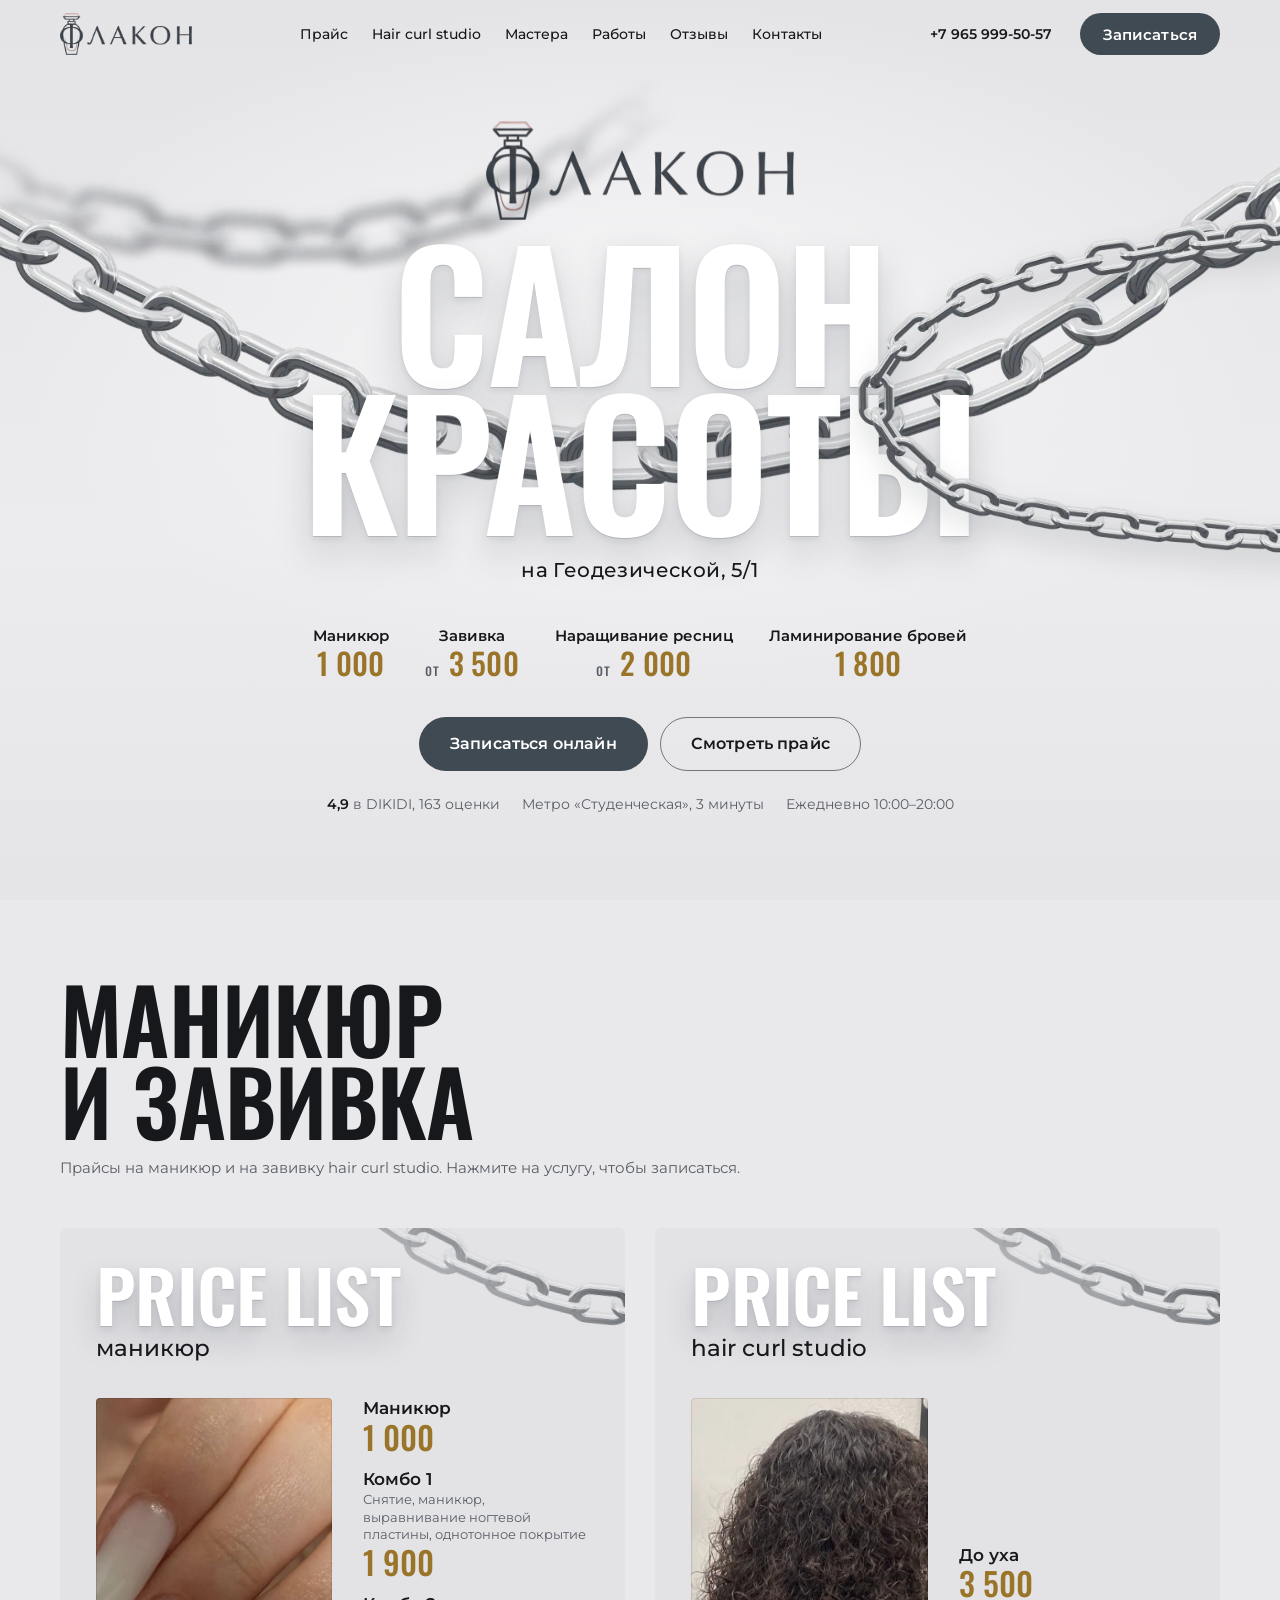
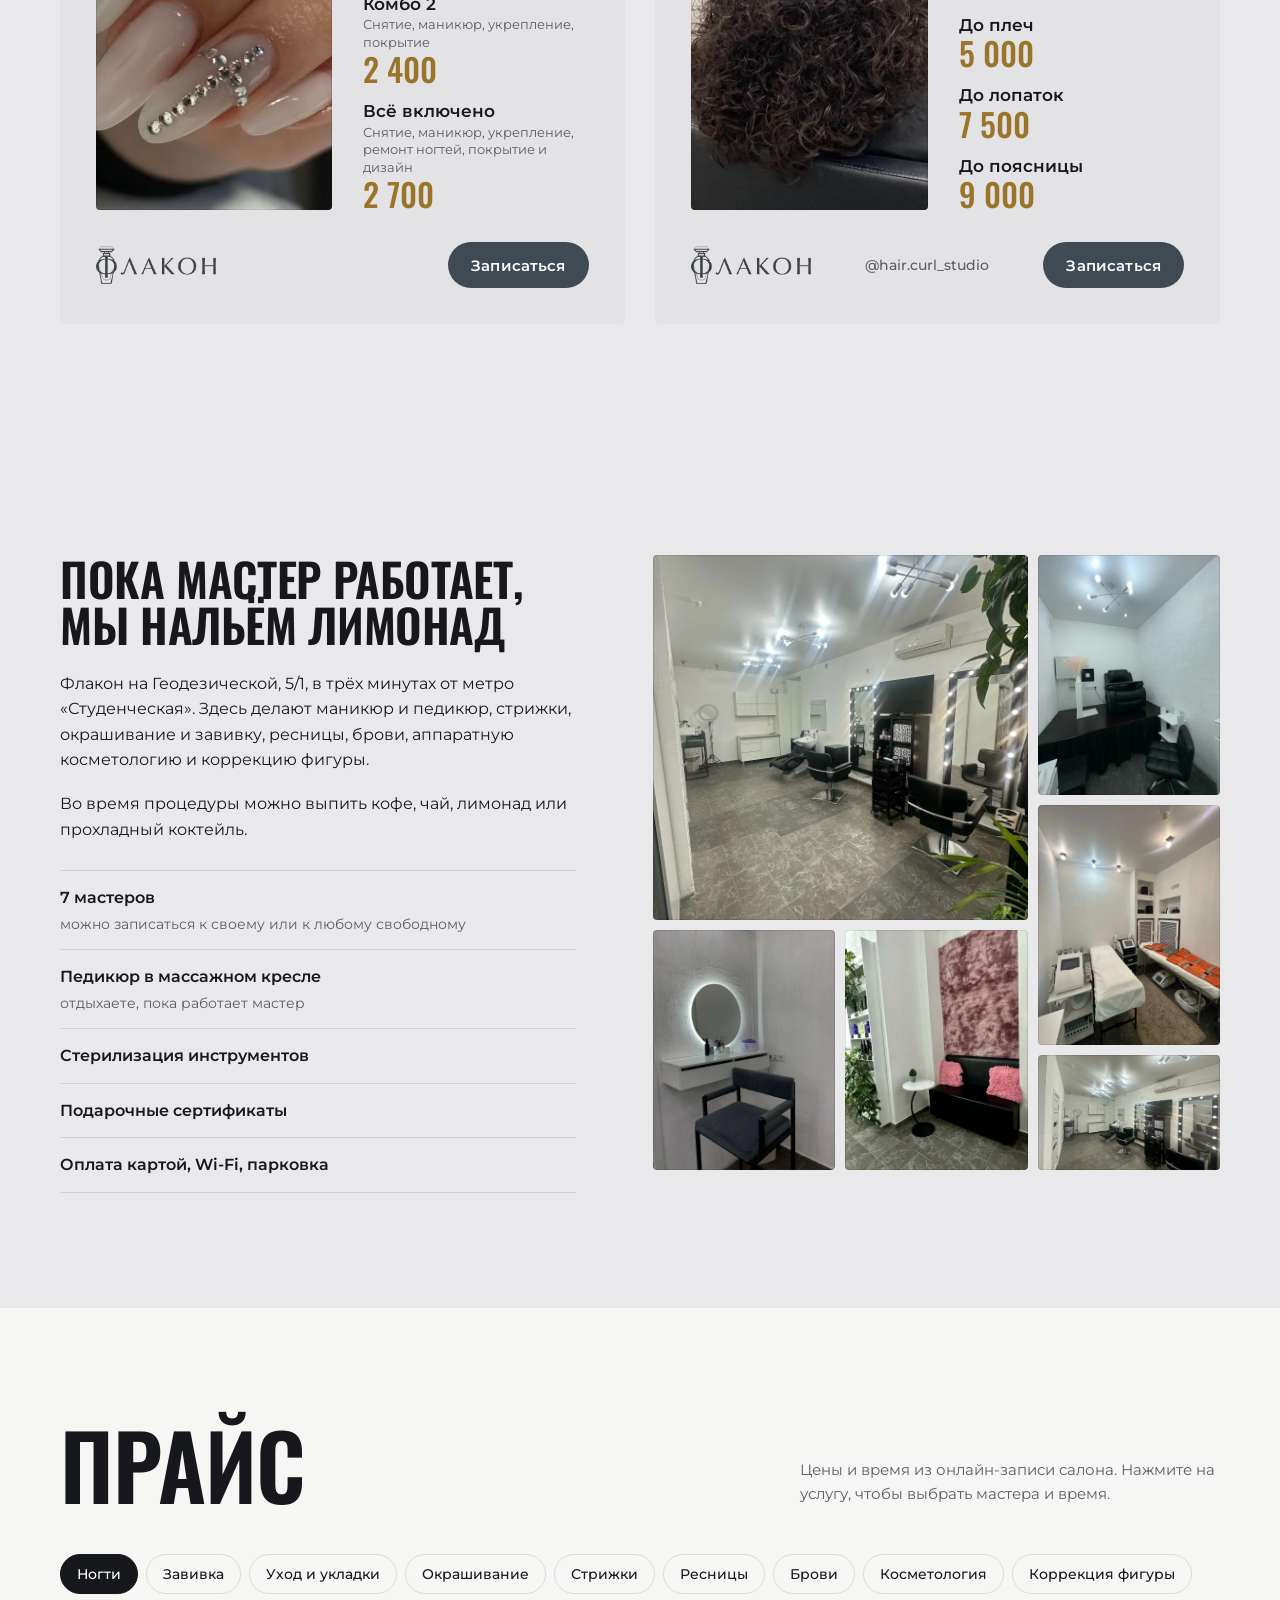
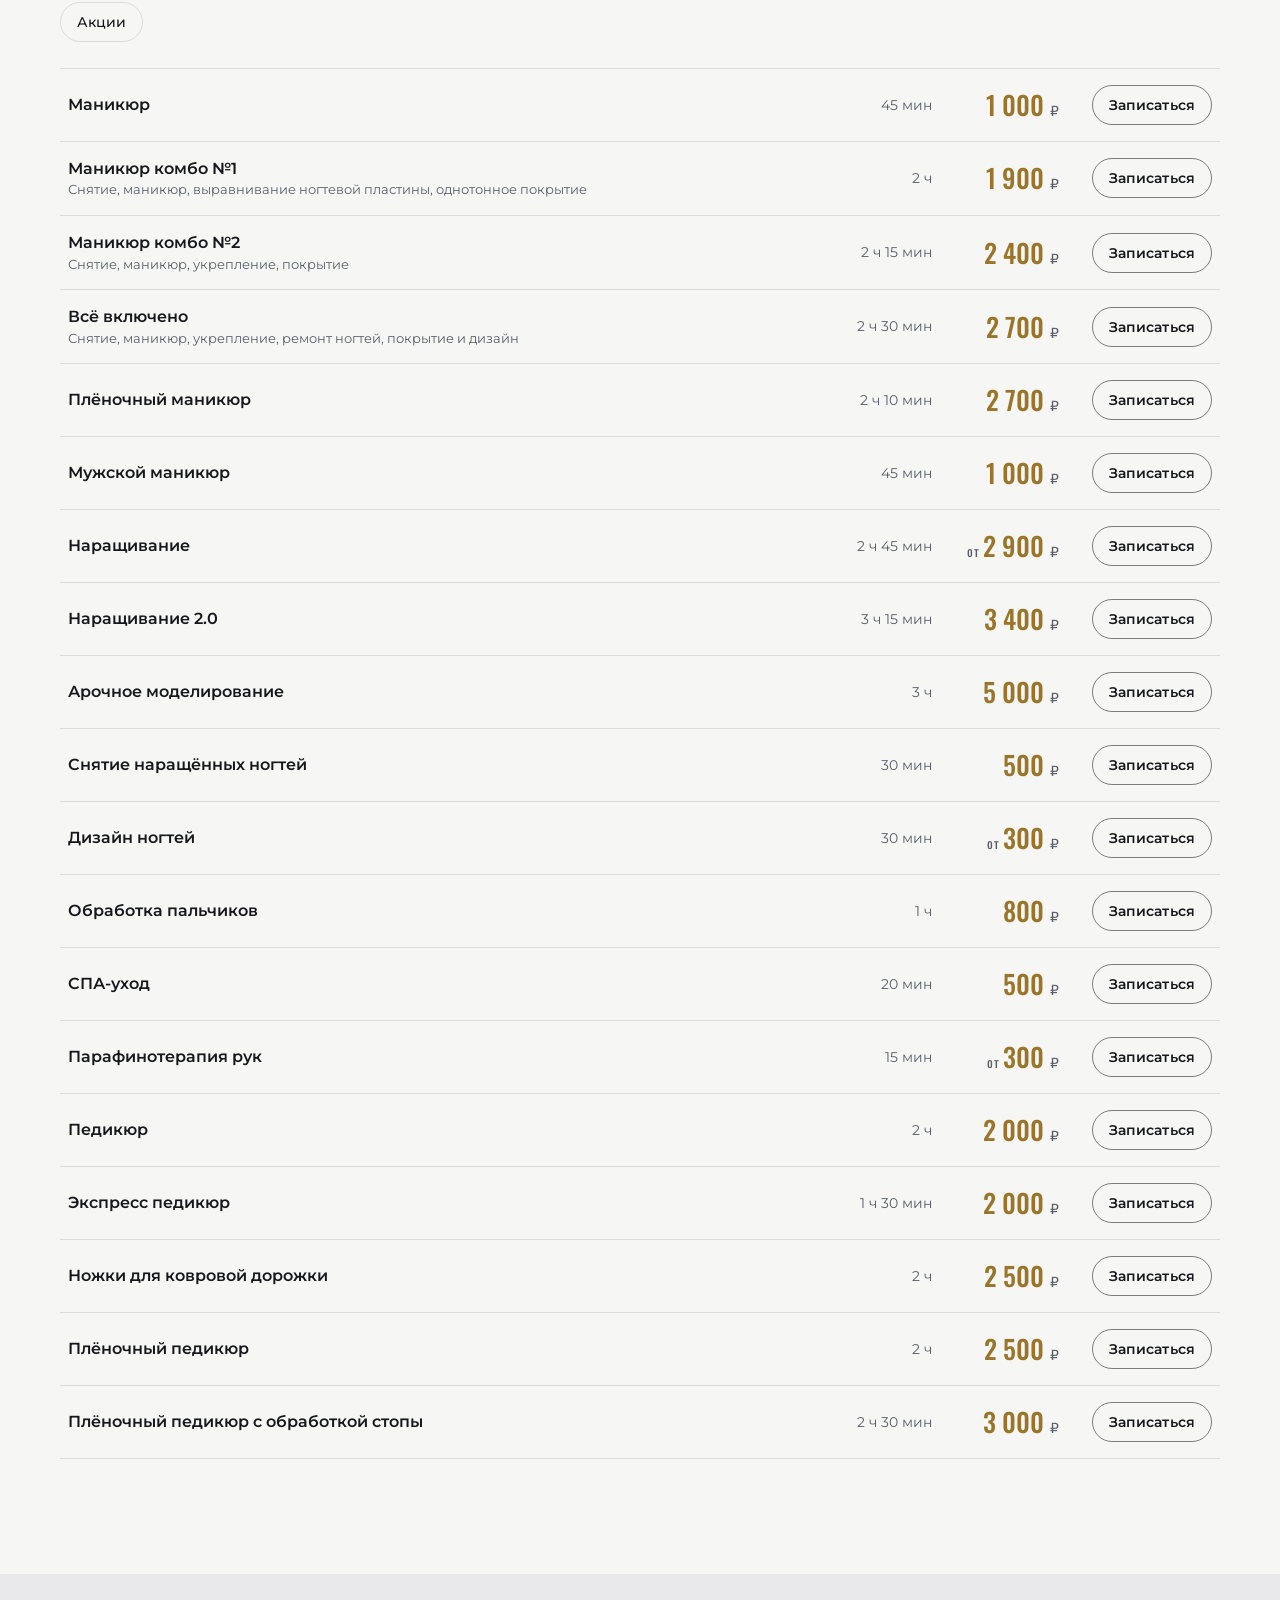
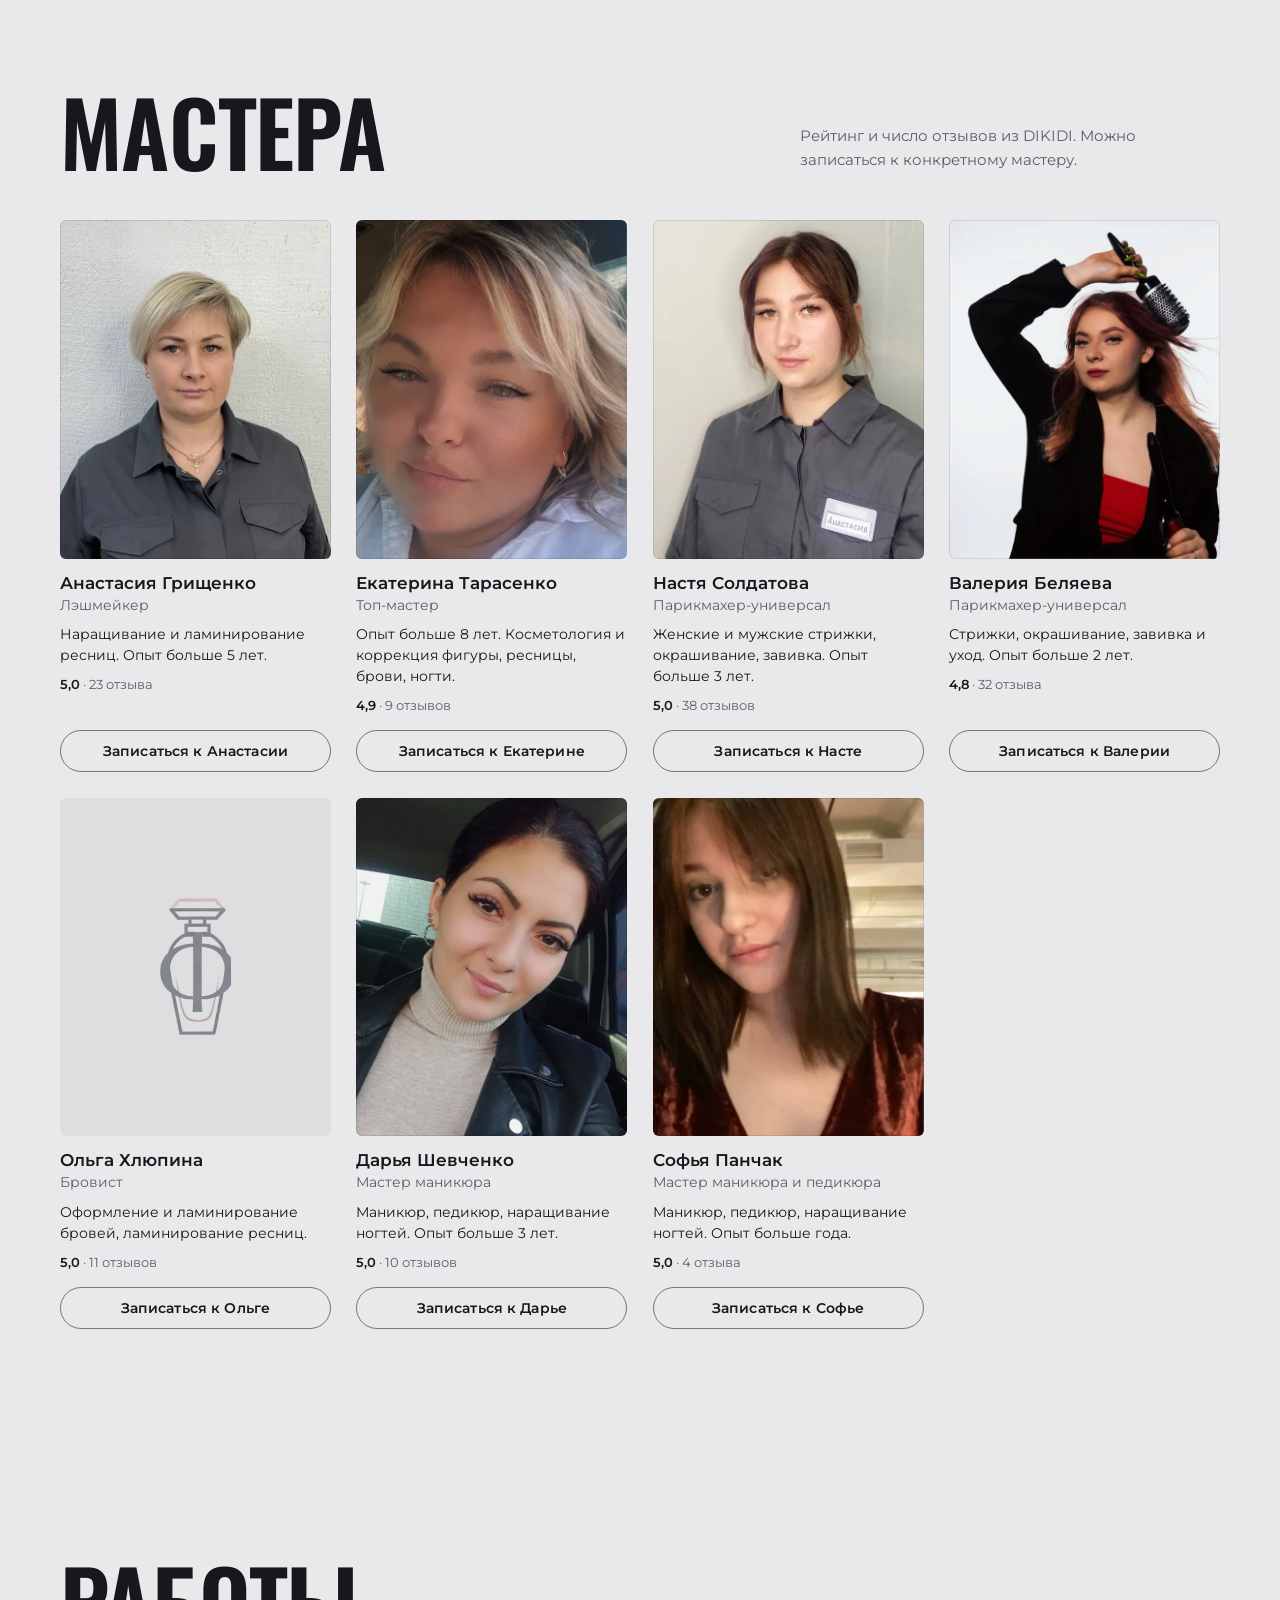
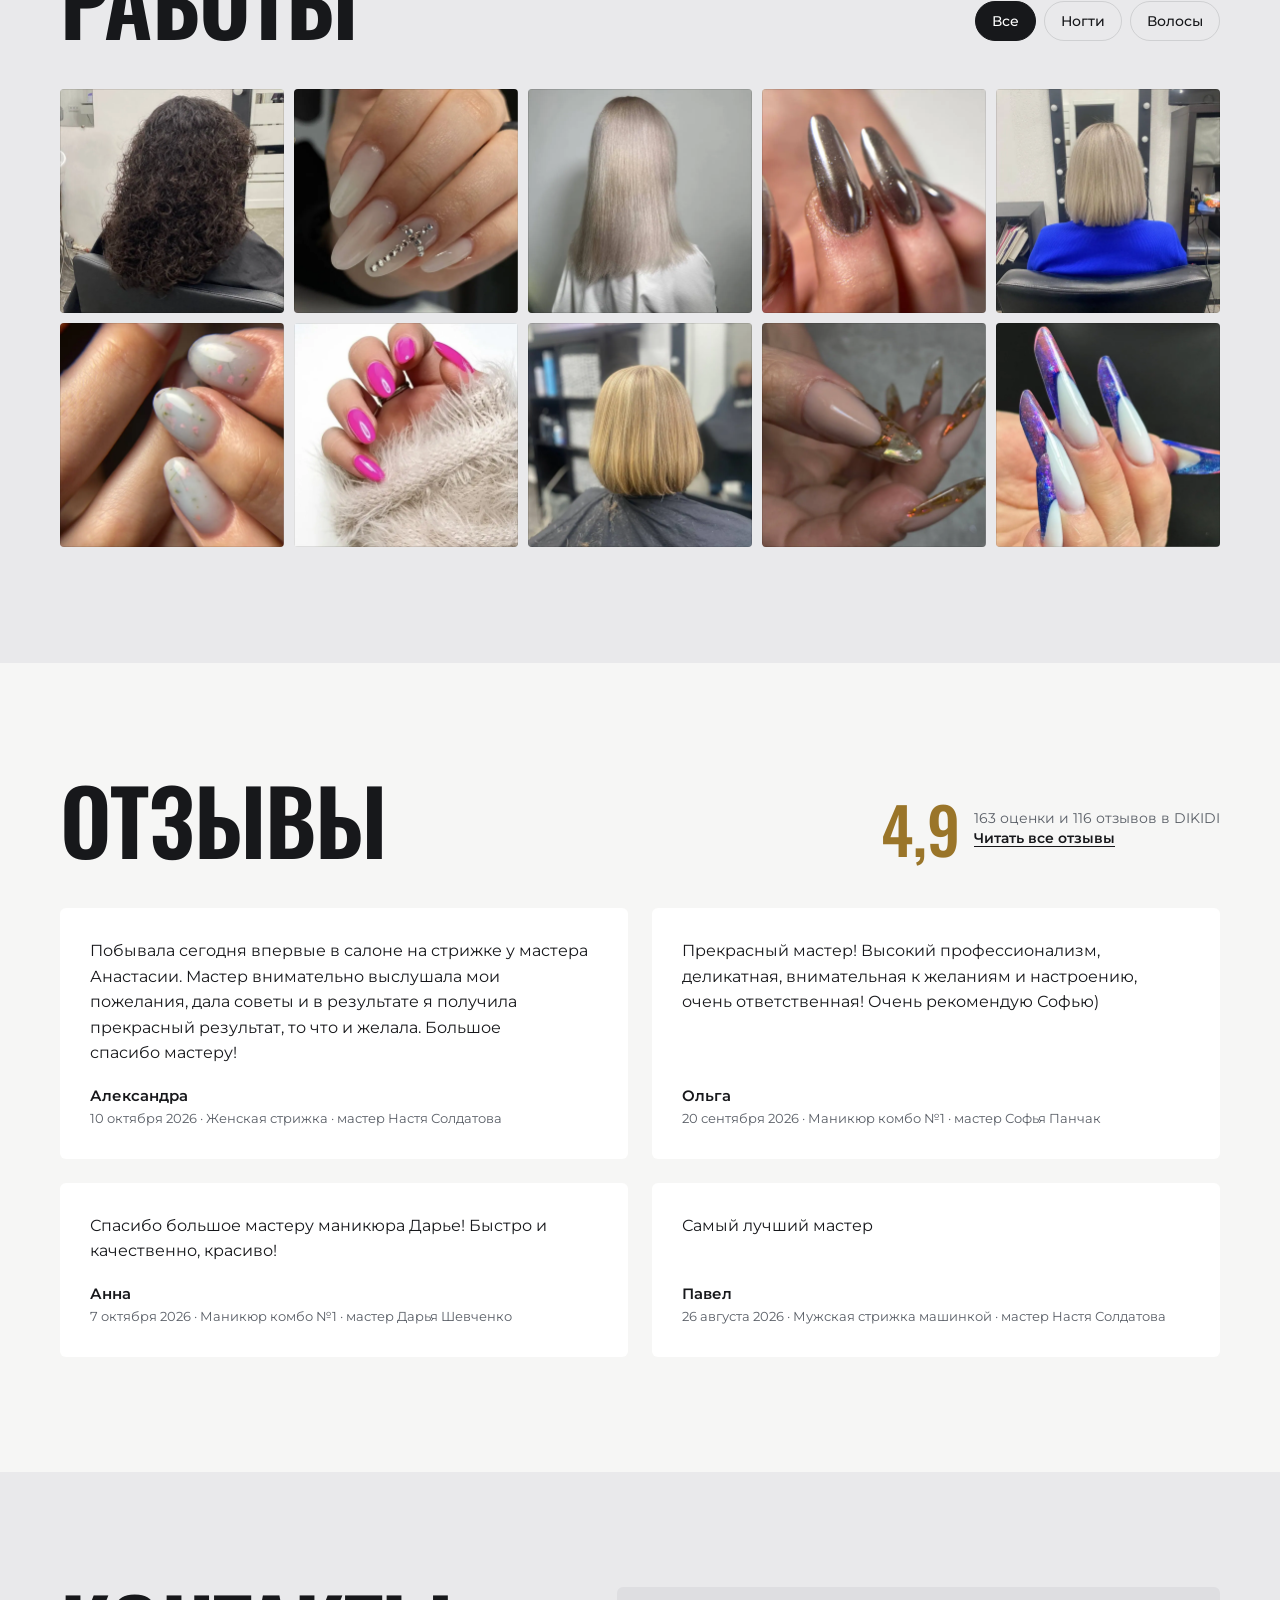
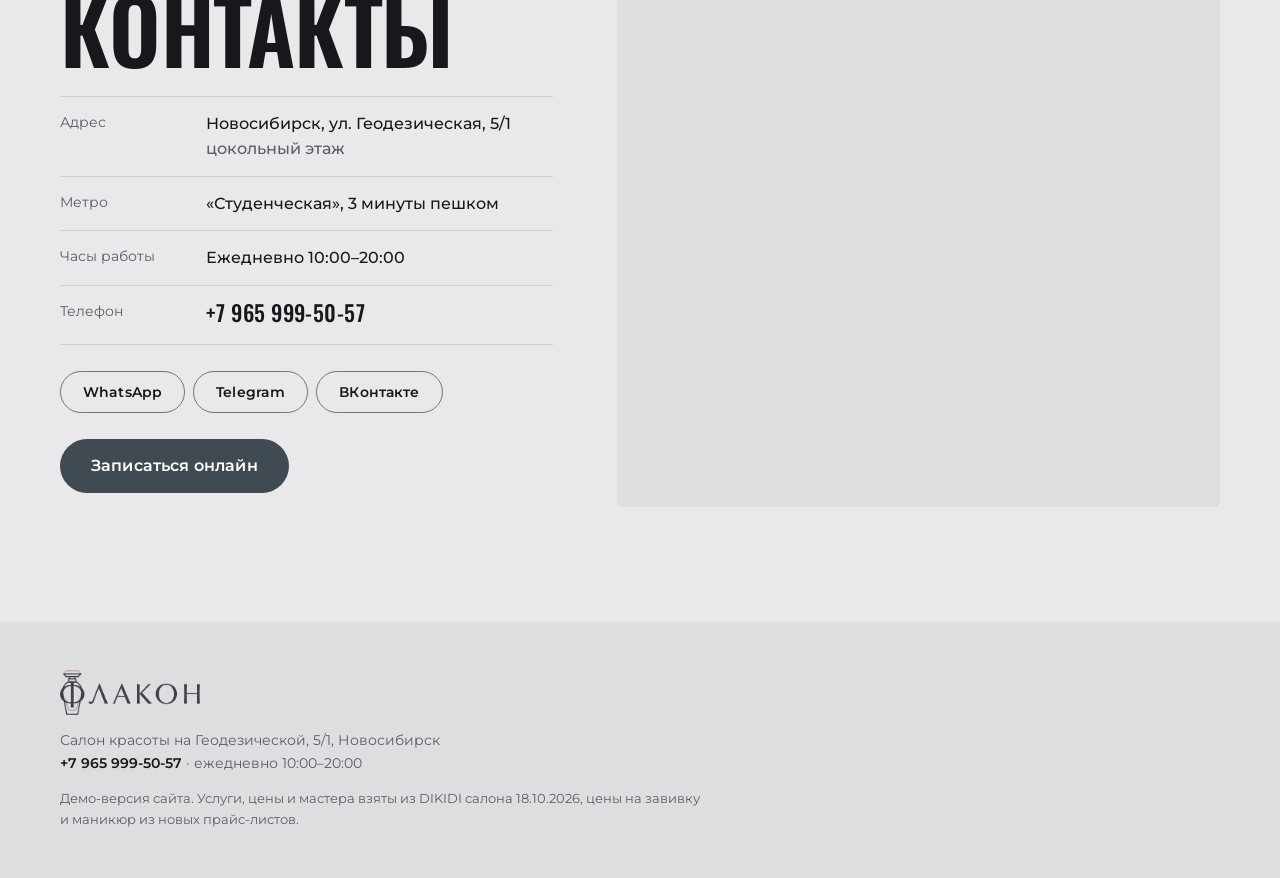
==== index.html @ 6db0a784 "Демо-сайт салона «Флакон» с онлайн-записью Прайс и мастера из DIKIDI, прайс-листы маникюра и hair cu" ====
<!doctype html>
<html lang="ru">
<head>
<meta charset="utf-8">
<meta name="viewport" content="width=device-width, initial-scale=1, viewport-fit=cover">
<title>Флакон · салон красоты на Геодезической, Новосибирск</title>
<meta name="description" content="Маникюр и педикюр, завивка, стрижки и окрашивание, ресницы, брови, косметология. Геодезическая, 5/1, метро «Студенческая». Онлайн-запись к мастеру.">
<!-- Демо-версия: убрать noindex перед запуском на домене -->
<meta name="robots" content="noindex, nofollow">
<meta name="theme-color" content="#E9E9EB">
<meta property="og:type" content="website">
<meta property="og:title" content="Флакон · салон красоты на Геодезической">
<meta property="og:description" content="Маникюр, завивка, стрижки и окрашивание, ресницы и брови. Онлайн-запись к мастеру.">
<meta property="og:image" content="assets/img/og.jpg">
<link rel="icon" href="assets/img/favicon.png" type="image/png">
<link rel="apple-touch-icon" href="assets/img/apple-touch-icon.png">
<link rel="preload" href="assets/fonts/oswald-cyrillic.woff2" as="font" type="font/woff2" crossorigin>
<link rel="preload" href="assets/fonts/montserrat-cyrillic.woff2" as="font" type="font/woff2" crossorigin>
<link rel="stylesheet" href="assets/css/style.css">
</head>
<body>
<a class="skip" href="#main">Перейти к содержанию</a>

<header class="top" data-top>
  <div class="top__in">
    <a class="top__logo" href="#main" aria-label="Флакон, наверх"><img src="assets/img/logo.webp" alt="" width="727" height="234"></a>
    <nav class="top__nav" aria-label="Разделы сайта">
      <a href="#price">Прайс</a>
      <a href="#curl">Hair curl studio</a>
      <a href="#masters">Мастера</a>
      <a href="#works">Работы</a>
      <a href="#reviews">Отзывы</a>
      <a href="#contacts">Контакты</a>
    </nav>
    <a class="top__phone" href="tel:+79659995057">+7 965 999-50-57</a>
    <button class="btn btn--dark top__book" type="button" data-book>Записаться</button>
    <button class="top__burger" type="button" aria-expanded="false" aria-controls="menu" data-burger>
      <span class="sr-only">Меню</span><i></i><i></i>
    </button>
  </div>
  <nav class="menu" id="menu" aria-label="Меню" data-menu hidden>
    <a href="#price">Прайс</a>
    <a href="#curl">Hair curl studio</a>
    <a href="#masters">Мастера</a>
    <a href="#works">Работы</a>
    <a href="#reviews">Отзывы</a>
    <a href="#contacts">Контакты</a>
    <a class="menu__phone" href="tel:+79659995057">+7 965 999-50-57</a>
  </nav>
</header>

<main id="main">

  <!-- Первый экран: слово в цепях, как на прайс-листах салона -->
  <section class="hero" aria-labelledby="hero-title">
    <img class="hero__haze" src="assets/img/chain-drape-blur.webp" alt="" width="900" height="900">
    <div class="hero__in">
      <h1 class="hero__title" id="hero-title">
        <img class="hero__logo" src="assets/img/logo.webp" alt="Флакон" width="727" height="234">
        <span class="hero__stage">
          <img class="hero__chain hero__chain--back" src="assets/img/chain-back.webp" alt="" width="2400" height="900">
          <span class="hero__big">Салон <span class="hero__br"></span>красоты</span>
          <img class="hero__chain hero__chain--front" src="assets/img/chain-front.webp" alt="" width="1800" height="1100">
        </span>
        <span class="hero__where">на Геодезической, 5/1</span>
      </h1>

      <ul class="hero__prices" aria-label="Цены">
        <li><span>Маникюр</span><b>1 000</b></li>
        <li><span>Завивка</span><b><small>от</small> 3 500</b></li>
        <li><span>Наращивание ресниц</span><b><small>от</small> 2 000</b></li>
        <li><span>Ламинирование бровей</span><b>1 800</b></li>
      </ul>

      <div class="hero__cta">
        <button class="btn btn--dark btn--lg" type="button" data-book>Записаться онлайн</button>
        <a class="btn btn--line btn--lg" href="#price">Смотреть прайс</a>
      </div>

      <p class="hero__meta">
        <span><b>4,9</b> в DIKIDI, 163 оценки</span>
        <span>Метро «Студенческая», 3 минуты</span>
        <span>Ежедневно 10:00–20:00</span>
      </p>
    </div>
  </section>

  <!-- Фирменные прайс-листы: те же, что салон публикует в соцсетях -->
  <section class="sec sec--posters" id="curl" aria-labelledby="posters-title">
    <div class="wrap">
      <div class="sec__head">
        <h2 class="h2" id="posters-title">Маникюр и завивка</h2>
        <p class="sec__lead">Прайсы на маникюр и на завивку hair curl studio. Нажмите на услугу, чтобы записаться.</p>
      </div>
      <div class="posters" data-posters></div>
    </div>
  </section>

  <section class="sec sec--about" id="about" aria-labelledby="about-title">
    <div class="wrap about">
      <div class="about__text">
        <h2 class="h2" id="about-title">Пока мастер работает, мы&nbsp;нальём лимонад</h2>
        <p>Флакон на Геодезической, 5/1, в трёх минутах от метро «Студенческая». Здесь делают маникюр и педикюр, стрижки, окрашивание и завивку, ресницы, брови, аппаратную косметологию и коррекцию фигуры.</p>
        <p>Во время процедуры можно выпить кофе, чай, лимонад или прохладный коктейль.</p>
        <ul class="facts">
          <li><b>7 мастеров</b><span>можно записаться к своему или к любому свободному</span></li>
          <li><b>Педикюр в массажном кресле</b><span>отдыхаете, пока работает мастер</span></li>
          <li><b>Стерилизация инструментов</b></li>
          <li><b>Подарочные сертификаты</b></li>
          <li><b>Оплата картой, Wi-Fi, парковка</b></li>
        </ul>
      </div>
      <div class="about__gallery" data-interior aria-label="Фото салона"></div>
    </div>
  </section>

  <section class="sec sec--price" id="price" aria-labelledby="price-title">
    <div class="wrap">
      <div class="sec__head sec__head--row">
        <h2 class="h2" id="price-title">Прайс</h2>
        <p class="sec__lead">Цены и время из онлайн-записи салона. Нажмите на услугу, чтобы выбрать мастера и время.</p>
      </div>
      <div class="chips" role="group" aria-label="Разделы прайса" data-price-tabs></div>
      <ul class="price" data-price-list></ul>
    </div>
  </section>

  <section class="sec sec--masters" id="masters" aria-labelledby="masters-title">
    <div class="wrap">
      <div class="sec__head sec__head--row">
        <h2 class="h2" id="masters-title">Мастера</h2>
        <p class="sec__lead">Рейтинг и число отзывов из DIKIDI. Можно записаться к конкретному мастеру.</p>
      </div>
      <div class="masters" data-masters></div>
    </div>
  </section>

  <section class="sec sec--works" id="works" aria-labelledby="works-title">
    <div class="wrap">
      <div class="sec__head sec__head--row">
        <h2 class="h2" id="works-title">Работы</h2>
        <div class="chips" role="group" aria-label="Фильтр работ" data-works-tabs>
          <button class="chip" type="button" aria-pressed="true" data-filter="all">Все</button>
          <button class="chip" type="button" aria-pressed="false" data-filter="nails">Ногти</button>
          <button class="chip" type="button" aria-pressed="false" data-filter="hair">Волосы</button>
        </div>
      </div>
      <ul class="works" data-works></ul>
    </div>
  </section>

  <section class="sec sec--reviews" id="reviews" aria-labelledby="reviews-title">
    <div class="wrap">
      <div class="sec__head sec__head--row">
        <h2 class="h2" id="reviews-title">Отзывы</h2>
        <div class="score">
          <b class="score__num">4,9</b>
          <span class="score__txt">163 оценки и 116 отзывов в DIKIDI<br><a href="https://dikidi.net/ru/profile/flakon_na_geodezicheskoj_361731/reviews" target="_blank" rel="noopener">Читать все отзывы</a></span>
        </div>
      </div>
      <ul class="reviews" data-reviews></ul>
    </div>
  </section>

  <section class="sec sec--contacts" id="contacts" aria-labelledby="contacts-title">
    <div class="wrap contacts">
      <div class="contacts__info">
        <h2 class="h2" id="contacts-title">Контакты</h2>
        <dl class="contacts__list">
          <div><dt>Адрес</dt><dd>Новосибирск, ул. Геодезическая, 5/1<br><span class="muted">цокольный этаж</span></dd></div>
          <div><dt>Метро</dt><dd>«Студенческая», 3 минуты пешком</dd></div>
          <div><dt>Часы работы</dt><dd>Ежедневно 10:00–20:00</dd></div>
          <div><dt>Телефон</dt><dd><a class="contacts__phone" href="tel:+79659995057">+7 965 999-50-57</a></dd></div>
        </dl>
        <div class="contacts__msg">
          <a class="btn btn--line" href="https://wa.me/79659995057" target="_blank" rel="noopener">WhatsApp</a>
          <a class="btn btn--line" href="https://t.me/+79659995057" target="_blank" rel="noopener">Telegram</a>
          <a class="btn btn--line" href="https://vk.com/flacon51" target="_blank" rel="noopener">ВКонтакте</a>
        </div>
        <button class="btn btn--dark btn--lg" type="button" data-book>Записаться онлайн</button>
      </div>
      <div class="contacts__map">
        <iframe title="Флакон на карте" loading="lazy" src="https://yandex.ru/map-widget/v1/?ll=82.905207%2C54.990501&amp;z=16&amp;pt=82.905207%2C54.990501%2Cpm2dgm" allowfullscreen></iframe>
      </div>
    </div>
  </section>
</main>

<footer class="foot">
  <div class="wrap foot__in">
    <img class="foot__logo" src="assets/img/logo.webp" alt="Флакон" width="727" height="234" loading="lazy">
    <p>Салон красоты на Геодезической, 5/1, Новосибирск<br><a href="tel:+79659995057">+7 965 999-50-57</a> · ежедневно 10:00–20:00</p>
    <p class="foot__demo">Демо-версия сайта. Услуги, цены и мастера взяты из DIKIDI салона 18.10.2026, цены на завивку и маникюр из новых прайс-листов.</p>
  </div>
</footer>

<!-- Кнопка записи внизу экрана на телефоне -->
<div class="dock" data-dock>
  <a class="btn btn--line" href="tel:+79659995057">Позвонить</a>
  <button class="btn btn--dark" type="button" data-book>Записаться</button>
</div>

<!-- Онлайн-запись -->
<dialog class="book" data-book-dialog aria-labelledby="book-title">
  <div class="book__panel" tabindex="-1" autofocus>
    <div class="book__bar">
      <button class="icon-btn" type="button" data-book-back aria-label="Назад">
        <svg viewBox="0 0 24 24" width="22" height="22" aria-hidden="true"><path d="M15 5l-7 7 7 7" fill="none" stroke="currentColor" stroke-width="1.8" stroke-linecap="round" stroke-linejoin="round"/></svg>
      </button>
      <div class="book__titles">
        <p class="book__step" data-book-step></p>
        <h2 class="book__title" id="book-title" data-book-title tabindex="-1">Запись</h2>
      </div>
      <button class="icon-btn" type="button" data-book-close aria-label="Закрыть">
        <svg viewBox="0 0 24 24" width="22" height="22" aria-hidden="true"><path d="M6 6l12 12M18 6L6 18" fill="none" stroke="currentColor" stroke-width="1.8" stroke-linecap="round"/></svg>
      </button>
    </div>
    <div class="book__summary" data-book-summary></div>
    <div class="book__body" data-book-body></div>
  </div>
</dialog>

<!-- Просмотр работы -->
<dialog class="lightbox" data-lightbox aria-label="Работа мастера">
  <figure class="lightbox__fig" tabindex="-1" autofocus>
    <img data-lightbox-img alt="">
    <figcaption>
      <span data-lightbox-cap></span>
      <button class="btn btn--dark" type="button" data-lightbox-book>Хочу так же</button>
    </figcaption>
  </figure>
  <button class="icon-btn lightbox__close" type="button" data-lightbox-close aria-label="Закрыть">
    <svg viewBox="0 0 24 24" width="22" height="22" aria-hidden="true"><path d="M6 6l12 12M18 6L6 18" fill="none" stroke="currentColor" stroke-width="1.8" stroke-linecap="round"/></svg>
  </button>
</dialog>

<script src="assets/js/data.js"></script>
<script src="assets/js/app.js"></script>
</body>
</html>
---- assets/css/style.css ----
/* Флакон: сайт салона. Цвета и шрифты из бренд-бука (прайс-листы с хромовыми цепями). */

@font-face{font-family:'Oswald';font-style:normal;font-weight:300 700;font-display:swap;src:url("../fonts/oswald-cyrillic.woff2") format("woff2");unicode-range:U+0301,U+0400-045F,U+0490-0491,U+04B0-04B1,U+2116}
@font-face{font-family:'Oswald';font-style:normal;font-weight:300 700;font-display:swap;src:url("../fonts/oswald-latin.woff2") format("woff2");unicode-range:U+0000-00FF,U+2009,U+2011,U+2013-2014,U+2018-2019,U+201C-201D,U+2026,U+202F,U+20BD,U+2190,U+2192,U+2605,U+2713}
@font-face{font-family:'Montserrat';font-style:normal;font-weight:400 600;font-display:swap;src:url("../fonts/montserrat-cyrillic.woff2") format("woff2");unicode-range:U+0301,U+0400-045F,U+0490-0491,U+04B0-04B1,U+2116}
@font-face{font-family:'Montserrat';font-style:normal;font-weight:400 600;font-display:swap;src:url("../fonts/montserrat-latin.woff2") format("woff2");unicode-range:U+0000-00FF,U+2009,U+2011,U+2013-2014,U+2018-2019,U+201C-201D,U+2026,U+202F,U+20BD,U+2190,U+2192,U+2605,U+2713}

:root {
  color-scheme: light;
  /* серебристый фон прайс-листов */
  --mist: #E9E9EB;
  --mist-2: #DEDEE1;
  --paper: #F6F6F5;
  --white: #FFFFFF;
  --ink: #17181B;
  /* цвет логотипа */
  --slate: #404A52;
  --slate-2: #2E363D;
  --muted: #595E66;
  --line: rgba(23, 24, 27, .12);
  /* золото цен; светлое только для крупных цифр на фото */
  --gold: #9A7529;
  --gold-hi: #B8913A;

  --display: 'Oswald', 'Arial Narrow', 'Roboto Condensed', sans-serif;
  --text: 'Montserrat', system-ui, -apple-system, 'Segoe UI', sans-serif;

  --wrap: 1240px;
  --pad: clamp(16px, 4vw, 40px);
  --r: 6px;
  --ease-out: cubic-bezier(.23, 1, .32, 1);
  --ease-sheet: cubic-bezier(.32, .72, 0, 1);
  --top-h: 68px;
}

*, *::before, *::after { box-sizing: border-box; }
html { -webkit-text-size-adjust: 100%; scroll-padding-top: calc(var(--top-h) + 12px); }
@media (prefers-reduced-motion: no-preference) { html { scroll-behavior: smooth; } }
body {
  margin: 0;
  background: var(--mist);
  color: var(--ink);
  font: 400 16px/1.6 var(--text);
  -webkit-font-smoothing: antialiased;
  -moz-osx-font-smoothing: grayscale;
  text-rendering: optimizeLegibility;
}
img { display: block; max-width: 100%; height: auto; }
a { color: inherit; }
button { font: inherit; color: inherit; }
ul, ol { margin: 0; padding: 0; list-style: none; }
h1, h2, h3, p, dl, dd, figure { margin: 0; }
:focus-visible { outline: 2px solid var(--slate); outline-offset: 3px; border-radius: 2px; }
.sr-only { position: absolute; width: 1px; height: 1px; margin: -1px; overflow: hidden; clip: rect(0 0 0 0); white-space: nowrap; }
.muted { color: var(--muted); }
.wrap { width: 100%; max-width: var(--wrap); margin-inline: auto; padding-inline: var(--pad); }

.skip { position: absolute; left: 12px; top: -60px; z-index: 100; padding: 10px 16px; background: var(--ink); color: #fff; border-radius: var(--r); }
.skip:focus { top: 12px; }

/* ---------- кнопки ---------- */
.btn {
  display: inline-flex; align-items: center; justify-content: center; gap: 8px;
  min-height: 46px; padding: 0 22px;
  border: 1.5px solid transparent; border-radius: 999px;
  font: 600 15px/1 var(--text); letter-spacing: .01em; text-decoration: none; white-space: nowrap;
  cursor: pointer;
  transition: background-color .2s var(--ease-out), border-color .2s var(--ease-out), color .2s var(--ease-out), transform .16s var(--ease-out);
}
.btn:active { transform: scale(.96); }
.btn--dark { background: var(--slate); color: #fff; }
.btn--line { border-color: rgba(23, 24, 27, .55); background: transparent; color: var(--ink); }
.btn--lg { min-height: 54px; padding: 0 30px; font-size: 16px; }
.btn[disabled] { opacity: .45; cursor: not-allowed; transform: none; }
@media (hover: hover) and (pointer: fine) {
  .btn--dark:hover { background: var(--slate-2); }
  .btn--line:hover { border-color: var(--ink); background: rgba(255, 255, 255, .55); }
}

.icon-btn {
  display: inline-grid; place-items: center; width: 44px; height: 44px; flex: none;
  border: 0; border-radius: 999px; background: transparent; cursor: pointer;
  transition: background-color .2s var(--ease-out), transform .16s var(--ease-out);
}
.icon-btn:active { transform: scale(.96); }
@media (hover: hover) and (pointer: fine) { .icon-btn:hover { background: rgba(23, 24, 27, .07); } }

.chips { display: flex; flex-wrap: wrap; gap: 8px; }
.chip {
  min-height: 40px; padding: 0 16px; border: 1.5px solid var(--line); border-radius: 999px;
  background: transparent; font: 500 14px/1 var(--text); cursor: pointer;
  transition: background-color .2s var(--ease-out), border-color .2s var(--ease-out), color .2s var(--ease-out);
}
.chip[aria-pressed="true"] { background: var(--ink); border-color: var(--ink); color: #fff; }
@media (hover: hover) and (pointer: fine) { .chip[aria-pressed="false"]:hover { border-color: rgba(23, 24, 27, .45); } }

/* ---------- шапка ---------- */
.top {
  position: fixed; inset: 0 0 auto; z-index: 40;
  transition: background-color .3s var(--ease-out), box-shadow .3s var(--ease-out);
}
.top.is-solid { background: rgba(233, 233, 235, .96); box-shadow: 0 1px 0 var(--line); }
.top__in {
  display: flex; align-items: center; gap: 28px;
  max-width: var(--wrap); height: var(--top-h); margin-inline: auto; padding-inline: var(--pad);
}
.top__logo { flex: none; display: block; width: 132px; opacity: 0; pointer-events: none; transition: opacity .3s var(--ease-out); }
.top.is-solid .top__logo { opacity: 1; pointer-events: auto; }
.top__nav { display: flex; gap: 24px; margin-inline: auto; }
.top__nav a, .top__phone { font: 500 14px/1 var(--text); text-decoration: none; }
.top__nav a { position: relative; padding: 8px 0; }
.top__nav a::after {
  content: ''; position: absolute; left: 0; right: 0; bottom: 2px; height: 1.5px; background: currentColor;
  transform: scaleX(0); transform-origin: left; transition: transform .25s var(--ease-out);
}
@media (hover: hover) and (pointer: fine) { .top__nav a:hover::after { transform: scaleX(1); } }
.top__phone { font-weight: 600; white-space: nowrap; }
.top__book { min-height: 42px; }
.top__burger { display: none; }

.menu {
  display: grid; gap: 4px; padding: 8px var(--pad) 20px;
  background: var(--mist); box-shadow: 0 1px 0 var(--line);
}
.menu[hidden] { display: none; }
.menu a { padding: 12px 0; font: 500 20px/1.2 var(--text); text-decoration: none; border-bottom: 1px solid var(--line); }
.menu .menu__phone { border: 0; font-weight: 600; }

@media (max-width: 1100px) {
  .top__nav { gap: 18px; }
  .top__phone { display: none; }
}
@media (max-width: 900px) {
  :root { --top-h: 60px; }
  .top__nav, .top__book { display: none; }
  .top__in { justify-content: space-between; }
  .top__logo { width: 116px; }
  .top__burger {
    display: grid; align-content: center; justify-items: center; gap: 6px;
    width: 44px; height: 44px; margin-left: auto; border: 0; background: transparent; cursor: pointer;
  }
  .top__burger i { display: block; width: 22px; height: 1.8px; background: var(--ink); border-radius: 2px; transition: transform .25s var(--ease-out); }
  .top__burger[aria-expanded="true"] i:first-of-type { transform: translateY(3.9px) rotate(45deg); }
  .top__burger[aria-expanded="true"] i:last-of-type { transform: translateY(-3.9px) rotate(-45deg); }
  .top.is-open { background: var(--mist); }
  .top.is-open .top__logo { opacity: 1; }
}

/* ---------- первый экран ---------- */
.hero {
  position: relative; overflow: hidden; isolation: isolate;
  min-height: min(100svh, 920px);
  display: grid; align-items: center;
  padding: calc(var(--top-h) + 24px) 0 56px;
  /* студийный фон как на фотосессии бренда: светлее в центре */
  background:
    radial-gradient(70% 55% at 50% 38%, #F6F6F7 0%, rgba(246, 246, 247, 0) 70%), /* deslop-ignore 06: студийный фон с прайс-листов бренда */
    linear-gradient(180deg, #E4E4E7 0%, #ECECEE 60%, #E5E5E8 100%); /* deslop-ignore 06 */
}
.hero__haze {
  position: absolute; z-index: -1; top: -14%; left: -8%; width: min(64vw, 820px);
  opacity: .55; pointer-events: none; transform: rotate(-8deg);
  /* края картинки растворяются, чтобы не было видно обреза */
  -webkit-mask-image: radial-gradient(closest-side, #000 45%, transparent 100%); mask-image: radial-gradient(closest-side, #000 45%, transparent 100%); /* deslop-ignore 06: маска краёв, не фон */
}
.hero__in { width: 100%; max-width: var(--wrap); margin-inline: auto; padding-inline: var(--pad); text-align: center; }
.hero__title { display: grid; justify-items: center; font-weight: 400; }
.hero__logo { width: clamp(180px, 24vw, 330px); margin-bottom: clamp(4px, 1.2vw, 14px); }
/* Все размеры цепей завязаны на кегль слова (--F), чтобы цепь ложилась на буквы одинаково на любой ширине.
   Слой со словом растянут на всю ширину окна: концы цепей всегда уходят за край экрана. */
.hero { --F: clamp(80px, 13.6vw, 210px); }
.hero__stage { position: relative; display: block; width: 100vw; margin-inline: calc(50% - 50vw); }
.hero__big {
  position: relative; z-index: 2; display: block;
  font: 600 var(--F)/.86 var(--display);
  letter-spacing: -.012em; text-transform: uppercase;
  color: #FFFFFF;
  /* белые буквы с мягкой тенью, как PRICE LIST на прайсах */
  text-shadow:
    0 1px 0 rgba(160, 162, 168, .55),
    0 3px 6px rgba(52, 56, 64, .10),
    0 18px 38px rgba(52, 56, 64, .20);
}
.hero__br { display: block; }
.hero__chain { position: absolute; pointer-events: none; max-width: none; height: auto; }
/* задняя цепь провисает за словом, нижняя точка провиса на уровне низа букв */
.hero__chain--back { z-index: 1; width: calc(var(--F) * 9.2); left: 50%; translate: -50% 0; top: calc(var(--F) * -1.4); }
/* петля перед словом обхватывает правый край, концы уходят вправо */
.hero__chain--front {
  z-index: 3; width: auto; height: calc(var(--F) * 2.1);
  left: calc(50% + var(--F) * 1.25); top: calc(var(--F) * -.2);
  filter: drop-shadow(0 14px 14px rgba(40, 44, 52, .16));
}
.hero__where { display: block; margin-top: clamp(14px, 2vw, 24px); font: 500 clamp(16px, 1.6vw, 20px)/1.3 var(--text); letter-spacing: .02em; }

.hero__prices {
  display: flex; flex-wrap: wrap; justify-content: center; gap: 10px 36px;
  margin: clamp(26px, 3.6vw, 44px) auto 0; max-width: 900px;
}
.hero__prices li { display: grid; justify-items: center; gap: 2px; }
.hero__prices span { font: 600 15px/1.2 var(--text); }
.hero__prices b { font: 500 30px/1.05 var(--display); color: var(--gold); letter-spacing: .01em; font-variant-numeric: tabular-nums; }
.hero__prices small { font-size: .55em; font-weight: 400; letter-spacing: .04em; margin-right: 2px; color: var(--muted); }
.hero__cta { display: flex; flex-wrap: wrap; justify-content: center; gap: 12px; margin-top: clamp(26px, 3.2vw, 38px); }
.hero__meta { display: flex; flex-wrap: wrap; justify-content: center; gap: 6px 22px; margin-top: 22px; font-size: 14px; color: var(--muted); }
.hero__meta b { color: var(--ink); font-weight: 600; }

/* появление при загрузке: цепи «опускаются», слово проявляется */
@media (prefers-reduced-motion: no-preference) {
  .hero__big, .hero__logo, .hero__where { animation: rise .7s var(--ease-out) both; }
  .hero__logo { animation-delay: .05s; }
  .hero__big { animation-delay: .12s; }
  .hero__where { animation-delay: .2s; }
  .hero__chain--back { animation: drop 1.1s var(--ease-out) .05s both; }
  .hero__chain--front { animation: drop-front 1.1s var(--ease-out) .25s both; }
  .hero__prices, .hero__cta, .hero__meta { animation: fade .6s var(--ease-out) .35s both; }
}
@keyframes rise { from { opacity: 0; transform: translateY(14px); } }
@keyframes fade { from { opacity: 0; } }
@keyframes drop { from { opacity: 0; transform: translateY(-34px); } }
@keyframes drop-front { from { opacity: 0; transform: translateX(40px); } }

@media (max-width: 720px) {
  .hero { min-height: auto; padding: calc(var(--top-h) + 18px) 0 40px; align-items: start; }
  .hero { --F: 23vw; }
  .hero__haze { width: 120vw; top: -6%; left: -30%; }
  .hero__prices { display: grid; grid-template-columns: 1fr 1fr; gap: 16px 12px; }
  .hero__prices span { font-size: 14px; }
  .hero__prices b { font-size: 26px; }
  .hero__cta .btn { flex: 1 1 100%; }
  .hero__meta { display: grid; gap: 4px; }
}

/* тонкая рамка у фото: края светлых снимков не сливаются с фоном */
.work img, .master__photo, .poster__photo, .about__gallery img, .bk-ava { outline: 1px solid rgba(0, 0, 0, .1); outline-offset: -1px; }

/* ---------- секции ---------- */
.sec { padding-block: clamp(64px, 9vw, 120px); }
.sec--posters { padding-top: clamp(40px, 6vw, 80px); }
.sec--price, .sec--reviews { background: var(--paper); }
.sec__head { display: grid; gap: 14px; margin-bottom: clamp(28px, 4vw, 48px); max-width: 760px; }
.sec__head--row { max-width: none; grid-template-columns: auto 1fr; align-items: end; column-gap: clamp(24px, 5vw, 72px); }
.sec__head--row .sec__lead { justify-self: end; max-width: 420px; }
.sec__head--row .chips, .sec__head--row .score { justify-self: end; }
.h2 {
  font: 600 clamp(44px, 7vw, 92px)/.92 var(--display);
  text-transform: uppercase; letter-spacing: -.008em;
  text-wrap: balance;
}
.sec__lead { color: var(--muted); font-size: 15px; text-wrap: pretty; }
@media (max-width: 720px) {
  .sec__head--row { grid-template-columns: 1fr; }
  .sec__head--row .sec__lead, .sec__head--row .chips, .sec__head--row .score { justify-self: start; }
}

/* ---------- фирменные прайсы ---------- */
.posters { display: grid; grid-template-columns: 1fr 1fr; gap: clamp(16px, 2.4vw, 32px); }
.poster {
  position: relative; overflow: hidden; isolation: isolate;
  display: grid; grid-template-rows: auto 1fr auto;
  padding: clamp(22px, 3vw, 36px);
  border-radius: var(--r);
  background: #E3E3E6;
}
/* цепь только в верхнем углу, к тексту прайса растворяется */
.poster__chain {
  position: absolute; z-index: -1; width: 96%; top: -25%; right: -34%; pointer-events: none; transform: rotate(8deg);
  -webkit-mask-image: linear-gradient(205deg, #000 38%, transparent 60%); mask-image: linear-gradient(205deg, #000 38%, transparent 60%);
}
.poster__head { position: relative; }
.poster__title {
  font: 600 clamp(42px, 5.6vw, 80px)/.85 var(--display); text-transform: uppercase; color: #fff; letter-spacing: -.01em;
  text-shadow: 0 1px 0 rgba(160, 162, 168, .55), 0 3px 6px rgba(52, 56, 64, .10), 0 16px 30px rgba(52, 56, 64, .22);
}
.poster__sub { display: block; margin-top: 10px; font: 500 clamp(18px, 1.8vw, 24px)/1.2 var(--text); color: var(--ink); text-transform: none; text-shadow: none; letter-spacing: normal; }
.poster__body { display: grid; grid-template-columns: 48% 1fr; gap: clamp(18px, 2.4vw, 32px); align-items: stretch; margin-top: clamp(22px, 3vw, 36px); }
.poster__photo { width: 100%; height: 100%; min-height: 320px; object-fit: cover; border-radius: 4px; }
.poster__list { display: grid; align-content: end; gap: 16px; }
.poster__item {
  display: grid; gap: 2px; width: 100%; padding: 0; border: 0; background: none; text-align: left; cursor: pointer;
}
.poster__name { font: 600 17px/1.2 var(--text); }
.poster__note { font: 400 13px/1.35 var(--text); color: var(--muted); }
.poster__price { font: 500 32px/1 var(--display); color: var(--gold); font-variant-numeric: tabular-nums; transition: transform .2s var(--ease-out); transform-origin: left; }
.poster__price small { font-size: .5em; margin-left: 4px; color: var(--muted); font-weight: 400; }
@media (hover: hover) and (pointer: fine) {
  .poster__item:hover .poster__name { /* deslop-ignore 09: подчёркивание показывает, что пункт кликабелен */ text-decoration: underline; text-underline-offset: 3px; text-decoration-thickness: 1.5px; }
}
.poster__foot { display: flex; align-items: center; justify-content: space-between; gap: 16px; margin-top: clamp(22px, 3vw, 32px); flex-wrap: wrap; }
.poster__logo { width: 120px; }
.poster__handle { font: 500 14px/1 var(--text); color: var(--muted); text-decoration: none; }
@media (hover: hover) and (pointer: fine) { .poster__handle:hover { color: var(--ink); } }
@media (max-width: 900px) {
  .posters { grid-template-columns: 1fr; }
}
@media (max-width: 520px) {
  .poster__body { grid-template-columns: 1fr; }
  .poster__photo { aspect-ratio: 4 / 3; height: auto; min-height: 0; }
}

/* ---------- о салоне ---------- */
.about { display: grid; grid-template-columns: minmax(0, 1fr) minmax(0, 1.1fr); gap: clamp(32px, 6vw, 88px); align-items: start; }
.about__text { display: grid; gap: 18px; max-width: 560px; }
.about__text .h2 { font-size: clamp(32px, 3.6vw, 48px); line-height: 1; margin-bottom: 6px; }
.facts { display: grid; margin-top: 10px; border-top: 1px solid var(--line); }
.facts li { display: grid; gap: 2px; padding: 14px 0; border-bottom: 1px solid var(--line); }
.facts b { font-weight: 600; }
.facts span { font-size: 14px; color: var(--muted); }
.about__gallery {
  display: grid; grid-template-columns: repeat(6, 1fr); grid-auto-rows: clamp(80px, 9vw, 120px); gap: 10px;
}
.about__gallery img { width: 100%; height: 100%; object-fit: cover; border-radius: 4px; }
.about__gallery img:nth-child(1) { grid-column: 1 / 5; grid-row: 1 / 4; }
.about__gallery img:nth-child(2) { grid-column: 5 / 7; grid-row: 1 / 3; }
.about__gallery img:nth-child(3) { grid-column: 5 / 7; grid-row: 3 / 5; }
.about__gallery img:nth-child(4) { grid-column: 1 / 3; grid-row: 4 / 6; }
.about__gallery img:nth-child(5) { grid-column: 3 / 5; grid-row: 4 / 6; }
.about__gallery img:nth-child(6) { grid-column: 5 / 7; grid-row: 5 / 6; }
@media (max-width: 900px) {
  .about { grid-template-columns: 1fr; }
  .about__gallery { grid-auto-rows: 22vw; gap: 8px; }
}

/* ---------- прайс ---------- */
.sec--price .chips { margin-bottom: 26px; }
.price { border-top: 1px solid var(--line); }
.price__row {
  display: grid; grid-template-columns: minmax(0, 1fr) auto auto auto; align-items: center; gap: 4px 28px;
  width: 100%; padding: 16px 8px; border: 0; border-bottom: 1px solid var(--line); border-radius: 0;
  background: none; text-align: left; font: inherit; color: inherit; cursor: pointer;
}
.price__row:focus-visible { outline-offset: -2px; }
.price__name { font: 600 16px/1.35 var(--text); }
.price__note { display: block; margin-top: 2px; font-size: 13px; font-weight: 400; color: var(--muted); }
.price__time { font-size: 14px; color: var(--muted); white-space: nowrap; }
.price__cost { min-width: 104px; text-align: right; font: 500 26px/1 var(--display); color: var(--gold); white-space: nowrap; font-variant-numeric: tabular-nums; }
.price__cost small { font-size: .52em; font-weight: 400; color: var(--muted); margin-right: 4px; letter-spacing: .03em; }
.price__go { min-height: 40px; padding: 0 16px; font-size: 14px; }
@media (max-width: 720px) {
  /* разделы прайса в одну прокручиваемую строку: следующий раздел выглядывает из-за края */
  .sec--price .chips {
    flex-wrap: nowrap; overflow-x: auto; scrollbar-width: none;
    margin-inline: calc(var(--pad) * -1); padding-inline: var(--pad);
  }
  .sec--price .chips::-webkit-scrollbar { display: none; }
  .sec--price .chip { flex: none; }
  .price__row { grid-template-columns: minmax(0, 1fr) auto; gap: 6px 16px; padding: 14px 0; }
  .price__time { grid-row: 2; }
  .price__cost { grid-row: 1 / 3; grid-column: 2; align-self: center; min-width: 0; }
  .price__go { display: none; }
  .price__row { cursor: pointer; }
}
@media (hover: hover) and (pointer: fine) {
  .price__row { transition: background-color .2s var(--ease-out); }
  .price__row:hover { background: rgba(233, 233, 235, .6); }
}

/* ---------- мастера ---------- */
.masters { display: grid; grid-template-columns: repeat(4, minmax(0, 1fr)); gap: clamp(16px, 2vw, 28px); }
.master { display: grid; grid-template-rows: auto 1fr auto; gap: 14px; }
.master__photo { aspect-ratio: 4 / 5; width: 100%; object-fit: cover; border-radius: var(--r); background: var(--mist-2); }
.master__mono {
  display: grid; place-items: center; aspect-ratio: 4 / 5; border-radius: var(--r);
  background: var(--mist-2);
}
.master__mono img { width: 26%; opacity: .55; }
.master__name { font: 600 17px/1.25 var(--text); }
.master__role { font-size: 14px; color: var(--muted); }
.master__about { margin-top: 8px; font-size: 14px; line-height: 1.5; }
.master__rate { margin-top: 8px; font-size: 13px; color: var(--muted); }
.master__rate b { color: var(--ink); }
.master .btn { width: 100%; min-height: 42px; font-size: 14px; }
@media (max-width: 1000px) { .masters { grid-template-columns: repeat(3, minmax(0, 1fr)); } }
@media (max-width: 720px) {
  .masters {
    grid-auto-flow: column; grid-template-columns: none; grid-auto-columns: 72%;
    overflow-x: auto; scroll-snap-type: x mandatory; overscroll-behavior-x: contain;
    margin-inline: calc(var(--pad) * -1); padding-inline: var(--pad); scroll-padding-inline: var(--pad);
    scrollbar-width: none;
  }
  .masters::-webkit-scrollbar { display: none; }
  .master { scroll-snap-align: start; }
}

/* ---------- работы ---------- */
.works { display: grid; grid-template-columns: repeat(5, minmax(0, 1fr)); gap: 10px; }
@media (max-width: 1000px) { .works { grid-template-columns: repeat(4, minmax(0, 1fr)); } }
.works li[hidden] { display: none; }
.work { display: block; width: 100%; padding: 0; border: 0; background: none; cursor: zoom-in; border-radius: 4px; overflow: hidden; }
.work img { aspect-ratio: 1; width: 100%; object-fit: cover; transition: transform .5s var(--ease-out); }
@media (hover: hover) and (pointer: fine) { .work:hover img { transform: scale(1.03); } }
@media (max-width: 720px) { .works { grid-template-columns: 1fr 1fr; gap: 6px; } }

/* ---------- отзывы ---------- */
.score { display: flex; align-items: center; gap: 14px; }
.score__num { font: 500 64px/1 var(--display); color: var(--gold); }
.score__txt { font-size: 14px; line-height: 1.45; color: var(--muted); }
.score__txt a { color: var(--ink); font-weight: 600; text-underline-offset: 3px; }
.reviews { display: grid; grid-template-columns: repeat(2, minmax(0, 1fr)); gap: clamp(16px, 2vw, 24px); }
.review { display: grid; align-content: space-between; gap: 18px; padding: clamp(20px, 2.4vw, 30px); background: var(--white); border-radius: var(--r); }
.review__text { font-size: 16px; line-height: 1.6; text-wrap: pretty; }
.review__meta { font-size: 13px; color: var(--muted); }
.review__meta b { display: block; color: var(--ink); font-size: 15px; }
@media (max-width: 720px) { .reviews { grid-template-columns: 1fr; } }

/* ---------- контакты ---------- */
.contacts { display: grid; grid-template-columns: minmax(0, .9fr) minmax(0, 1.1fr); gap: clamp(28px, 5vw, 72px); align-items: start; }
.contacts__info { display: grid; align-content: start; gap: 26px; }
.contacts__list { display: grid; border-top: 1px solid var(--line); }
.contacts__list div { display: grid; grid-template-columns: 130px 1fr; gap: 16px; padding: 14px 0; border-bottom: 1px solid var(--line); }
.contacts__list dt { font-size: 14px; color: var(--muted); }
.contacts__list dd { font-weight: 500; }
.contacts__phone { font: 500 22px/1.1 var(--display); letter-spacing: .02em; text-decoration: none; }
.contacts__msg { display: flex; flex-wrap: wrap; gap: 8px; }
.contacts__msg .btn { min-height: 42px; font-size: 14px; }
.contacts__info > .btn { justify-self: start; }
.contacts__map { height: 520px; border-radius: var(--r); overflow: hidden; background: var(--mist-2); }
.contacts__map iframe { display: block; width: 100%; height: 100%; border: 0; }
@media (max-width: 900px) {
  .contacts { grid-template-columns: 1fr; }
  .contacts__list div { grid-template-columns: 110px 1fr; }
  .contacts__info > .btn { justify-self: stretch; }
  .contacts__map { height: 360px; }
}

/* ---------- подвал ---------- */
.foot { padding: 48px 0 calc(48px + env(safe-area-inset-bottom)); background: var(--mist-2); font-size: 14px; color: var(--muted); }
.foot__in { display: grid; gap: 14px; }
.foot__logo { width: 140px; }
.foot a { color: var(--ink); text-decoration: none; font-weight: 600; }
.foot__demo { font-size: 13px; max-width: 640px; }

/* ---------- нижняя кнопка на телефоне ---------- */
.dock { display: none; }
@media (max-width: 720px) {
  .dock {
    position: fixed; inset: auto 0 0; z-index: 30;
    display: grid; grid-template-columns: auto 1fr; gap: 8px;
    padding: 10px 16px calc(10px + env(safe-area-inset-bottom));
    background: rgba(233, 233, 235, .97); box-shadow: 0 -1px 0 var(--line);
    transform: translateY(110%); transition: transform .35s var(--ease-out);
  }
  .dock.is-on { transform: none; }
  .foot { padding-bottom: calc(110px + env(safe-area-inset-bottom)); }
}

/* ---------- окно записи ---------- */
dialog { padding: 0; border: 0; color: inherit; }
.book {
  width: min(560px, calc(100vw - 32px)); max-height: min(780px, calc(100dvh - 48px));
  border-radius: 10px; background: var(--paper);
  box-shadow: 0 2px 4px rgba(20, 22, 26, .08), 0 12px 28px -8px rgba(20, 22, 26, .22);
  overflow: hidden;
}
.book::backdrop { background: rgba(23, 24, 27, .42); }
.book[open] { display: flex; }
.book__panel:focus, .lightbox__fig:focus { outline: none; }
.book__panel { display: flex; flex-direction: column; width: 100%; max-height: inherit; min-height: 0; }
.book__bar { display: flex; align-items: center; gap: 8px; padding: 10px 10px 8px; }
.book__bar [data-book-back][hidden] { display: inline-grid; visibility: hidden; }
.book__titles { flex: 1; min-width: 0; text-align: center; }
.book__step { font-size: 12px; color: var(--muted); letter-spacing: .04em; }
.book__title:focus { outline: none; }
.book__title { /* deslop-ignore 10: это сам заголовок окна */ font: 600 26px/1.05 var(--display); text-transform: uppercase; letter-spacing: .005em; }
.book__summary { display: flex; flex-wrap: wrap; gap: 6px; padding: 0 20px 12px; }
.book__summary:empty { display: none; }
.pill {
  display: inline-flex; align-items: center; gap: 6px; max-width: 100%;
  min-height: 32px; padding: 0 12px; border-radius: 999px; border: 1px solid var(--line); background: var(--white);
  font-size: 13px; font-weight: 500; cursor: pointer;
}
.pill span { overflow: hidden; text-overflow: ellipsis; white-space: nowrap; }
.book__body { flex: 1; min-height: 0; overflow-y: auto; overscroll-behavior: contain; padding: 4px 20px 24px; }

/* анимация окна: на компьютере масштаб, на телефоне шторка снизу */
@media (prefers-reduced-motion: no-preference) {
  .book[open], .lightbox[open] { animation: pop .22s var(--ease-out); }
  .book[open]::backdrop, .lightbox[open]::backdrop { animation: fade .22s var(--ease-out); }
  .book.is-closing, .lightbox.is-closing { animation: pop-out .15s var(--ease-out) forwards; }
  .book.is-closing::backdrop, .lightbox.is-closing::backdrop { animation: fade-out .15s var(--ease-out) forwards; }
  .step-in { animation: step .22s var(--ease-out); }
}
@keyframes pop { from { opacity: 0; transform: scale(.96); } }
@keyframes pop-out { to { opacity: 0; transform: scale(.98); } }
@keyframes fade-out { to { opacity: 0; } }
@keyframes step { from { opacity: 0; transform: translateX(10px); } }
@media (max-width: 720px) {
  .book {
    width: 100vw; max-width: 100vw; height: calc(100dvh - 24px); max-height: none;
    margin: auto 0 0; border-radius: 10px 10px 0 0;
  }
  .book__body { padding-bottom: calc(24px + env(safe-area-inset-bottom)); }
  @media (prefers-reduced-motion: no-preference) {
    .book[open] { animation: sheet .4s var(--ease-sheet); }
    .book.is-closing { animation: sheet-out .22s var(--ease-out) forwards; }
  }
}
@keyframes sheet { from { transform: translateY(100%); } }
@keyframes sheet-out { to { transform: translateY(100%); } }

.bk-search { position: sticky; top: 0; z-index: 1; display: grid; gap: 10px; padding: 0 0 12px; background: var(--paper); }
.bk-search input {
  width: 100%; min-height: 46px; padding: 0 16px; border: 1.5px solid var(--line); border-radius: var(--r);
  background: var(--white); font: 400 16px/1 var(--text);
}
.bk-search input:focus { outline: none; border-color: var(--slate); }
.bk-search .chips { flex-wrap: nowrap; overflow-x: auto; margin-inline: -20px; padding-inline: 20px; scrollbar-width: none; }
.bk-search .chips::-webkit-scrollbar { display: none; }
.bk-search .chip { flex: none; min-height: 36px; font-size: 13px; }
.bk-group { margin: 14px 0 4px; font: 600 13px/1 var(--text); letter-spacing: .06em; text-transform: uppercase; color: var(--muted); }
.bk-list { display: grid; }
.bk-item {
  display: grid; grid-template-columns: minmax(0, 1fr) auto; align-items: center; gap: 2px 16px;
  width: 100%; padding: 14px 4px; border: 0; border-bottom: 1px solid var(--line); background: none;
  text-align: left; cursor: pointer; border-radius: 0;
  transition: background-color .15s var(--ease-out);
}
.bk-item:active { background: rgba(23, 24, 27, .05); }
@media (hover: hover) and (pointer: fine) { .bk-item:hover { background: rgba(23, 24, 27, .035); } }
.bk-item__name { font-weight: 600; font-size: 15px; line-height: 1.3; }
.bk-item__sub { font-size: 13px; color: var(--muted); }
.bk-item__price { grid-row: 1 / 3; grid-column: 2; font: 500 24px/1 var(--display); color: var(--gold); white-space: nowrap; font-variant-numeric: tabular-nums; }
.bk-item__price small { font-size: .55em; color: var(--muted); font-weight: 400; margin-right: 3px; }
.bk-empty { display: grid; justify-items: center; gap: 14px; padding: 32px 0; text-align: center; color: var(--muted); }

.bk-master { grid-template-columns: 56px minmax(0, 1fr) auto; gap: 2px 14px; }
.bk-master .bk-item__name, .bk-master .bk-item__sub { grid-column: 2; }
.bk-master .bk-item__price { grid-column: 3; }
.bk-ava { grid-row: 1 / 3; width: 56px; height: 56px; border-radius: 999px; object-fit: cover; background: var(--mist-2); }
.bk-ava--mono, .bk-ava--any {
  display: grid; place-items: center; font: 600 20px/1 var(--display); color: var(--slate);
  background: var(--mist-2);
}
.bk-ava--mono img { width: 34%; opacity: .6; }

.bk-days { display: grid; grid-auto-flow: column; grid-auto-columns: 62px; gap: 8px; overflow-x: auto; margin-inline: -20px; padding: 2px 20px 8px; scrollbar-width: none; scroll-snap-type: x proximity; }
.bk-days::-webkit-scrollbar { display: none; }
.bk-day {
  display: grid; justify-items: center; gap: 2px; padding: 10px 0; border: 1.5px solid var(--line); border-radius: var(--r);
  background: var(--white); cursor: pointer; scroll-snap-align: start;
  transition: background-color .15s var(--ease-out), border-color .15s var(--ease-out), color .15s var(--ease-out);
}
.bk-day small { /* deslop-ignore 10: подпись дня недели */ font-size: 12px; color: var(--muted); text-transform: uppercase; letter-spacing: .06em; }
.bk-day b { font: 500 22px/1 var(--display); }
.bk-day[aria-pressed="true"] { background: var(--ink); border-color: var(--ink); color: #fff; }
.bk-day[aria-pressed="true"] small { color: rgba(255, 255, 255, .75); }
.bk-day:disabled { opacity: .38; cursor: not-allowed; background: transparent; }
.bk-month { margin: 4px 0 10px; font-size: 13px; color: var(--muted); }
.bk-slots { display: grid; grid-template-columns: repeat(auto-fill, minmax(78px, 1fr)); gap: 8px; }
.bk-slot {
  min-height: 44px; border: 1.5px solid var(--line); border-radius: var(--r); background: var(--white);
  font: 500 15px/1 var(--text); cursor: pointer; font-variant-numeric: tabular-nums;
  transition: border-color .15s var(--ease-out), background-color .15s var(--ease-out);
}
@media (hover: hover) and (pointer: fine) { .bk-slot:hover { border-color: var(--ink); } }
.bk-slot:active { background: var(--mist); }
.bk-note { margin-top: 16px; font-size: 13px; color: var(--muted); }

.bk-form { display: grid; gap: 16px; }
.field { display: grid; gap: 6px; }
.field label { font-size: 13px; font-weight: 600; }
.field input, .field textarea {
  width: 100%; min-height: 48px; padding: 12px 16px; border: 1.5px solid var(--line); border-radius: var(--r);
  background: var(--white); font: 400 16px/1.4 var(--text); resize: vertical;
}
.field input:focus, .field textarea:focus { outline: none; border-color: var(--slate); }
.field input[aria-invalid="true"] { border-color: #A3352B; }
.field__err { font-size: 13px; color: #A3352B; }
.field__err:empty { display: none; }
.check { display: grid; grid-template-columns: 22px 1fr; gap: 10px; align-items: start; font-size: 13px; line-height: 1.45; color: var(--muted); cursor: pointer; }
.check input { width: 20px; height: 20px; margin: 0; accent-color: var(--slate); }
.check a { color: var(--ink); }
.bk-total { display: flex; justify-content: space-between; align-items: baseline; padding: 14px 0; border-top: 1px solid var(--line); border-bottom: 1px solid var(--line); }
.bk-total span { font-size: 14px; color: var(--muted); }
.bk-total b { font: 500 28px/1 var(--display); color: var(--gold); }
.bk-form .btn { width: 100%; }

.bk-done { display: grid; gap: 18px; text-align: center; padding-top: 6px; }
.bk-done__mark { justify-self: center; display: grid; place-items: center; width: 64px; height: 64px; border-radius: 999px; background: var(--ink); color: #fff; }
.bk-done__mark path { stroke-dasharray: 30; stroke-dashoffset: 0; }
@media (prefers-reduced-motion: no-preference) { .bk-done__mark path { animation: draw .45s var(--ease-out) .1s both; } }
@keyframes draw { from { stroke-dashoffset: 30; } }
.bk-done h3 { font: 600 34px/1 var(--display); text-transform: uppercase; }
.bk-card { display: grid; gap: 8px; padding: 18px; background: var(--white); border-radius: var(--r); text-align: left; }
.bk-card div { display: flex; justify-content: space-between; gap: 16px; font-size: 14px; }
.bk-card dt { color: var(--muted); }
.bk-card dd { font-weight: 600; text-align: right; }
.bk-demo { padding: 12px 14px; border-radius: var(--r); background: var(--mist); font-size: 13px; color: var(--muted); text-align: left; }
.bk-done .btn { width: 100%; }

/* ---------- просмотр работы ---------- */
.lightbox { width: min(760px, calc(100vw - 24px)); max-height: calc(100dvh - 24px); background: var(--paper); border-radius: 10px; overflow: hidden; }
.lightbox::backdrop { background: rgba(23, 24, 27, .7); }
.lightbox__fig img { width: 100%; max-height: calc(100dvh - 120px); object-fit: contain; background: #111; }
.lightbox__fig figcaption { display: flex; align-items: center; justify-content: space-between; gap: 16px; padding: 14px 16px; font-size: 14px; }
.lightbox__close { position: absolute; top: 10px; right: 10px; background: rgba(246, 246, 245, .9); }
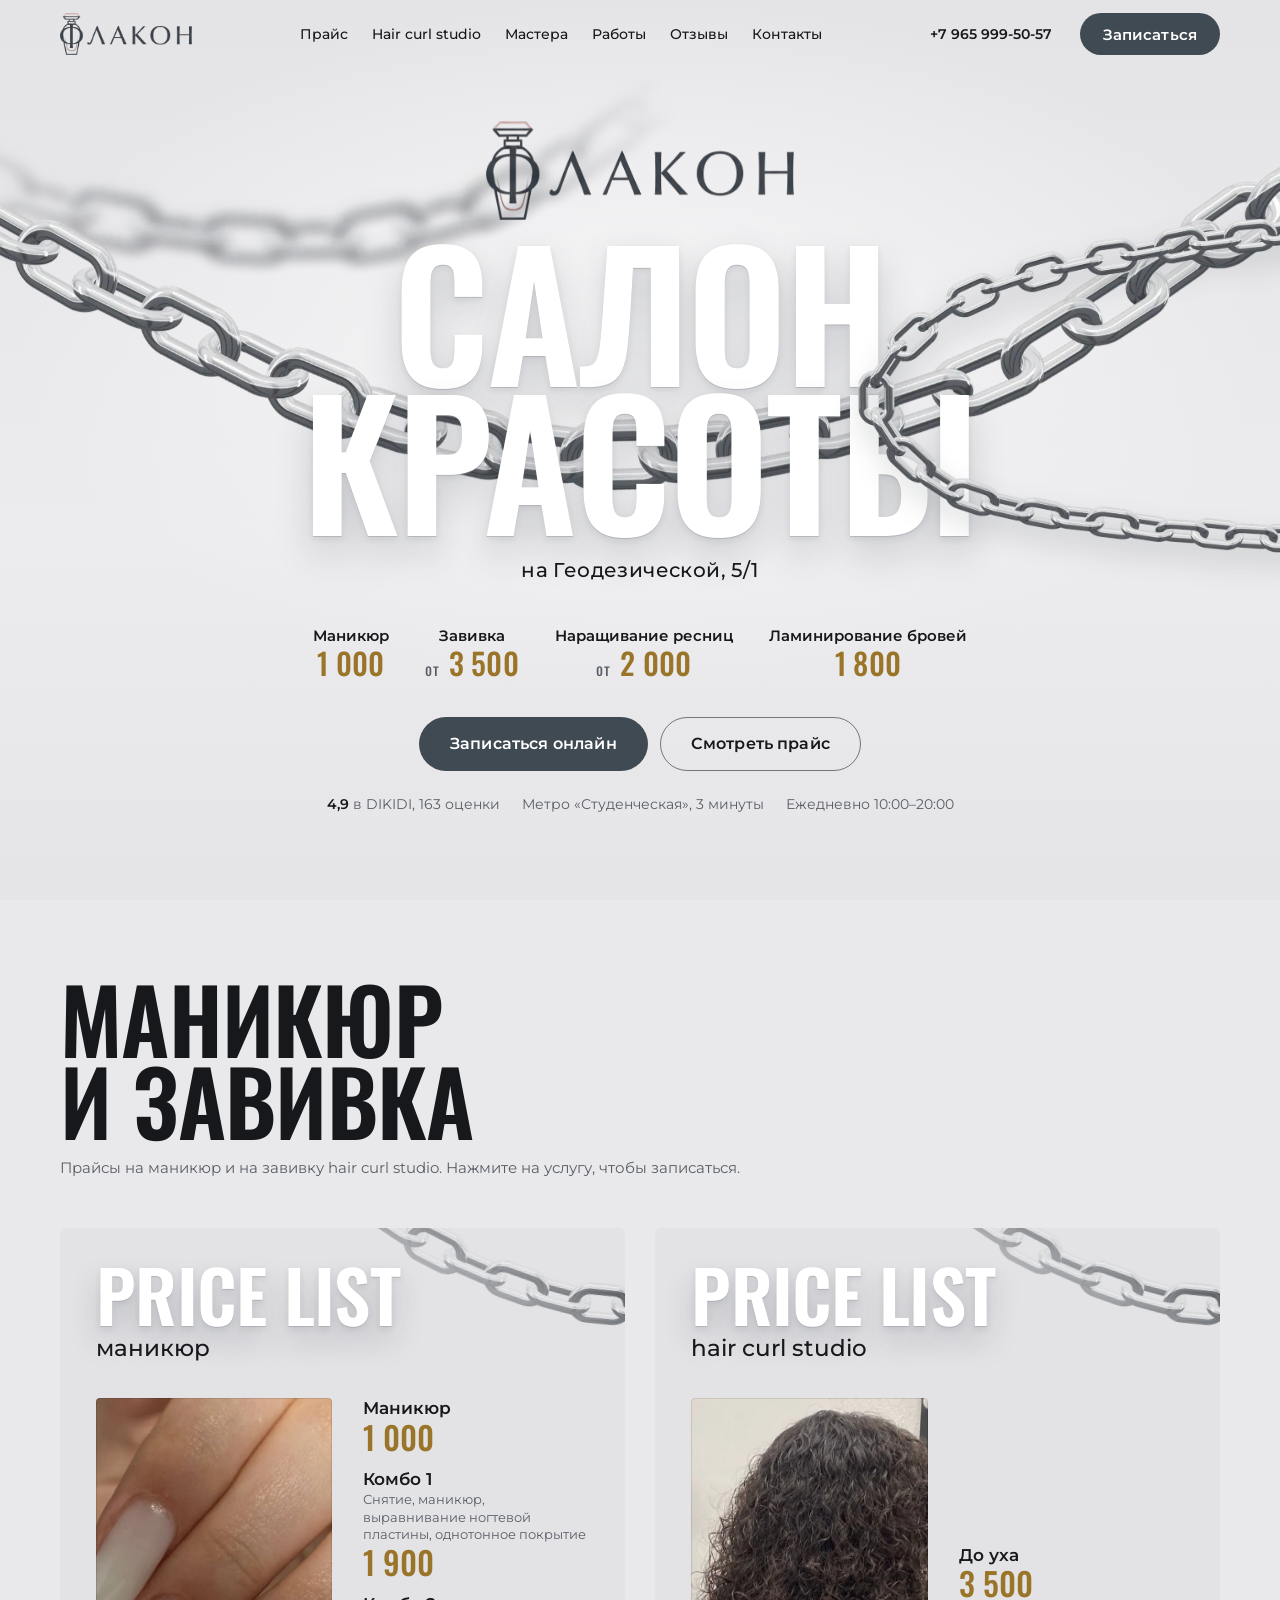
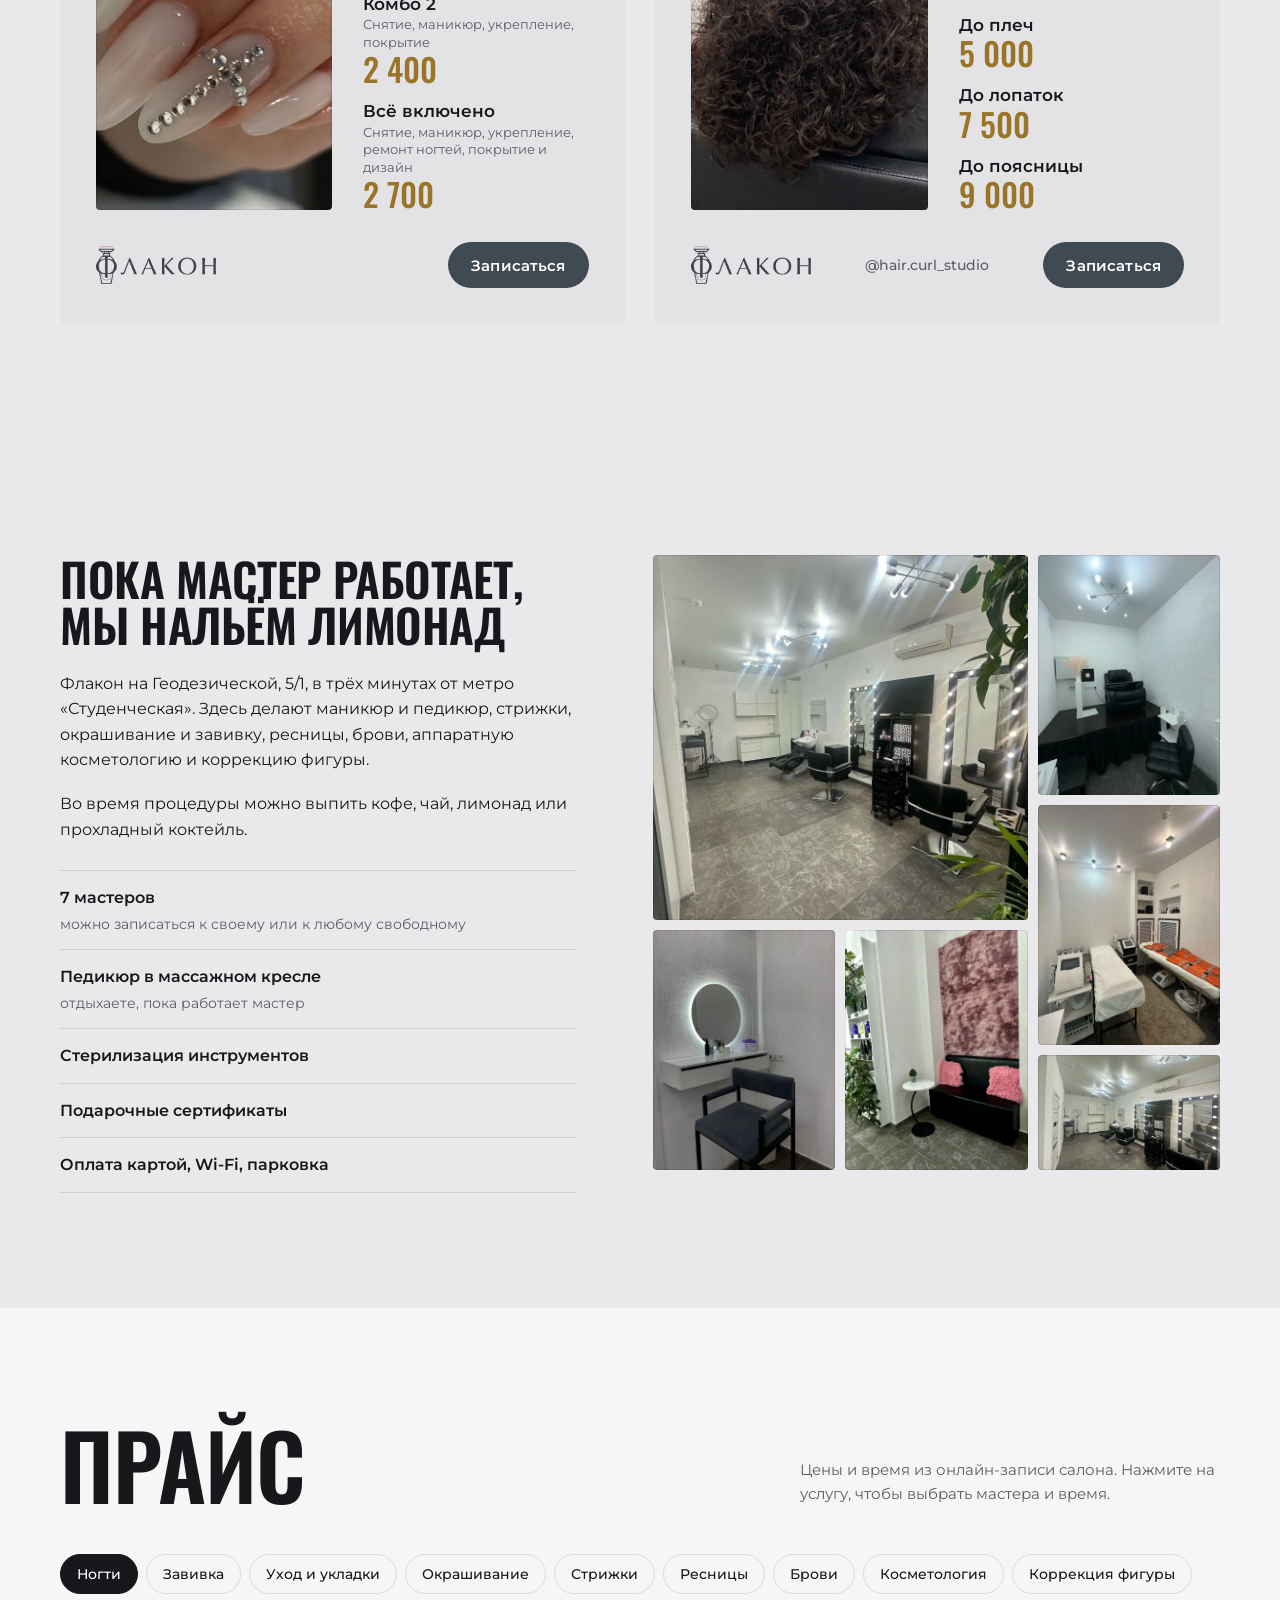
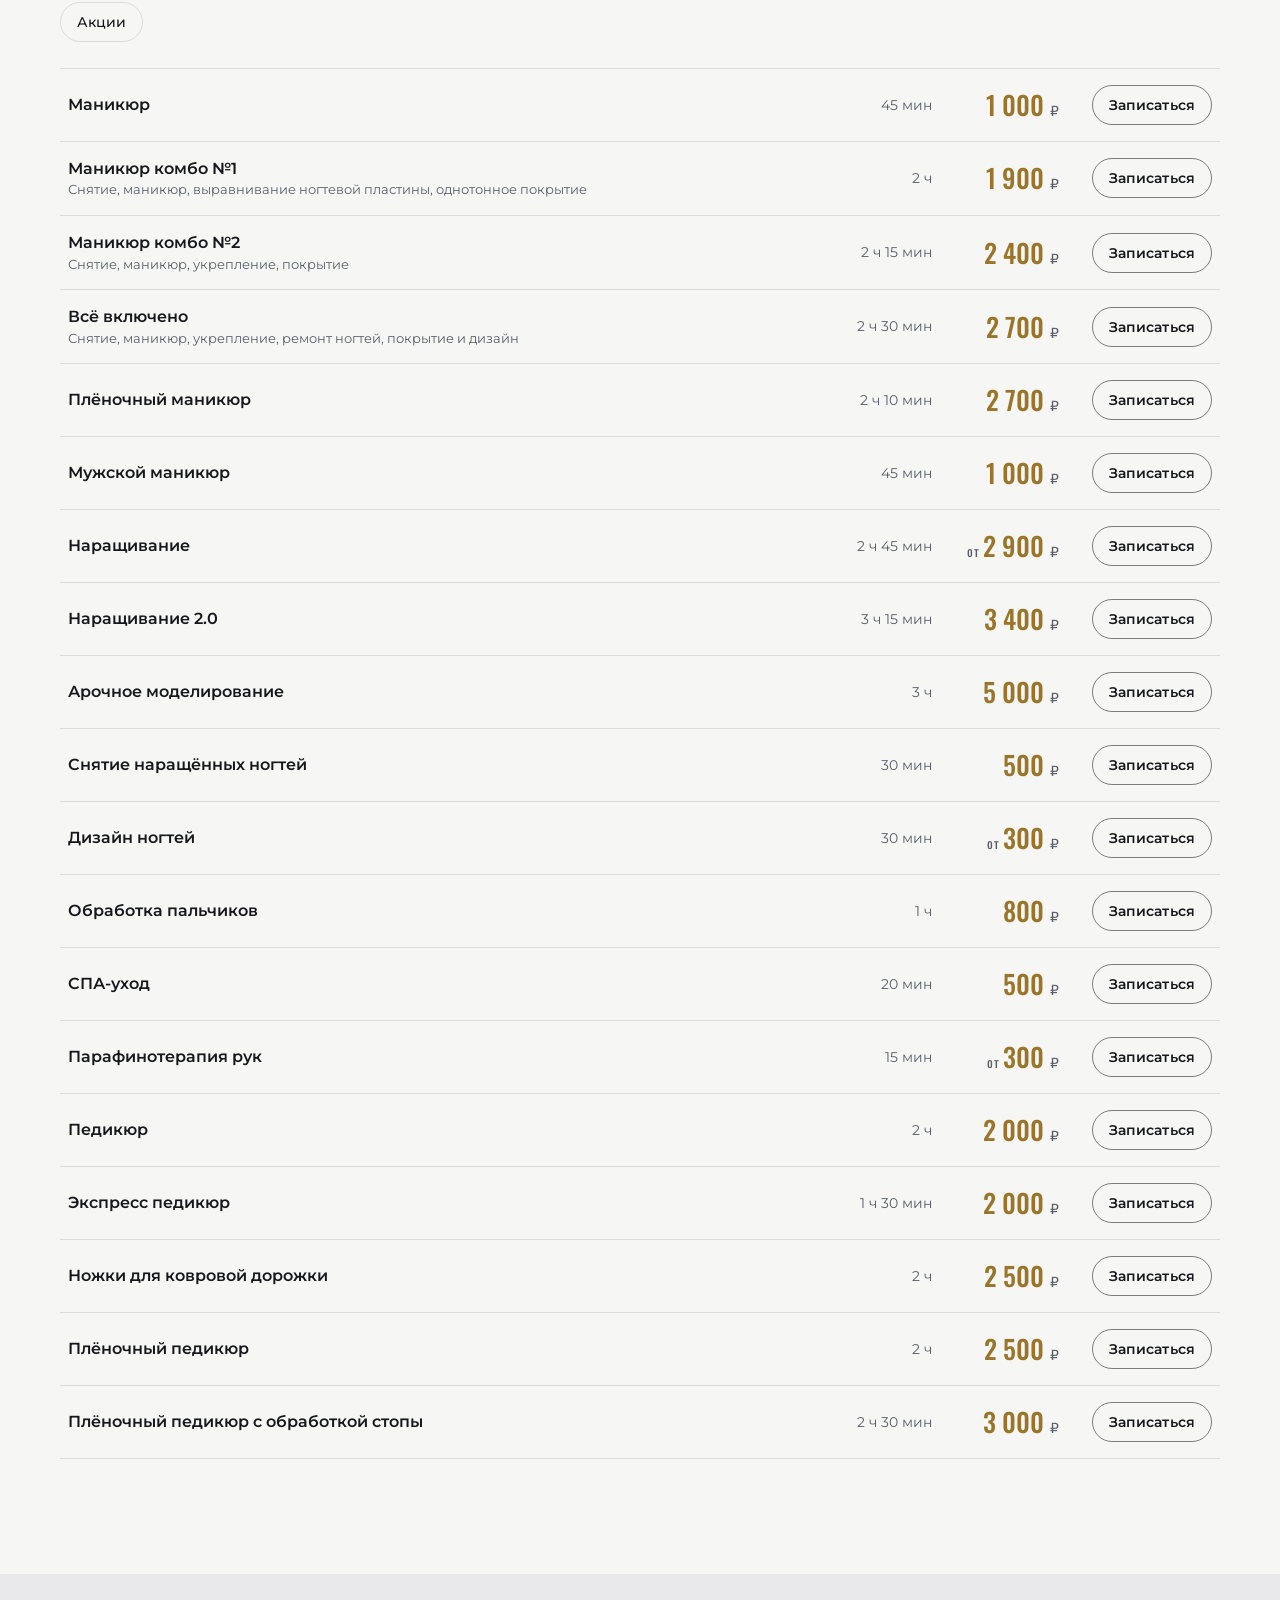
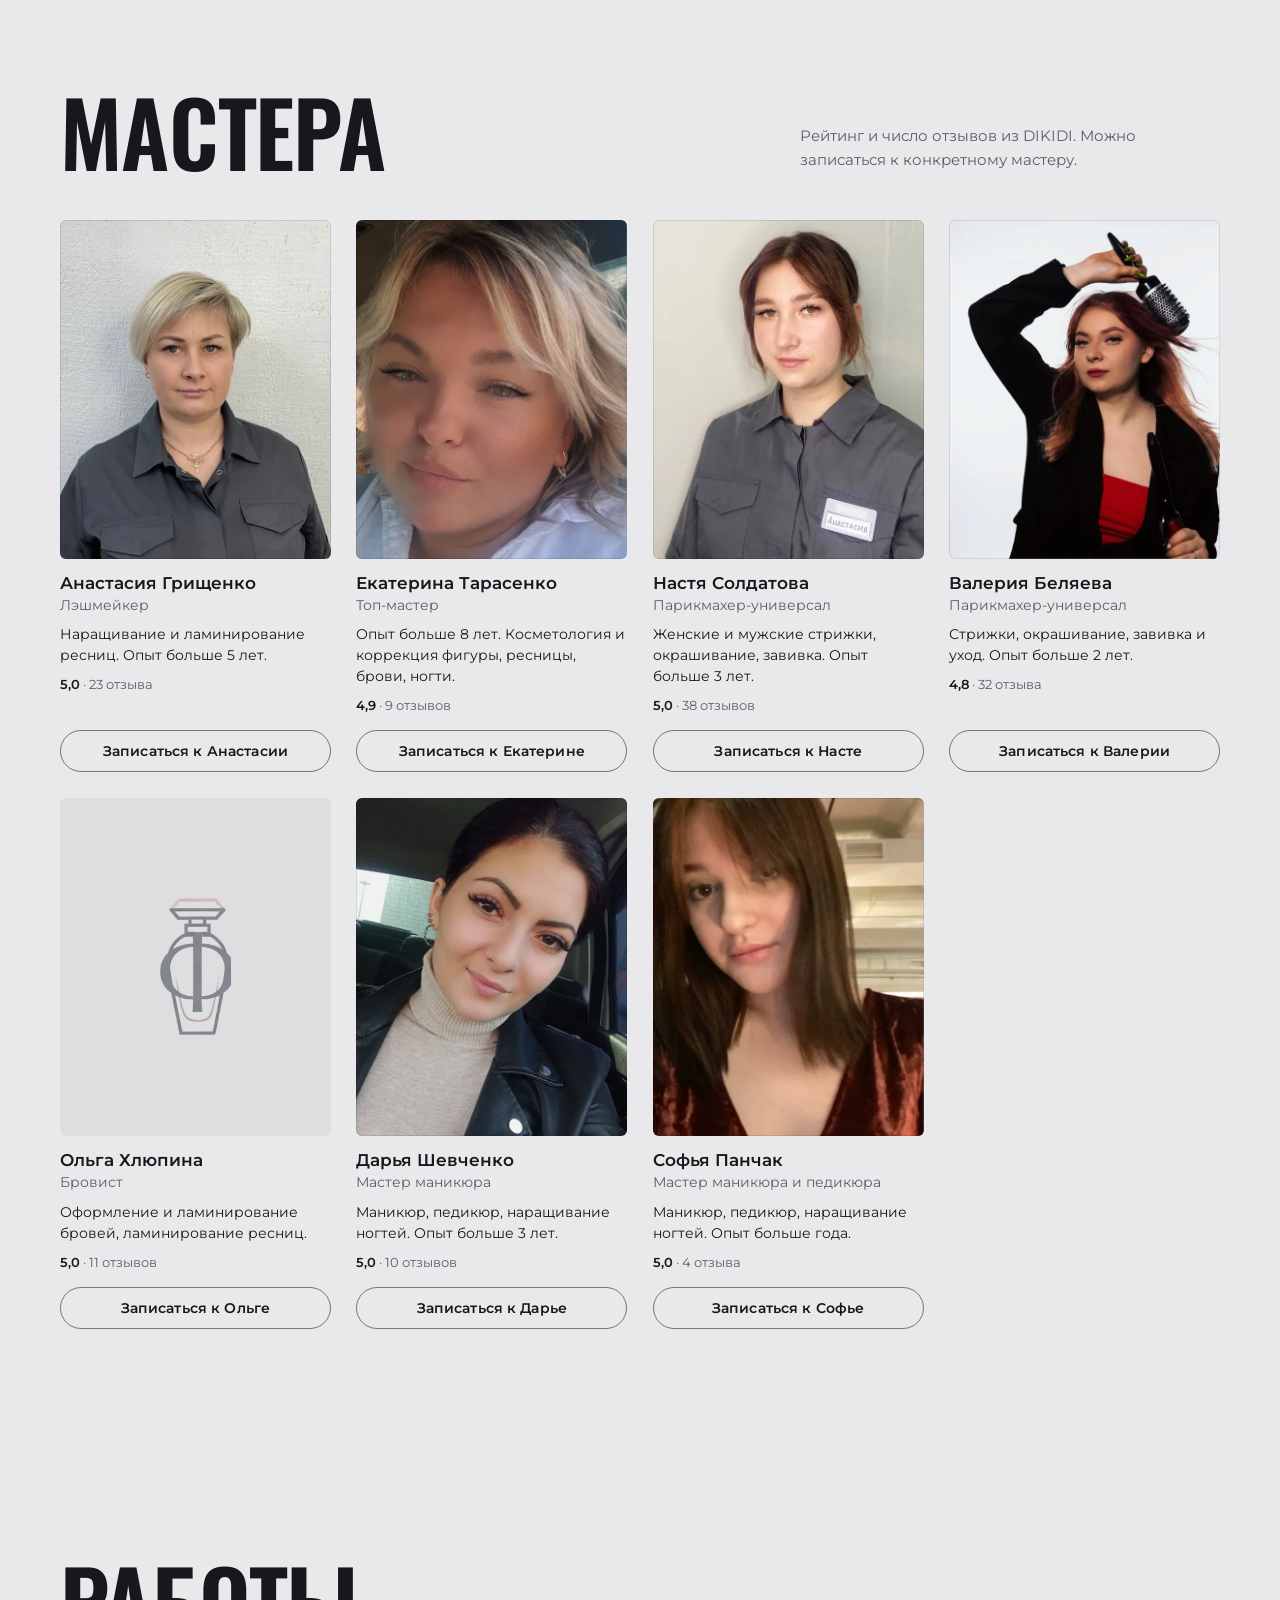
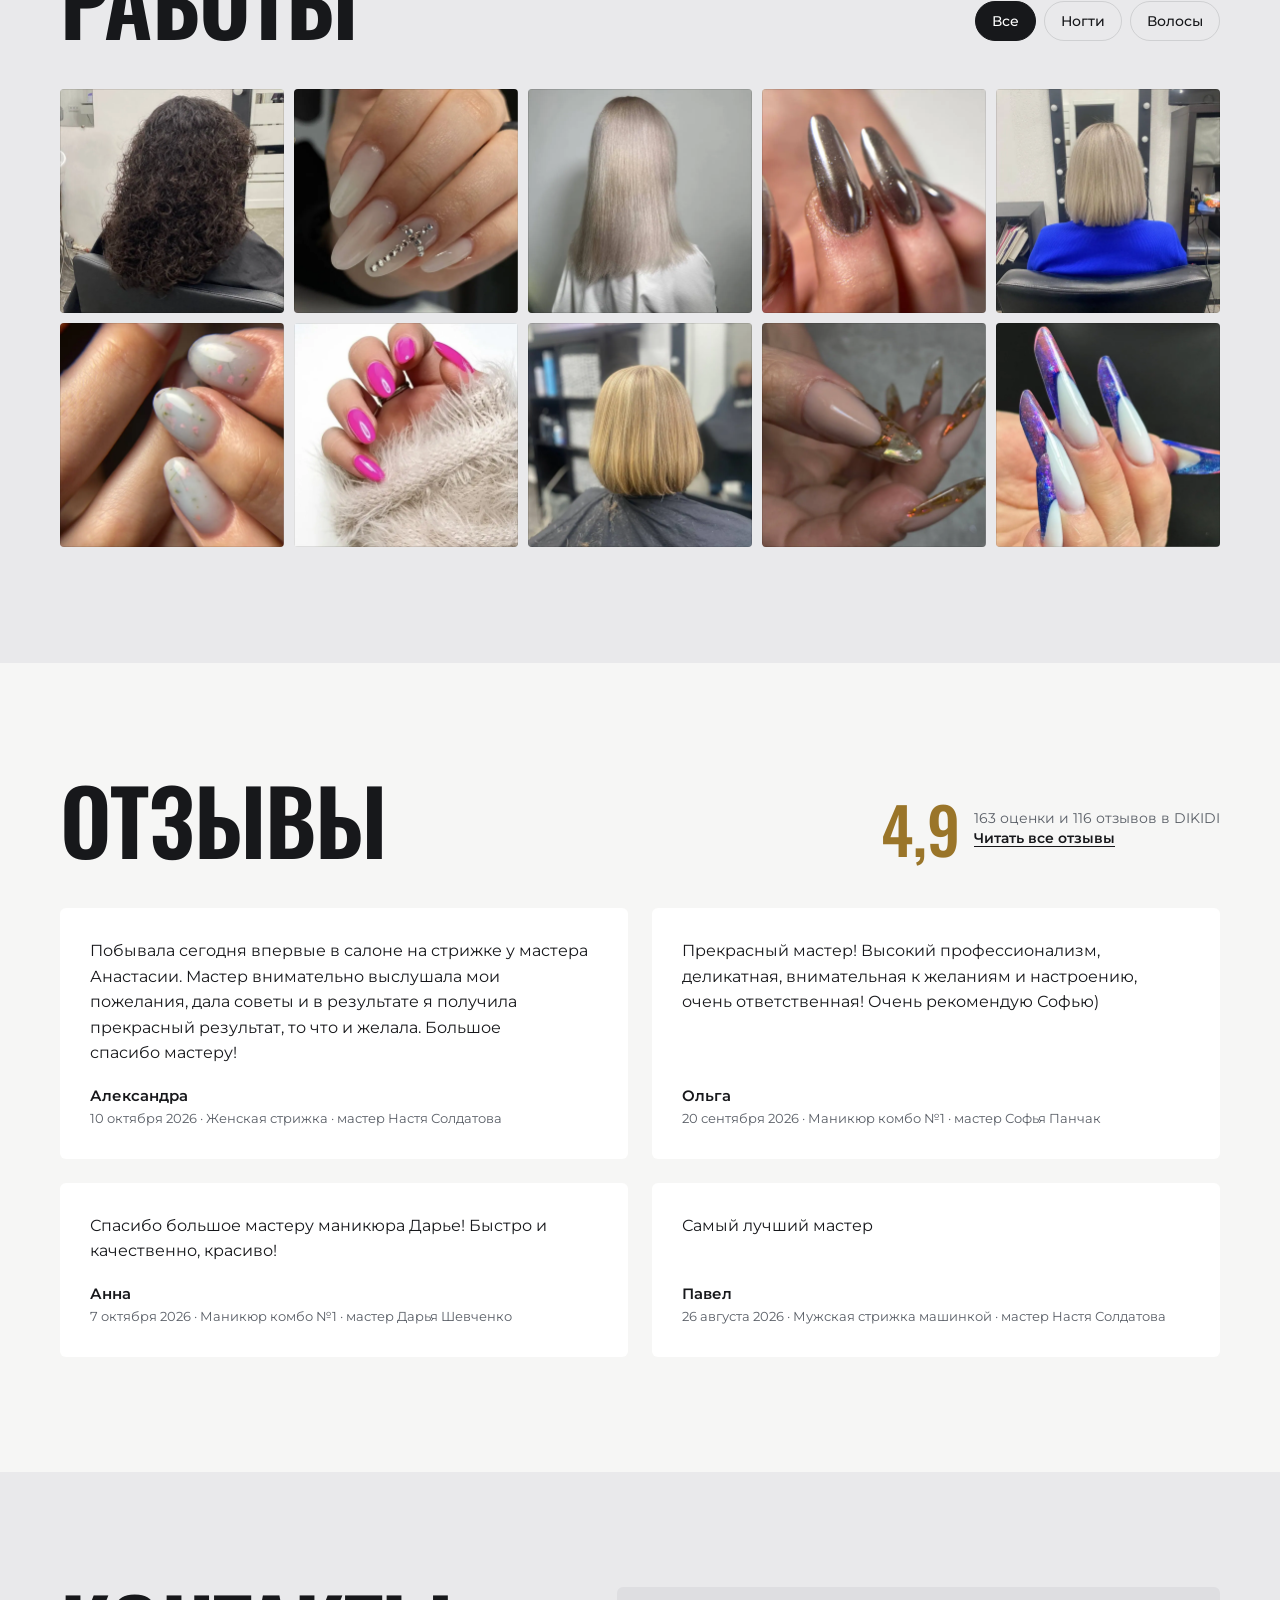
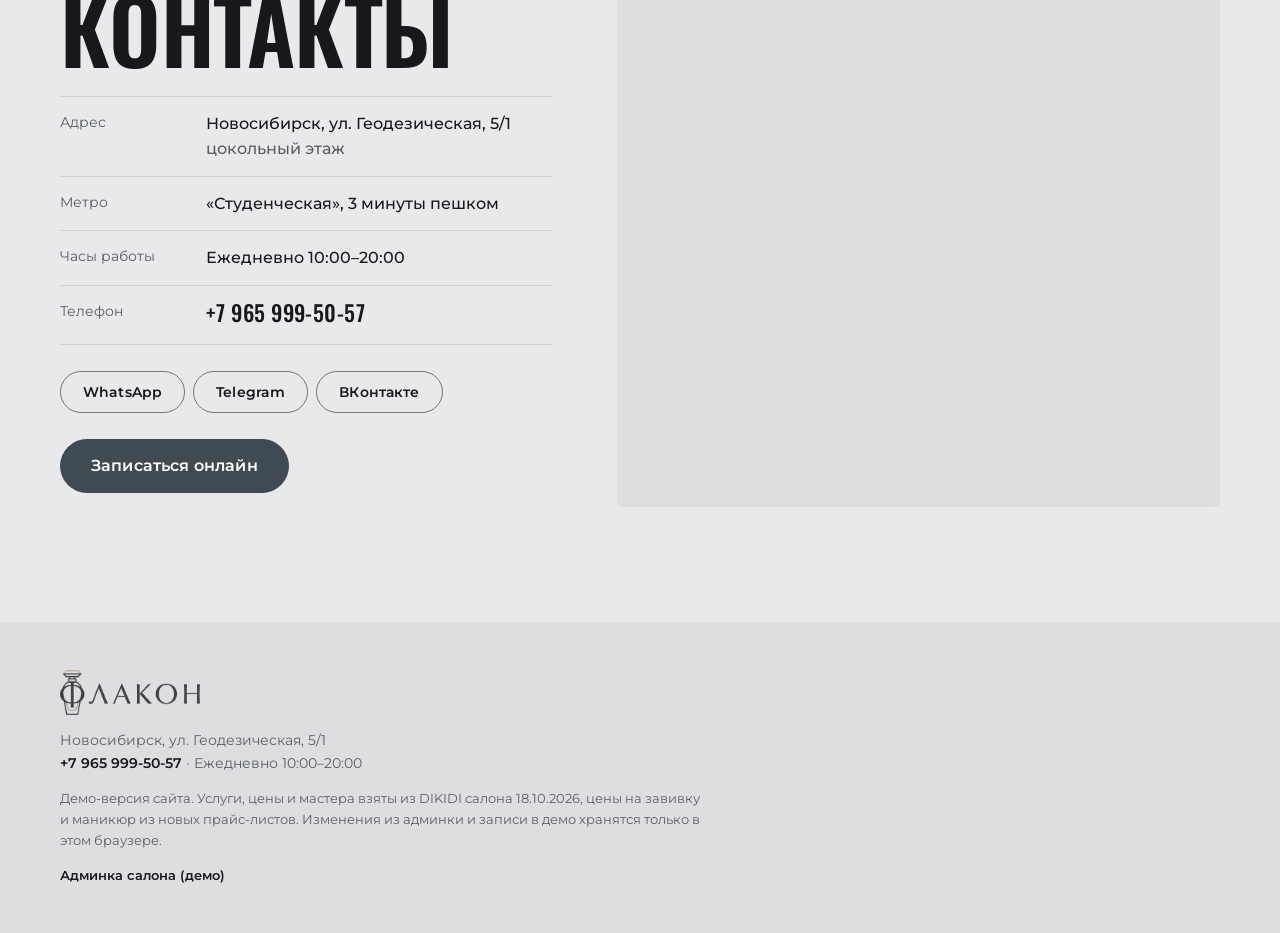
==== commit ea75cc56: "Админка салона в демо и запись по графику мастеров Записи, услуги, мастера, график, работы с фото и " ====
--- a/index.html
+++ b/index.html
@@ -11,7 +11,10 @@
 <meta property="og:type" content="website">
 <meta property="og:title" content="Флакон · салон красоты на Геодезической">
 <meta property="og:description" content="Маникюр, завивка, стрижки и окрашивание, ресницы и брови. Онлайн-запись к мастеру.">
-<meta property="og:image" content="assets/img/og.jpg">
+<meta property="og:url" content="https://sadshine11.github.io/flakon-salon/">
+<meta property="og:image" content="https://sadshine11.github.io/flakon-salon/assets/img/og.jpg">
+<meta property="og:image:width" content="1200">
+<meta property="og:image:height" content="630">
 <link rel="icon" href="assets/img/favicon.png" type="image/png">
 <link rel="apple-touch-icon" href="assets/img/apple-touch-icon.png">
 <link rel="preload" href="assets/fonts/oswald-cyrillic.woff2" as="font" type="font/woff2" crossorigin>
@@ -32,7 +35,7 @@
       <a href="#reviews">Отзывы</a>
       <a href="#contacts">Контакты</a>
     </nav>
-    <a class="top__phone" href="tel:+79659995057">+7 965 999-50-57</a>
+    <a class="top__phone" href="tel:+79659995057" data-s-phone>+7 965 999-50-57</a>
     <button class="btn btn--dark top__book" type="button" data-book>Записаться</button>
     <button class="top__burger" type="button" aria-expanded="false" aria-controls="menu" data-burger>
       <span class="sr-only">Меню</span><i></i><i></i>
@@ -45,7 +48,7 @@
     <a href="#works">Работы</a>
     <a href="#reviews">Отзывы</a>
     <a href="#contacts">Контакты</a>
-    <a class="menu__phone" href="tel:+79659995057">+7 965 999-50-57</a>
+    <a class="menu__phone" href="tel:+79659995057" data-s-phone>+7 965 999-50-57</a>
   </nav>
 </header>
 
@@ -62,10 +65,10 @@
           <span class="hero__big">Салон <span class="hero__br"></span>красоты</span>
           <img class="hero__chain hero__chain--front" src="assets/img/chain-front.webp" alt="" width="1800" height="1100">
         </span>
-        <span class="hero__where">на Геодезической, 5/1</span>
+        <span class="hero__where" data-t="heroWhere">на Геодезической, 5/1</span>
       </h1>
 
-      <ul class="hero__prices" aria-label="Цены">
+      <ul class="hero__prices" aria-label="Цены" data-hero-prices>
         <li><span>Маникюр</span><b>1 000</b></li>
         <li><span>Завивка</span><b><small>от</small> 3 500</b></li>
         <li><span>Наращивание ресниц</span><b><small>от</small> 2 000</b></li>
@@ -78,19 +81,19 @@
       </div>
 
       <p class="hero__meta">
-        <span><b>4,9</b> в DIKIDI, 163 оценки</span>
-        <span>Метро «Студенческая», 3 минуты</span>
-        <span>Ежедневно 10:00–20:00</span>
+        <span data-s-rating><b>4,9</b> в DIKIDI, 163 оценки</span>
+        <span data-s-metro>Метро «Студенческая», 3 минуты</span>
+        <span data-s="hours">Ежедневно 10:00–20:00</span>
       </p>
     </div>
   </section>
 
   <!-- Фирменные прайс-листы: те же, что салон публикует в соцсетях -->
-  <section class="sec sec--posters" id="curl" aria-labelledby="posters-title">
+  <section class="sec sec--posters" id="curl" aria-labelledby="posters-title" data-posters-sec>
     <div class="wrap">
       <div class="sec__head">
-        <h2 class="h2" id="posters-title">Маникюр и завивка</h2>
-        <p class="sec__lead">Прайсы на маникюр и на завивку hair curl studio. Нажмите на услугу, чтобы записаться.</p>
+        <h2 class="h2" id="posters-title" data-t="postersTitle">Маникюр и завивка</h2>
+        <p class="sec__lead" data-t="postersLead">Прайсы на маникюр и на завивку hair curl studio. Нажмите на услугу, чтобы записаться.</p>
       </div>
       <div class="posters" data-posters></div>
     </div>
@@ -99,10 +102,12 @@
   <section class="sec sec--about" id="about" aria-labelledby="about-title">
     <div class="wrap about">
       <div class="about__text">
-        <h2 class="h2" id="about-title">Пока мастер работает, мы&nbsp;нальём лимонад</h2>
-        <p>Флакон на Геодезической, 5/1, в трёх минутах от метро «Студенческая». Здесь делают маникюр и педикюр, стрижки, окрашивание и завивку, ресницы, брови, аппаратную косметологию и коррекцию фигуры.</p>
-        <p>Во время процедуры можно выпить кофе, чай, лимонад или прохладный коктейль.</p>
-        <ul class="facts">
+        <h2 class="h2" id="about-title" data-t="aboutTitle">Пока мастер работает, мы&nbsp;нальём лимонад</h2>
+        <div class="about__paras" data-about>
+          <p>Флакон на Геодезической, 5/1, в трёх минутах от метро «Студенческая». Здесь делают маникюр и педикюр, стрижки, окрашивание и завивку, ресницы, брови, аппаратную косметологию и коррекцию фигуры.</p>
+          <p>Во время процедуры можно выпить кофе, чай, лимонад или прохладный коктейль.</p>
+        </div>
+        <ul class="facts" data-facts>
           <li><b>7 мастеров</b><span>можно записаться к своему или к любому свободному</span></li>
           <li><b>Педикюр в массажном кресле</b><span>отдыхаете, пока работает мастер</span></li>
           <li><b>Стерилизация инструментов</b></li>
@@ -140,9 +145,6 @@
       <div class="sec__head sec__head--row">
         <h2 class="h2" id="works-title">Работы</h2>
         <div class="chips" role="group" aria-label="Фильтр работ" data-works-tabs>
-          <button class="chip" type="button" aria-pressed="true" data-filter="all">Все</button>
-          <button class="chip" type="button" aria-pressed="false" data-filter="nails">Ногти</button>
-          <button class="chip" type="button" aria-pressed="false" data-filter="hair">Волосы</button>
         </div>
       </div>
       <ul class="works" data-works></ul>
@@ -154,8 +156,8 @@
       <div class="sec__head sec__head--row">
         <h2 class="h2" id="reviews-title">Отзывы</h2>
         <div class="score">
-          <b class="score__num">4,9</b>
-          <span class="score__txt">163 оценки и 116 отзывов в DIKIDI<br><a href="https://dikidi.net/ru/profile/flakon_na_geodezicheskoj_361731/reviews" target="_blank" rel="noopener">Читать все отзывы</a></span>
+          <b class="score__num" data-s-score>4,9</b>
+          <span class="score__txt"><span data-s-score-txt>163 оценки и 116 отзывов в DIKIDI</span><br><a href="https://dikidi.net/ru/profile/flakon_na_geodezicheskoj_361731/reviews" target="_blank" rel="noopener">Читать все отзывы</a></span>
         </div>
       </div>
       <ul class="reviews" data-reviews></ul>
@@ -166,16 +168,16 @@
     <div class="wrap contacts">
       <div class="contacts__info">
         <h2 class="h2" id="contacts-title">Контакты</h2>
-        <dl class="contacts__list">
+        <dl class="contacts__list" data-contacts>
           <div><dt>Адрес</dt><dd>Новосибирск, ул. Геодезическая, 5/1<br><span class="muted">цокольный этаж</span></dd></div>
           <div><dt>Метро</dt><dd>«Студенческая», 3 минуты пешком</dd></div>
           <div><dt>Часы работы</dt><dd>Ежедневно 10:00–20:00</dd></div>
           <div><dt>Телефон</dt><dd><a class="contacts__phone" href="tel:+79659995057">+7 965 999-50-57</a></dd></div>
         </dl>
         <div class="contacts__msg">
-          <a class="btn btn--line" href="https://wa.me/79659995057" target="_blank" rel="noopener">WhatsApp</a>
-          <a class="btn btn--line" href="https://t.me/+79659995057" target="_blank" rel="noopener">Telegram</a>
-          <a class="btn btn--line" href="https://vk.com/flacon51" target="_blank" rel="noopener">ВКонтакте</a>
+          <a class="btn btn--line" href="https://wa.me/79659995057" target="_blank" rel="noopener" data-s-href="whatsapp">WhatsApp</a>
+          <a class="btn btn--line" href="https://t.me/+79659995057" target="_blank" rel="noopener" data-s-href="telegram">Telegram</a>
+          <a class="btn btn--line" href="https://vk.com/flacon51" target="_blank" rel="noopener" data-s-href="vk">ВКонтакте</a>
         </div>
         <button class="btn btn--dark btn--lg" type="button" data-book>Записаться онлайн</button>
       </div>
@@ -189,14 +191,15 @@
 <footer class="foot">
   <div class="wrap foot__in">
     <img class="foot__logo" src="assets/img/logo.webp" alt="Флакон" width="727" height="234" loading="lazy">
-    <p>Салон красоты на Геодезической, 5/1, Новосибирск<br><a href="tel:+79659995057">+7 965 999-50-57</a> · ежедневно 10:00–20:00</p>
-    <p class="foot__demo">Демо-версия сайта. Услуги, цены и мастера взяты из DIKIDI салона 18.10.2026, цены на завивку и маникюр из новых прайс-листов.</p>
+    <p><span data-s="address">Новосибирск, ул. Геодезическая, 5/1</span><br><a href="tel:+79659995057" data-s-phone>+7 965 999-50-57</a> · <span data-s="hours">Ежедневно 10:00–20:00</span></p>
+    <p class="foot__demo">Демо-версия сайта. Услуги, цены и мастера взяты из DIKIDI салона 18.10.2026, цены на завивку и маникюр из новых прайс-листов. Изменения из админки и записи в демо хранятся только в этом браузере.</p>
+    <p class="foot__demo"><a href="admin/">Админка салона (демо)</a></p>
   </div>
 </footer>
 
 <!-- Кнопка записи внизу экрана на телефоне -->
 <div class="dock" data-dock>
-  <a class="btn btn--line" href="tel:+79659995057">Позвонить</a>
+  <a class="btn btn--line" href="tel:+79659995057" data-s-phone-href>Позвонить</a>
   <button class="btn btn--dark" type="button" data-book>Записаться</button>
 </div>
 
@@ -224,6 +227,7 @@
 <dialog class="lightbox" data-lightbox aria-label="Работа мастера">
   <figure class="lightbox__fig" tabindex="-1" autofocus>
     <img data-lightbox-img alt="">
+    <video data-lightbox-video controls playsinline hidden></video>
     <figcaption>
       <span data-lightbox-cap></span>
       <button class="btn btn--dark" type="button" data-lightbox-book>Хочу так же</button>
@@ -235,6 +239,7 @@
 </dialog>
 
 <script src="assets/js/data.js"></script>
+<script src="assets/js/store.js"></script>
 <script src="assets/js/app.js"></script>
 </body>
 </html>
--- a/assets/css/style.css
+++ b/assets/css/style.css
@@ -533,7 +533,7 @@
 }
 .bk-ava--mono img { width: 34%; opacity: .6; }
 
-.bk-days { display: grid; grid-auto-flow: column; grid-auto-columns: 62px; gap: 8px; overflow-x: auto; margin-inline: -20px; padding: 2px 20px 8px; scrollbar-width: none; scroll-snap-type: x proximity; }
+.bk-days { display: grid; grid-auto-flow: column; grid-auto-columns: 62px; gap: 8px; overflow-x: auto; margin-inline: -20px; padding: 2px 20px 8px; scroll-padding-inline: 20px; scrollbar-width: none; scroll-snap-type: x proximity; }
 .bk-days::-webkit-scrollbar { display: none; }
 .bk-day {
   display: grid; justify-items: center; gap: 2px; padding: 10px 0; border: 1.5px solid var(--line); border-radius: var(--r);
@@ -594,3 +594,14 @@
 .lightbox__fig img { width: 100%; max-height: calc(100dvh - 120px); object-fit: contain; background: #111; }
 .lightbox__fig figcaption { display: flex; align-items: center; justify-content: space-between; gap: 16px; padding: 14px 16px; font-size: 14px; }
 .lightbox__close { position: absolute; top: 10px; right: 10px; background: rgba(246, 246, 245, .9); }
+
+/* ---------- данные из админки: абзацы «О салоне», видео в работах ---------- */
+.about__paras { display: grid; gap: 18px; }
+.work { position: relative; }
+.work video { display: block; aspect-ratio: 1; width: 100%; object-fit: cover; pointer-events: none; }
+.work--video::after {
+  content: ''; position: absolute; left: 10px; bottom: 10px; width: 36px; height: 36px; border-radius: 999px;
+  background: rgba(23, 24, 27, .62) url("data:image/svg+xml,%3Csvg xmlns='http://www.w3.org/2000/svg' viewBox='0 0 24 24'%3E%3Cpath d='M9 6.5v11l9-5.5z' fill='white'/%3E%3C/svg%3E") 55% 50% / 18px no-repeat;
+}
+.lightbox__fig video { display: block; width: 100%; max-height: calc(100dvh - 120px); background: #111; }
+.lightbox__fig [hidden] { display: none; }
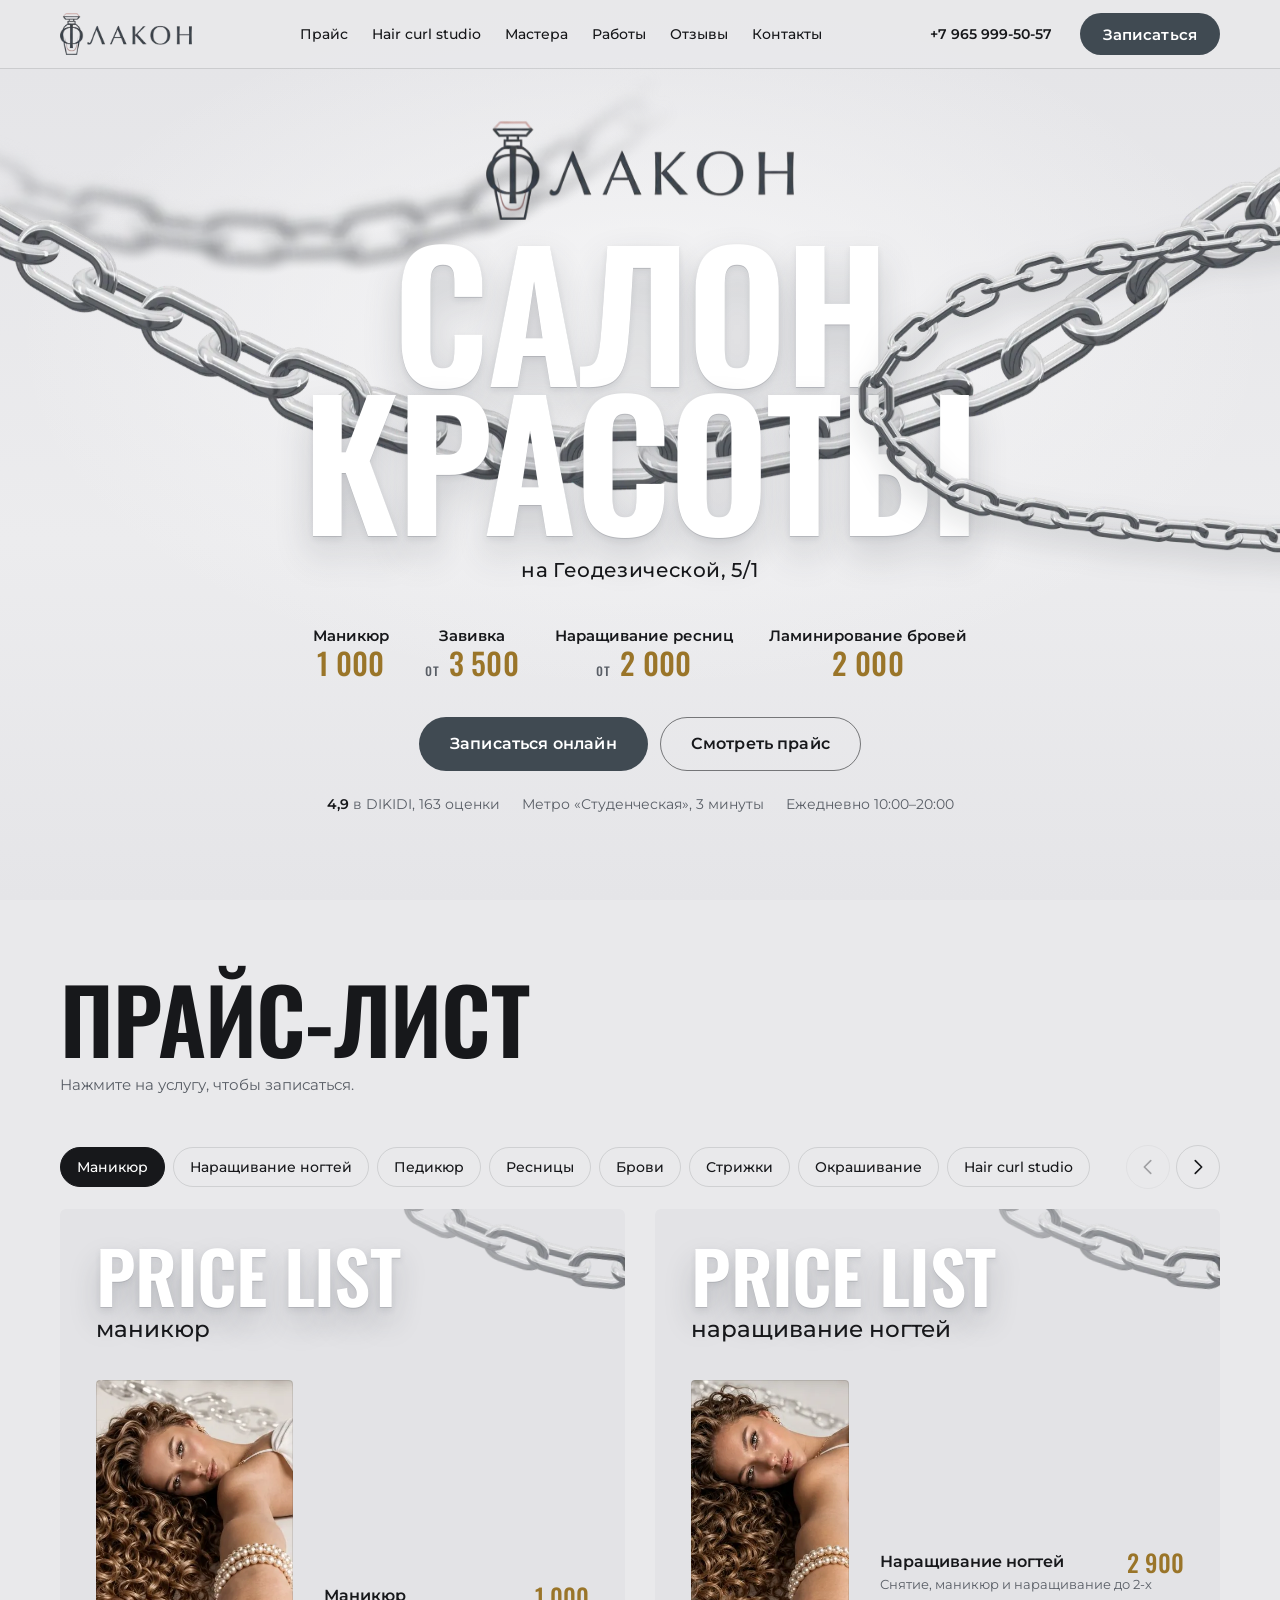
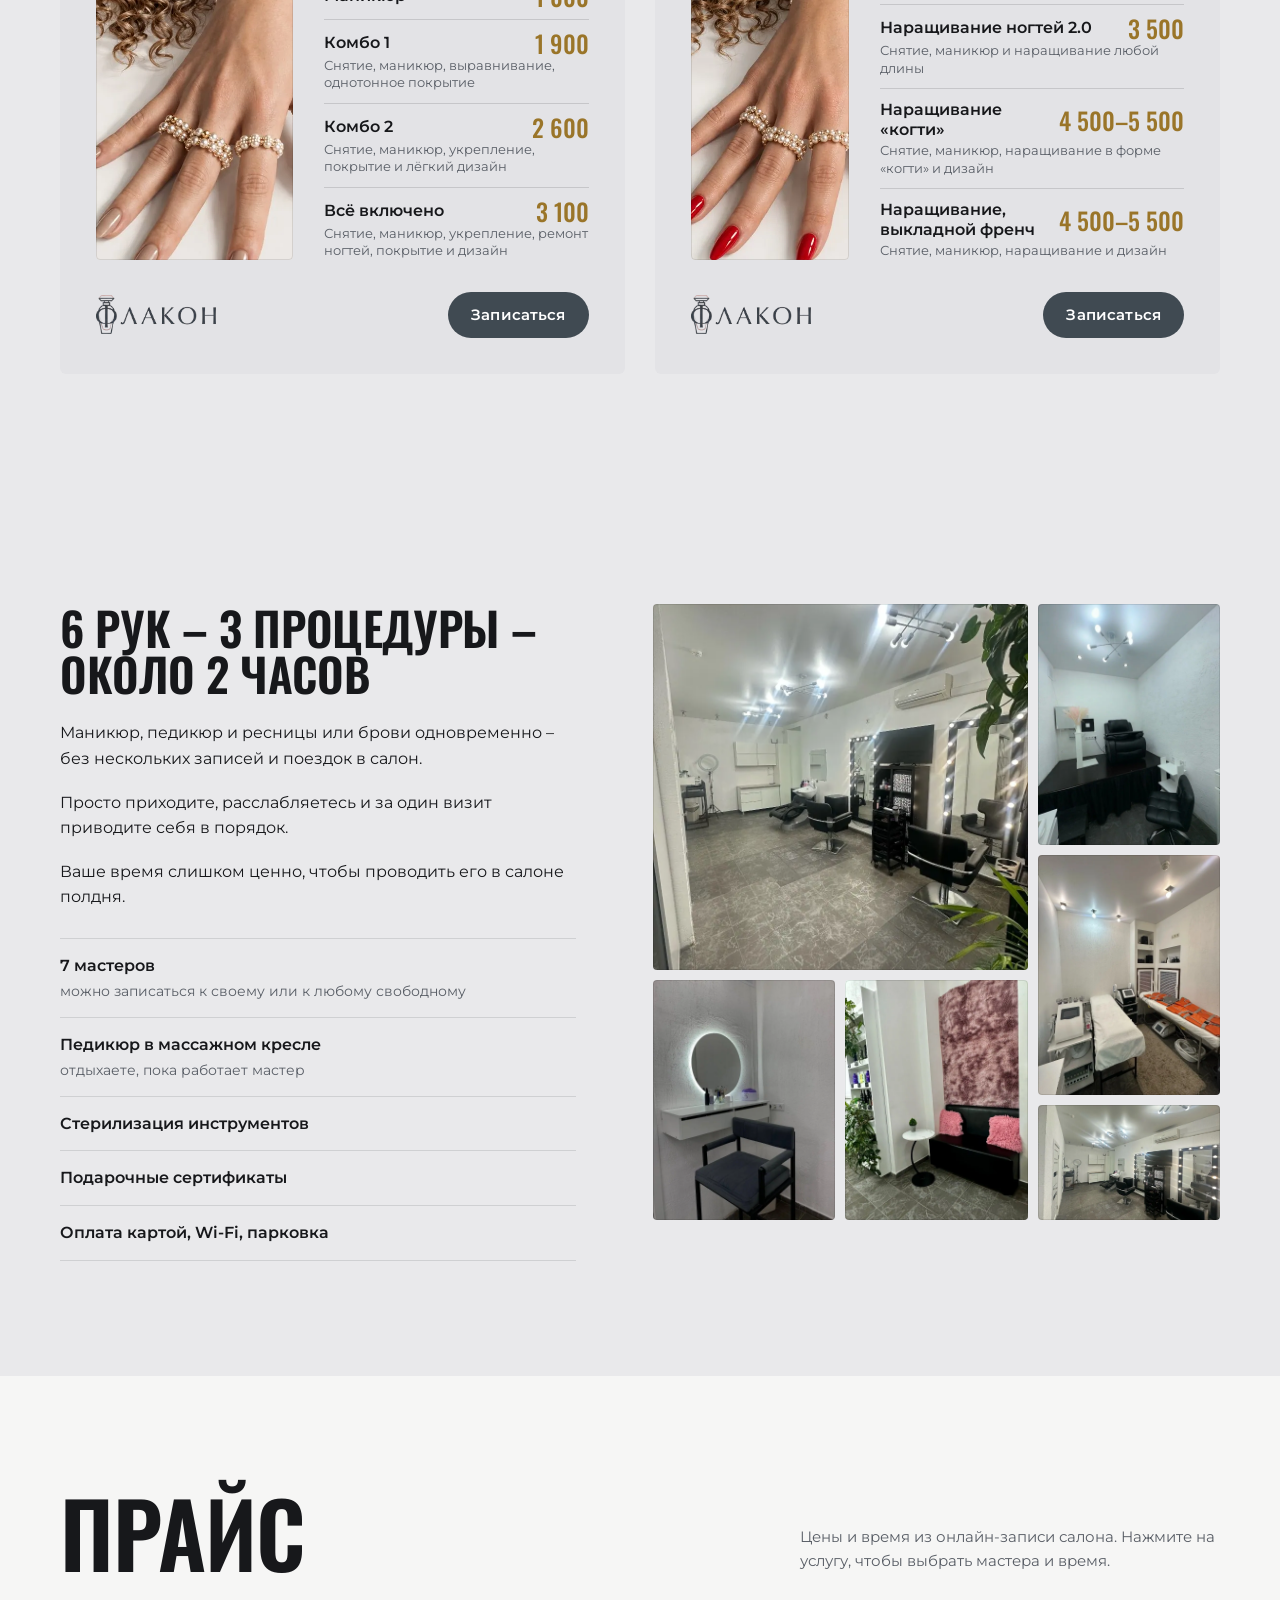
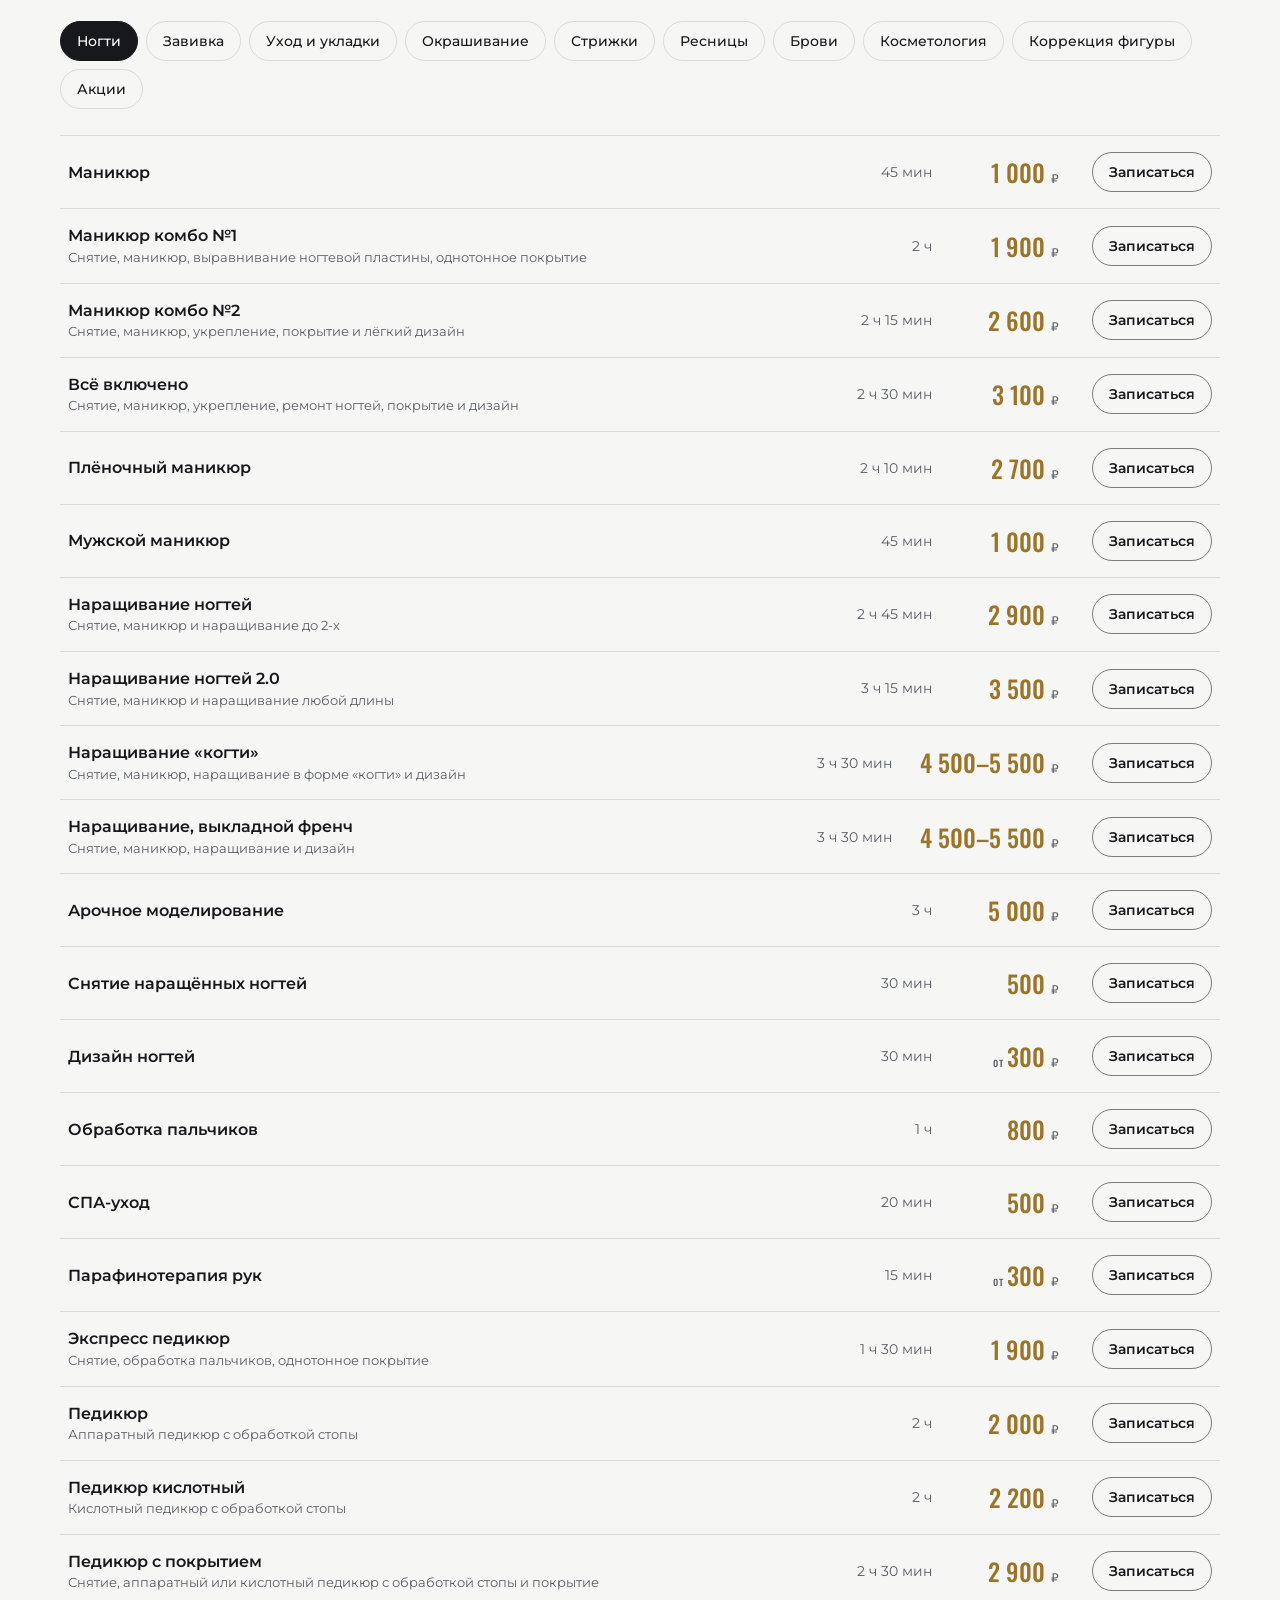
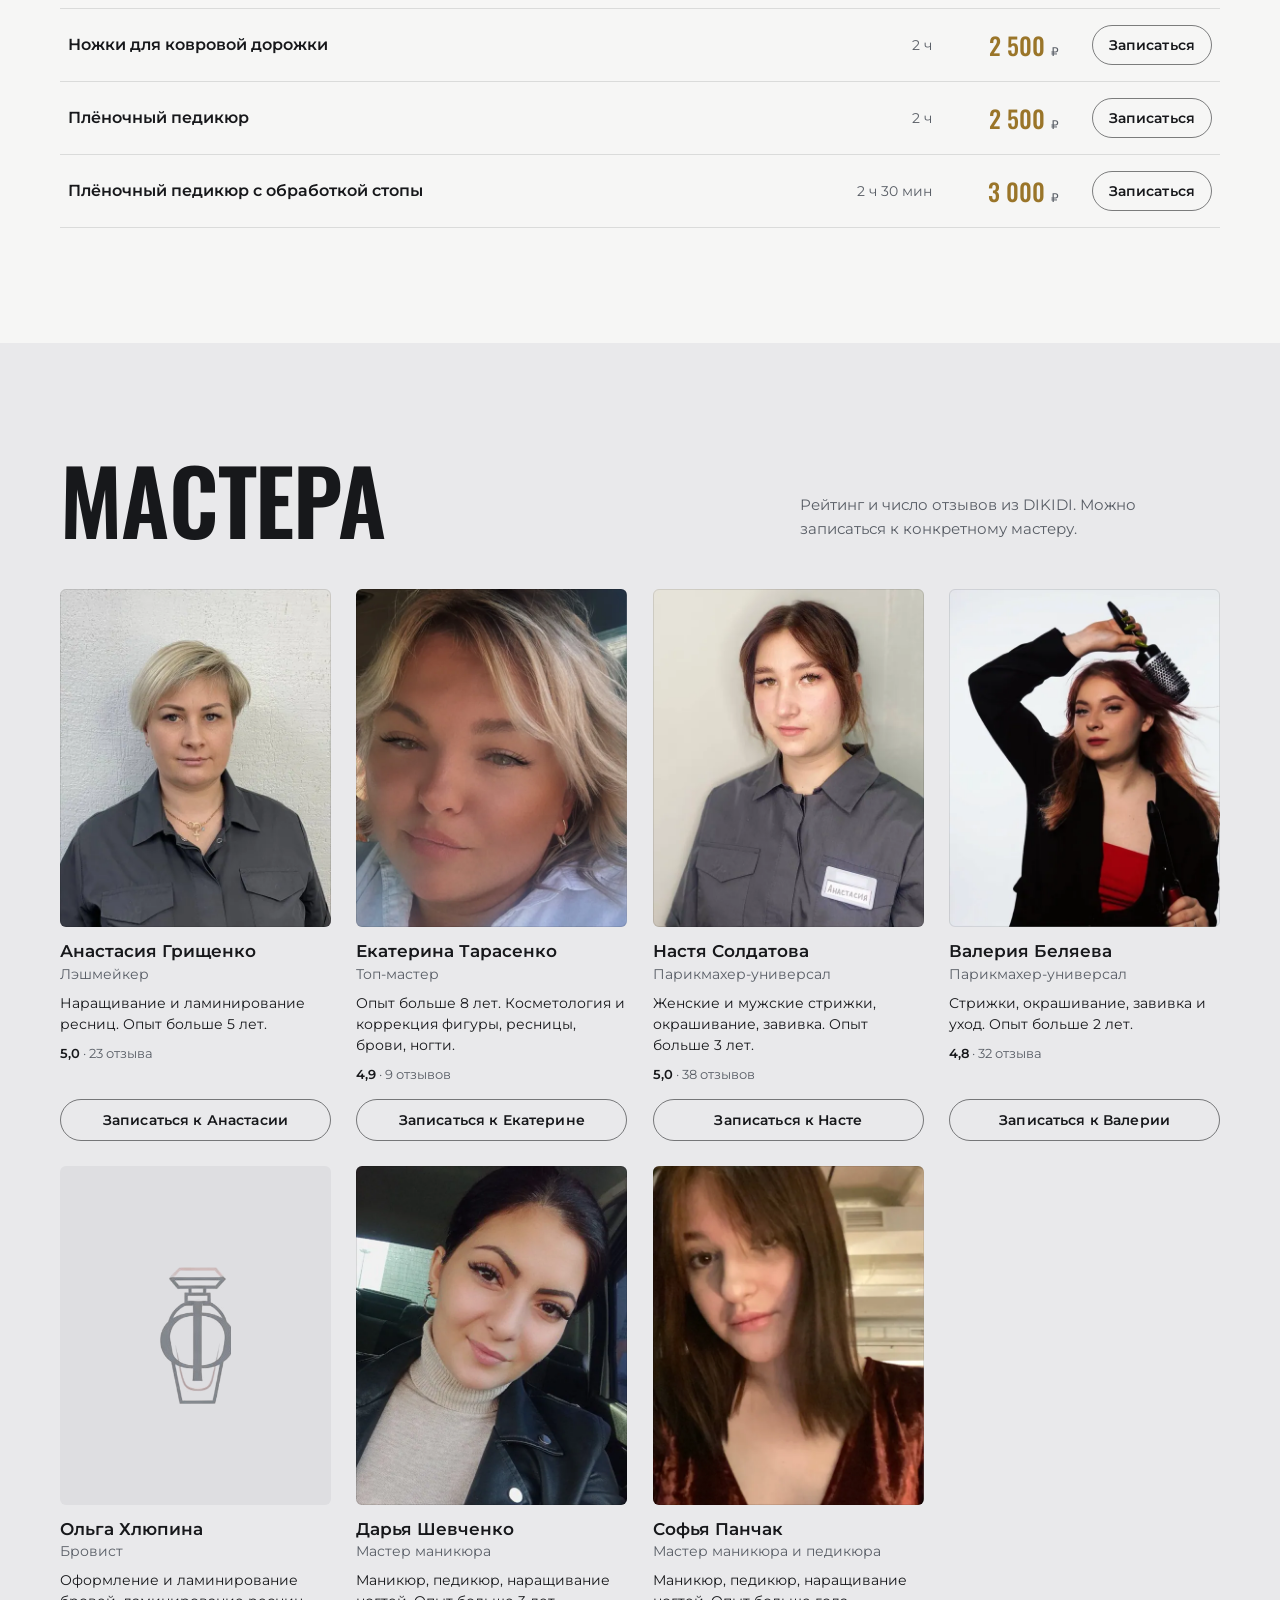
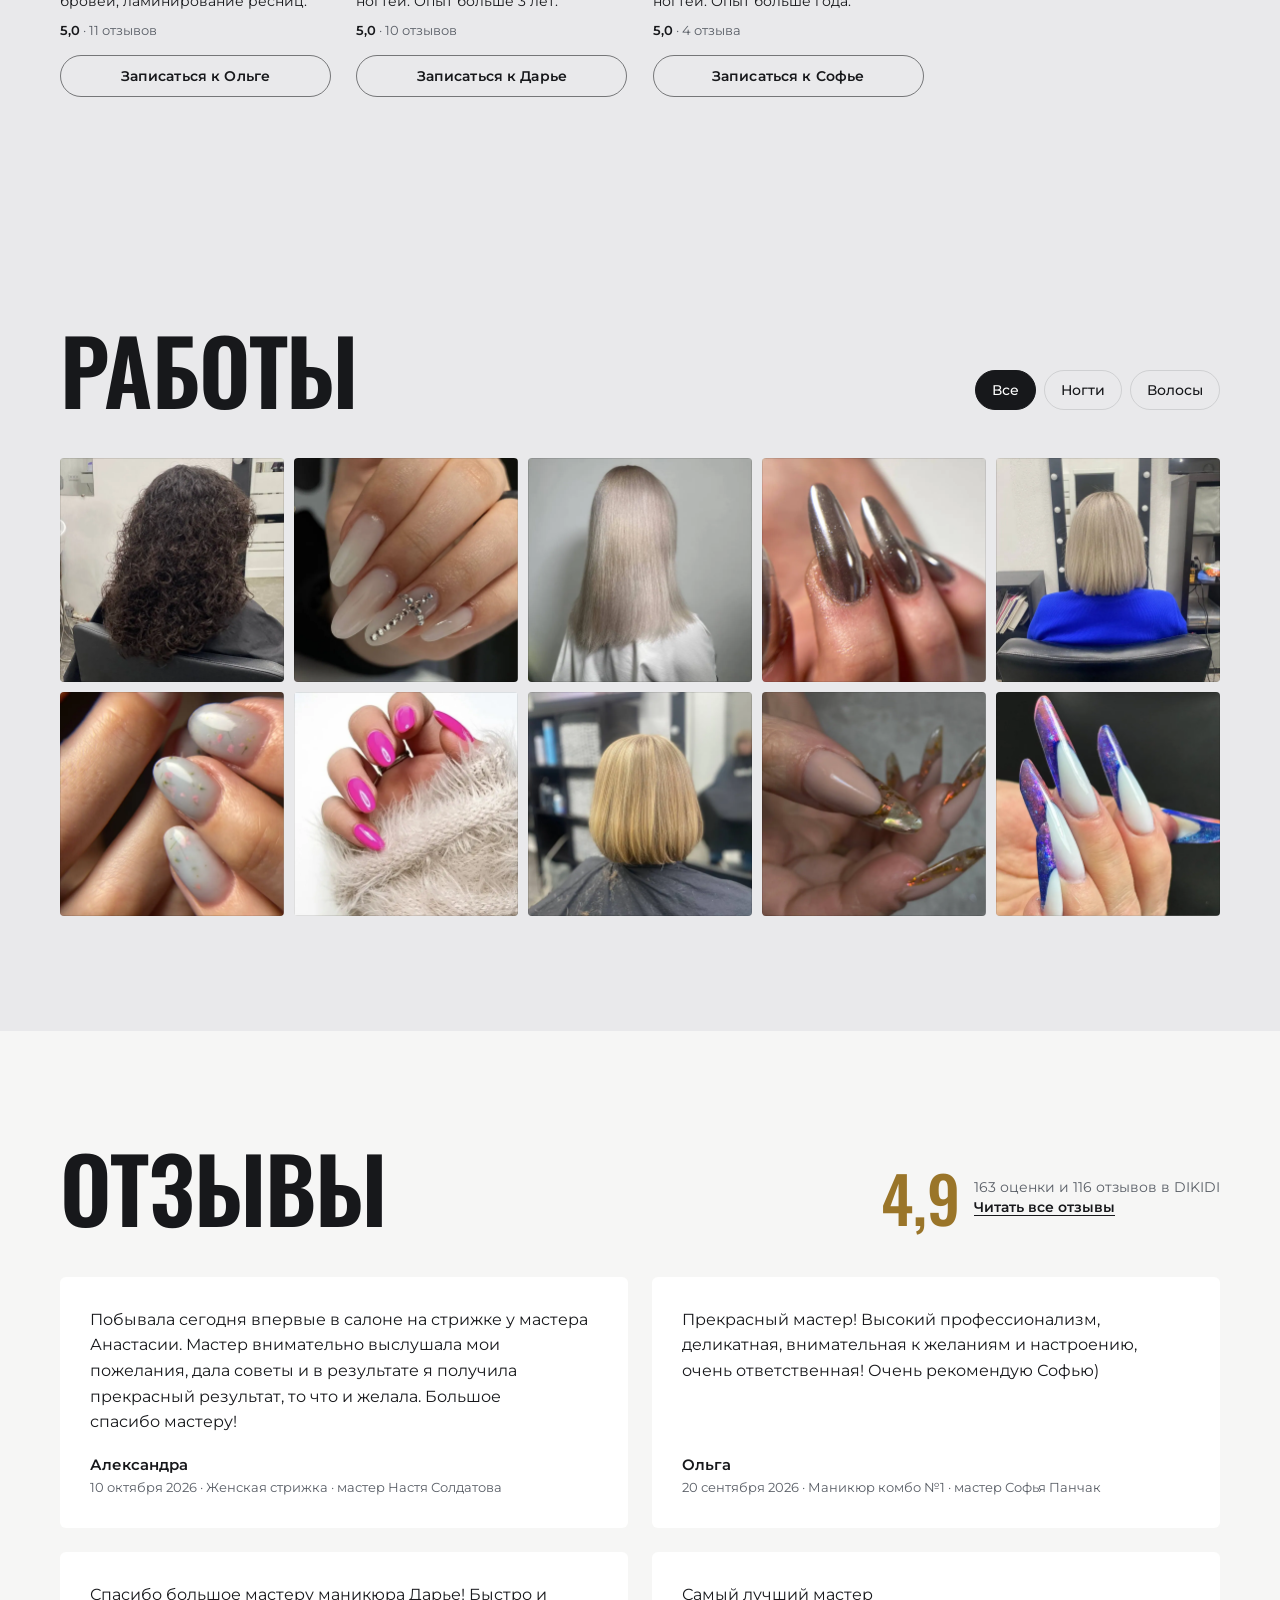
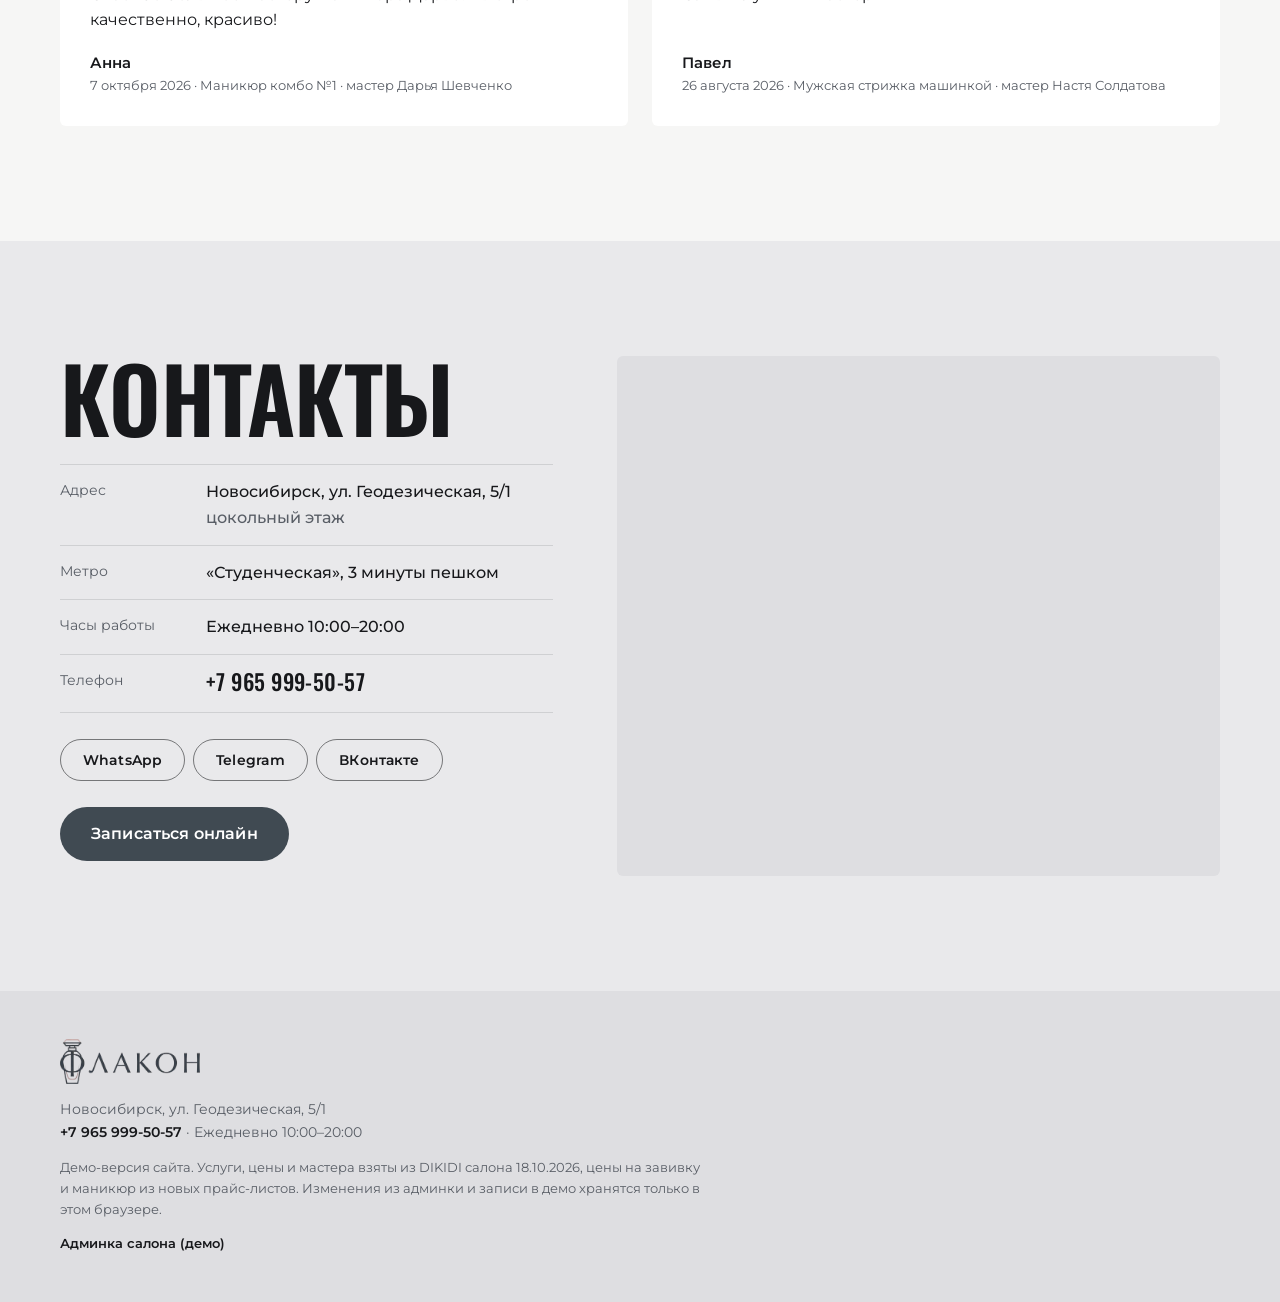
==== commit 623c47c3: "Восемь прайс-листов салона, новые цены и текст о салоне Прайс-листы с картинок салона от 24.10: лент" ====
--- a/index.html
+++ b/index.html
@@ -29,7 +29,7 @@
     <a class="top__logo" href="#main" aria-label="Флакон, наверх"><img src="assets/img/logo.webp" alt="" width="727" height="234"></a>
     <nav class="top__nav" aria-label="Разделы сайта">
       <a href="#price">Прайс</a>
-      <a href="#curl">Hair curl studio</a>
+      <a href="#pl-curl">Hair curl studio</a>
       <a href="#masters">Мастера</a>
       <a href="#works">Работы</a>
       <a href="#reviews">Отзывы</a>
@@ -43,7 +43,7 @@
   </div>
   <nav class="menu" id="menu" aria-label="Меню" data-menu hidden>
     <a href="#price">Прайс</a>
-    <a href="#curl">Hair curl studio</a>
+    <a href="#pl-curl">Hair curl studio</a>
     <a href="#masters">Мастера</a>
     <a href="#works">Работы</a>
     <a href="#reviews">Отзывы</a>
@@ -72,7 +72,7 @@
         <li><span>Маникюр</span><b>1 000</b></li>
         <li><span>Завивка</span><b><small>от</small> 3 500</b></li>
         <li><span>Наращивание ресниц</span><b><small>от</small> 2 000</b></li>
-        <li><span>Ламинирование бровей</span><b>1 800</b></li>
+        <li><span>Ламинирование бровей</span><b>2 000</b></li>
       </ul>
 
       <div class="hero__cta">
@@ -89,11 +89,22 @@
   </section>
 
   <!-- Фирменные прайс-листы: те же, что салон публикует в соцсетях -->
-  <section class="sec sec--posters" id="curl" aria-labelledby="posters-title" data-posters-sec>
+  <section class="sec sec--posters" id="pricelists" aria-labelledby="posters-title" data-posters-sec>
     <div class="wrap">
       <div class="sec__head">
-        <h2 class="h2" id="posters-title" data-t="postersTitle">Маникюр и завивка</h2>
-        <p class="sec__lead" data-t="postersLead">Прайсы на маникюр и на завивку hair curl studio. Нажмите на услугу, чтобы записаться.</p>
+        <h2 class="h2" id="posters-title" data-t="postersTitle">Прайс-лист</h2>
+        <p class="sec__lead" data-t="postersLead">Нажмите на услугу, чтобы записаться.</p>
+      </div>
+      <div class="posters-bar">
+        <div class="chips" role="group" aria-label="Прайс-листы" data-posters-tabs></div>
+        <div class="posters-bar__arrows">
+          <button class="icon-btn" type="button" data-posters-step="-1" aria-label="Предыдущий прайс-лист">
+            <svg viewBox="0 0 24 24" width="22" height="22" aria-hidden="true"><path d="M15 5l-7 7 7 7" fill="none" stroke="currentColor" stroke-width="1.8" stroke-linecap="round" stroke-linejoin="round"/></svg>
+          </button>
+          <button class="icon-btn" type="button" data-posters-step="1" aria-label="Следующий прайс-лист">
+            <svg viewBox="0 0 24 24" width="22" height="22" aria-hidden="true"><path d="M9 5l7 7-7 7" fill="none" stroke="currentColor" stroke-width="1.8" stroke-linecap="round" stroke-linejoin="round"/></svg>
+          </button>
+        </div>
       </div>
       <div class="posters" data-posters></div>
     </div>
@@ -102,10 +113,11 @@
   <section class="sec sec--about" id="about" aria-labelledby="about-title">
     <div class="wrap about">
       <div class="about__text">
-        <h2 class="h2" id="about-title" data-t="aboutTitle">Пока мастер работает, мы&nbsp;нальём лимонад</h2>
+        <h2 class="h2" id="about-title" data-t="aboutTitle">6 рук&nbsp;– 3 процедуры&nbsp;– около 2 часов</h2>
         <div class="about__paras" data-about>
-          <p>Флакон на Геодезической, 5/1, в трёх минутах от метро «Студенческая». Здесь делают маникюр и педикюр, стрижки, окрашивание и завивку, ресницы, брови, аппаратную косметологию и коррекцию фигуры.</p>
-          <p>Во время процедуры можно выпить кофе, чай, лимонад или прохладный коктейль.</p>
+          <p>Маникюр, педикюр и ресницы или брови одновременно&nbsp;– без нескольких записей и поездок в салон.</p>
+          <p>Просто приходите, расслабляетесь и за один визит приводите себя в порядок.</p>
+          <p>Ваше время слишком ценно, чтобы проводить его в салоне полдня.</p>
         </div>
         <ul class="facts" data-facts>
           <li><b>7 мастеров</b><span>можно записаться к своему или к любому свободному</span></li>
--- a/assets/css/style.css
+++ b/assets/css/style.css
@@ -253,9 +253,36 @@
   .sec__head--row .sec__lead, .sec__head--row .chips, .sec__head--row .score { justify-self: start; }
 }
 
-/* ---------- фирменные прайсы ---------- */
-.posters { display: grid; grid-template-columns: 1fr 1fr; gap: clamp(16px, 2.4vw, 32px); }
+/* ---------- фирменные прайсы: лента, на компьютере по два, на телефоне один и край следующего ---------- */
+.posters-bar { display: flex; align-items: center; justify-content: space-between; gap: 16px; margin-bottom: 20px; }
+.posters-bar .chips { position: relative; }
+.posters-bar__arrows { display: flex; gap: 6px; flex: none; }
+.posters-bar__arrows .icon-btn { border: 1.5px solid var(--line); }
+.posters-bar__arrows .icon-btn:disabled { opacity: .35; cursor: default; }
+.posters {
+  --gap: clamp(16px, 2.4vw, 32px);
+  position: relative;
+  display: grid; grid-auto-flow: column; grid-auto-columns: calc((100% - var(--gap)) / 2); gap: var(--gap);
+  overflow-x: auto; overscroll-behavior-x: contain; scroll-snap-type: x mandatory; scrollbar-width: none;
+}
+.posters::-webkit-scrollbar { display: none; }
+/* на узком компьютере один прайс и край следующего: так фото не превращается в полоску */
+@media (max-width: 1180px) { .posters { grid-auto-columns: min(100%, 680px); } }
+@media (max-width: 900px) {
+  .posters-bar__arrows { display: none; }
+  .posters-bar .chips {
+    flex-wrap: nowrap; overflow-x: auto; scrollbar-width: none;
+    margin-inline: calc(var(--pad) * -1); padding-inline: var(--pad);
+  }
+  .posters-bar .chips::-webkit-scrollbar { display: none; }
+  .posters-bar .chip { flex: none; }
+  .posters {
+    grid-auto-columns: min(86%, 520px); align-items: start;
+    margin-inline: calc(var(--pad) * -1); padding-inline: var(--pad); scroll-padding-inline: var(--pad);
+  }
+}
 .poster {
+  scroll-snap-align: start;
   position: relative; overflow: hidden; isolation: isolate;
   display: grid; grid-template-rows: auto 1fr auto;
   padding: clamp(22px, 3vw, 36px);
@@ -273,15 +300,27 @@
   text-shadow: 0 1px 0 rgba(160, 162, 168, .55), 0 3px 6px rgba(52, 56, 64, .10), 0 16px 30px rgba(52, 56, 64, .22);
 }
 .poster__sub { display: block; margin-top: 10px; font: 500 clamp(18px, 1.8vw, 24px)/1.2 var(--text); color: var(--ink); text-transform: none; text-shadow: none; letter-spacing: normal; }
-.poster__body { display: grid; grid-template-columns: 48% 1fr; gap: clamp(18px, 2.4vw, 32px); align-items: stretch; margin-top: clamp(22px, 3vw, 36px); }
-.poster__photo { width: 100%; height: 100%; min-height: 320px; object-fit: cover; border-radius: 4px; }
-.poster__list { display: grid; align-content: end; gap: 16px; }
+.poster__body { display: grid; grid-template-columns: 40% 1fr; gap: clamp(18px, 2.4vw, 32px); align-items: stretch; margin-top: clamp(22px, 3vw, 36px); }
+/* в прайсе с вилками цен («12 300–18 900») фото уже, чтобы названиям хватило места */
+.poster--wide .poster__body { grid-template-columns: 32% 1fr; }
+.poster__photo { width: 100%; height: 100%; min-height: 320px; object-fit: cover; object-position: 50% 20%; border-radius: 4px; }
+/* строки как на прайсах салона: название слева, цена справа, между строками тонкая линия */
+.poster__list { display: grid; align-content: end; container-type: inline-size; }
+.poster__list li + li { border-top: 1px solid rgba(23, 24, 27, .14); }
 .poster__item {
-  display: grid; gap: 2px; width: 100%; padding: 0; border: 0; background: none; text-align: left; cursor: pointer;
-}
-.poster__name { font: 600 17px/1.2 var(--text); }
-.poster__note { font: 400 13px/1.35 var(--text); color: var(--muted); }
-.poster__price { font: 500 32px/1 var(--display); color: var(--gold); font-variant-numeric: tabular-nums; transition: transform .2s var(--ease-out); transform-origin: left; }
+  display: grid; grid-template-columns: minmax(0, 1fr) auto; column-gap: 14px; row-gap: 2px; align-items: center;
+  width: 100%; padding: 11px 0; border: 0; background: none; text-align: left; cursor: pointer;
+}
+.poster__list li:first-child .poster__item { padding-top: 0; }
+.poster__list li:last-child .poster__item { padding-bottom: 0; }
+.poster__name { grid-column: 1; font: 600 16px/1.25 var(--text); }
+.poster__note { grid-column: 1 / -1; font: 400 13px/1.35 var(--text); color: var(--muted); }
+.poster__price { grid-column: 2; grid-row: 1; font: 500 24px/1 var(--display); color: var(--gold); white-space: nowrap; font-variant-numeric: tabular-nums; }
+/* узкая колонка: цена под названием */
+@container (max-width: 250px) {
+  .poster__item { grid-template-columns: 1fr; }
+  .poster__price { grid-column: 1; grid-row: auto; margin-top: 2px; }
+}
 .poster__price small { font-size: .5em; margin-left: 4px; color: var(--muted); font-weight: 400; }
 @media (hover: hover) and (pointer: fine) {
   .poster__item:hover .poster__name { /* deslop-ignore 09: подчёркивание показывает, что пункт кликабелен */ text-decoration: underline; text-underline-offset: 3px; text-decoration-thickness: 1.5px; }
@@ -290,12 +329,10 @@
 .poster__logo { width: 120px; }
 .poster__handle { font: 500 14px/1 var(--text); color: var(--muted); text-decoration: none; }
 @media (hover: hover) and (pointer: fine) { .poster__handle:hover { color: var(--ink); } }
-@media (max-width: 900px) {
-  .posters { grid-template-columns: 1fr; }
-}
 @media (max-width: 520px) {
-  .poster__body { grid-template-columns: 1fr; }
-  .poster__photo { aspect-ratio: 4 / 3; height: auto; min-height: 0; }
+  .poster__body, .poster--wide .poster__body { grid-template-columns: 1fr; }
+  .poster__photo { aspect-ratio: 4 / 3; height: auto; min-height: 0; object-position: 50% 12%; }
+  .poster__price { font-size: 22px; }
 }
 
 /* ---------- о салоне ---------- */
@@ -333,7 +370,7 @@
 .price__name { font: 600 16px/1.35 var(--text); }
 .price__note { display: block; margin-top: 2px; font-size: 13px; font-weight: 400; color: var(--muted); }
 .price__time { font-size: 14px; color: var(--muted); white-space: nowrap; }
-.price__cost { min-width: 104px; text-align: right; font: 500 26px/1 var(--display); color: var(--gold); white-space: nowrap; font-variant-numeric: tabular-nums; }
+.price__cost { min-width: 104px; text-align: right; font: 500 24px/1 var(--display); color: var(--gold); white-space: nowrap; font-variant-numeric: tabular-nums; }
 .price__cost small { font-size: .52em; font-weight: 400; color: var(--muted); margin-right: 4px; letter-spacing: .03em; }
 .price__go { min-height: 40px; padding: 0 16px; font-size: 14px; }
 @media (max-width: 720px) {
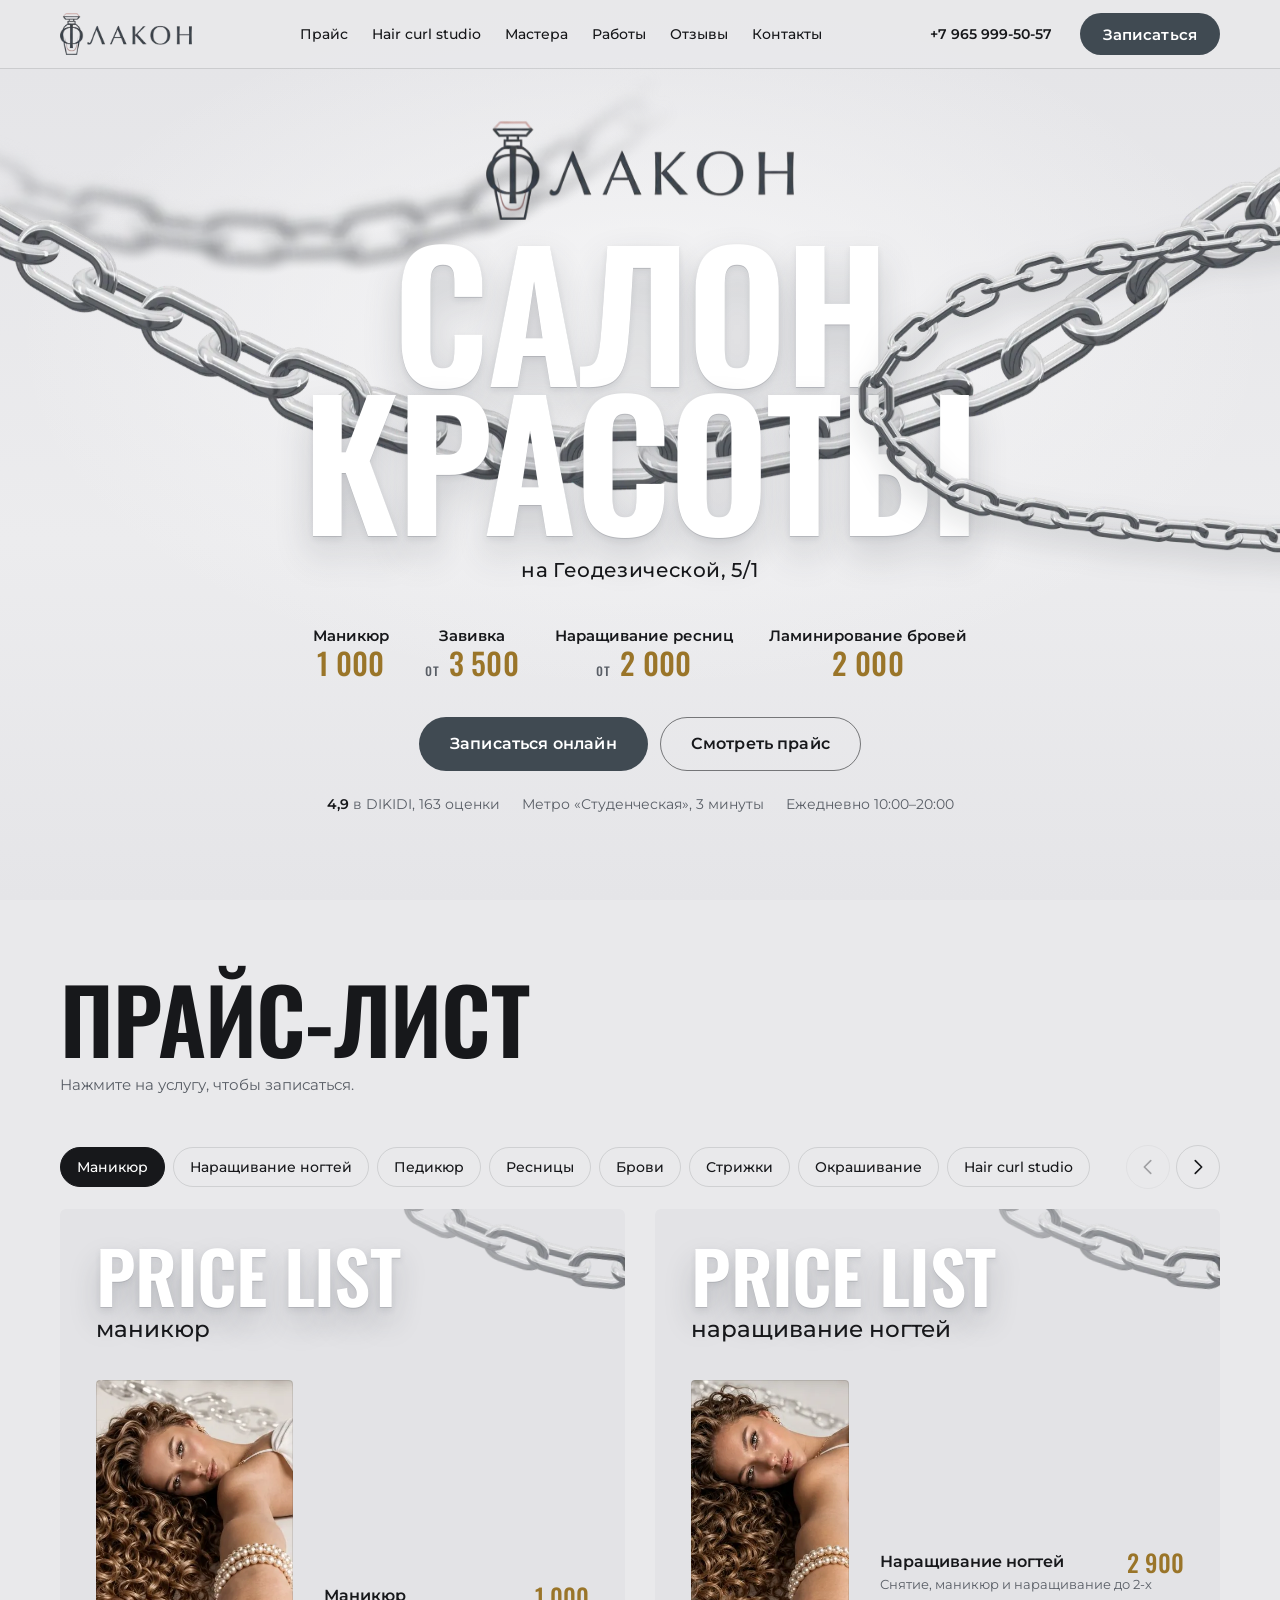
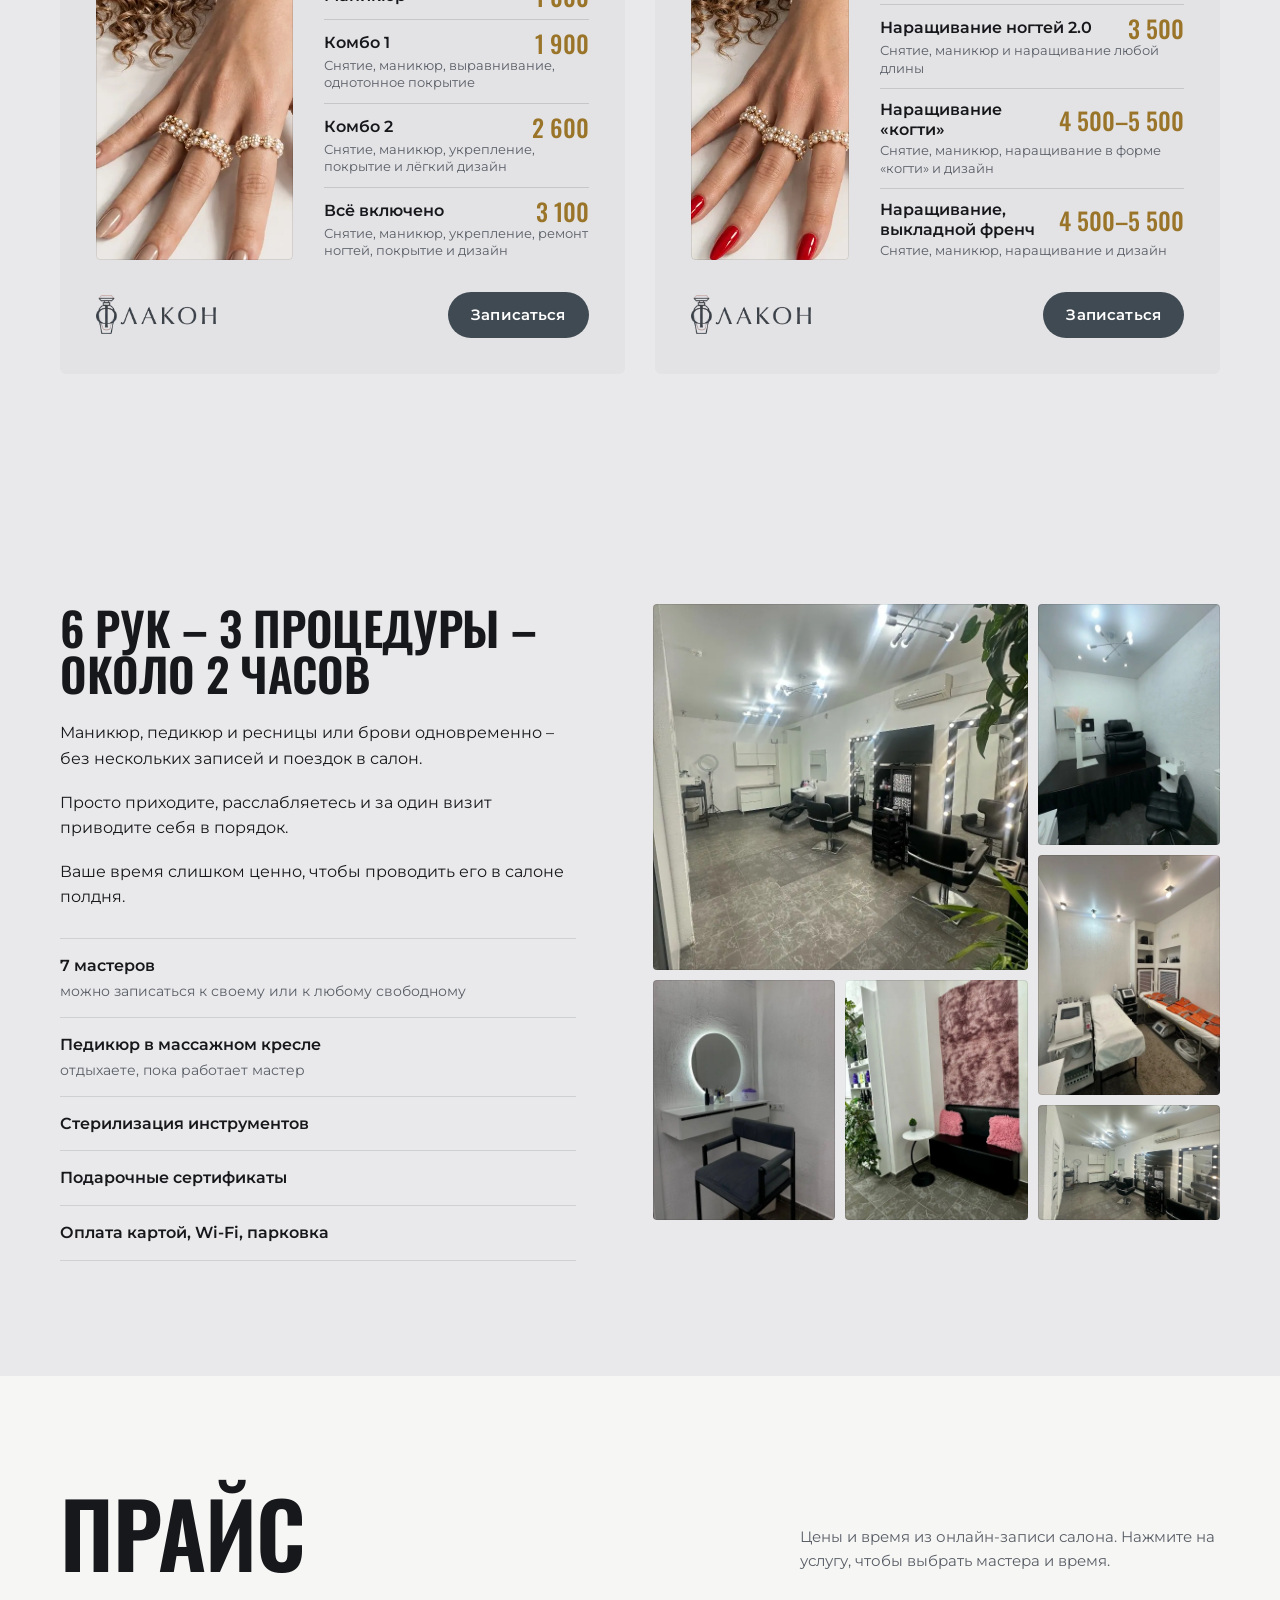
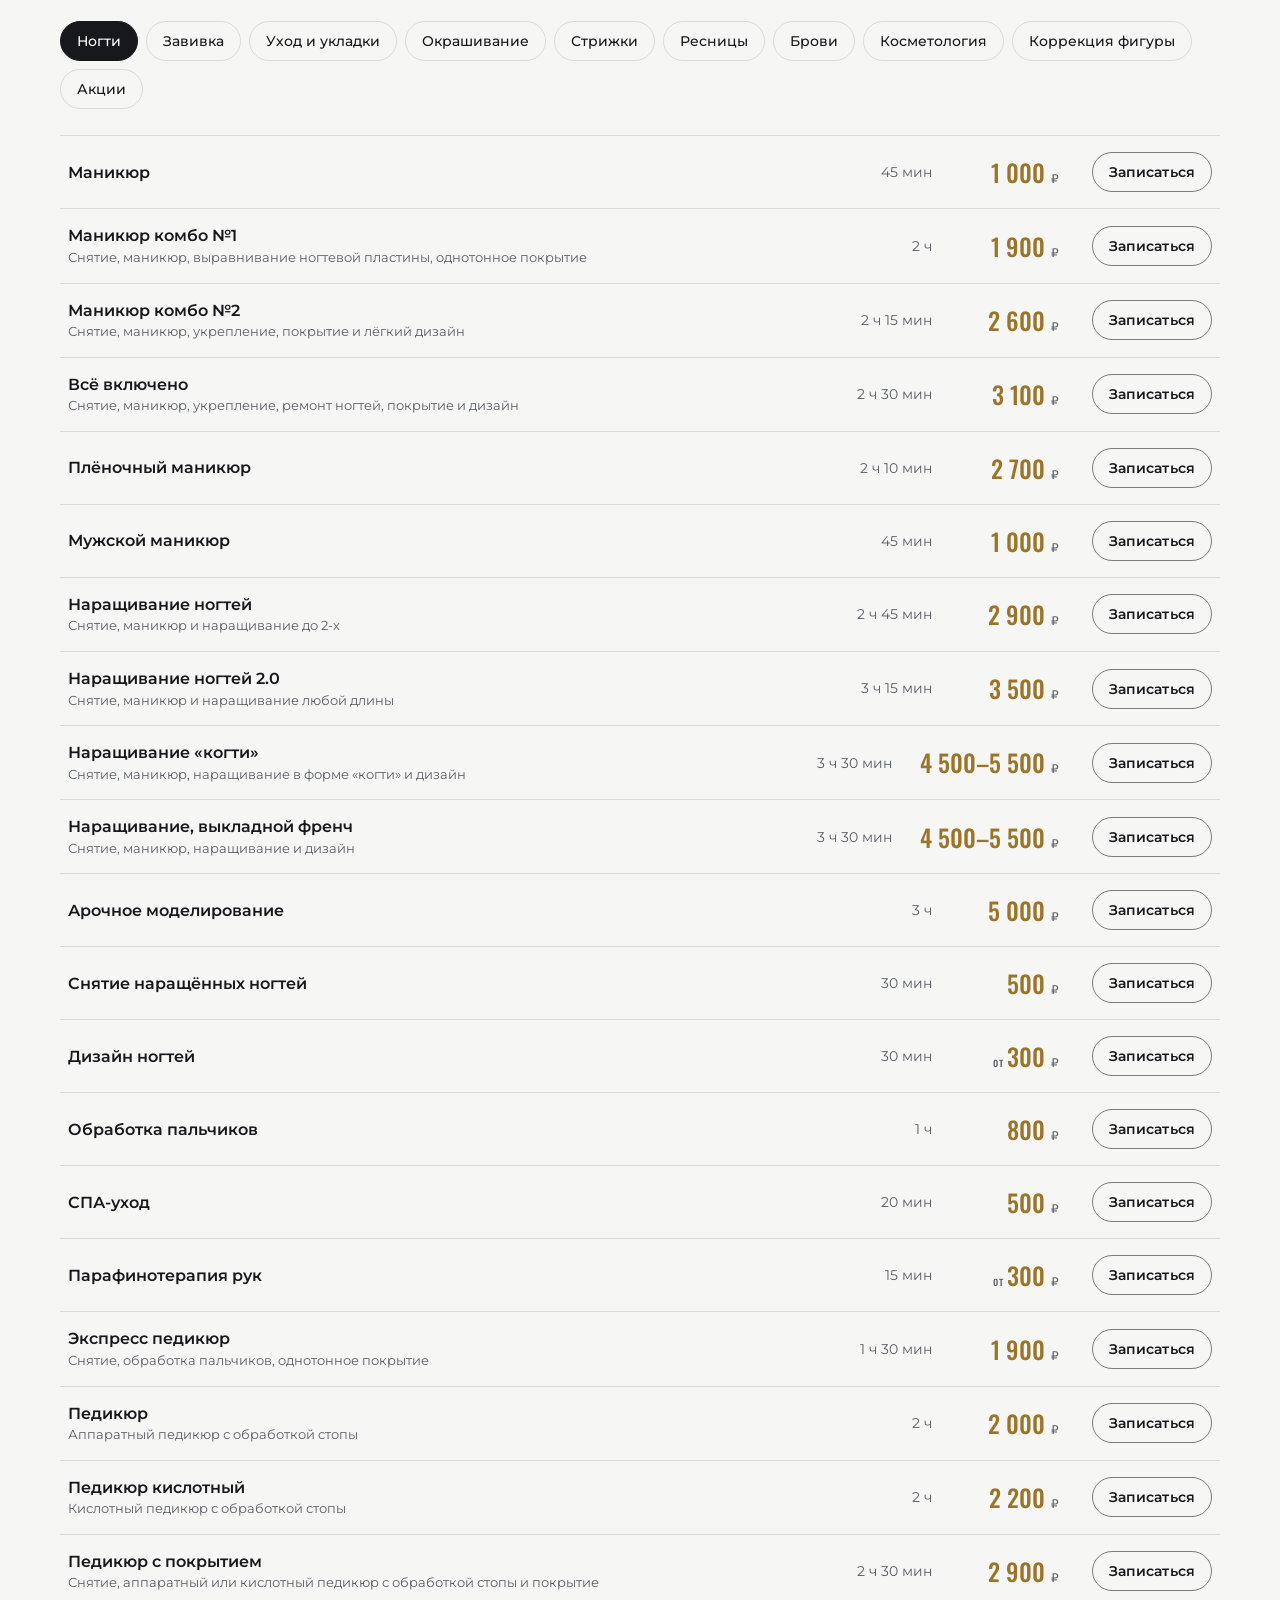
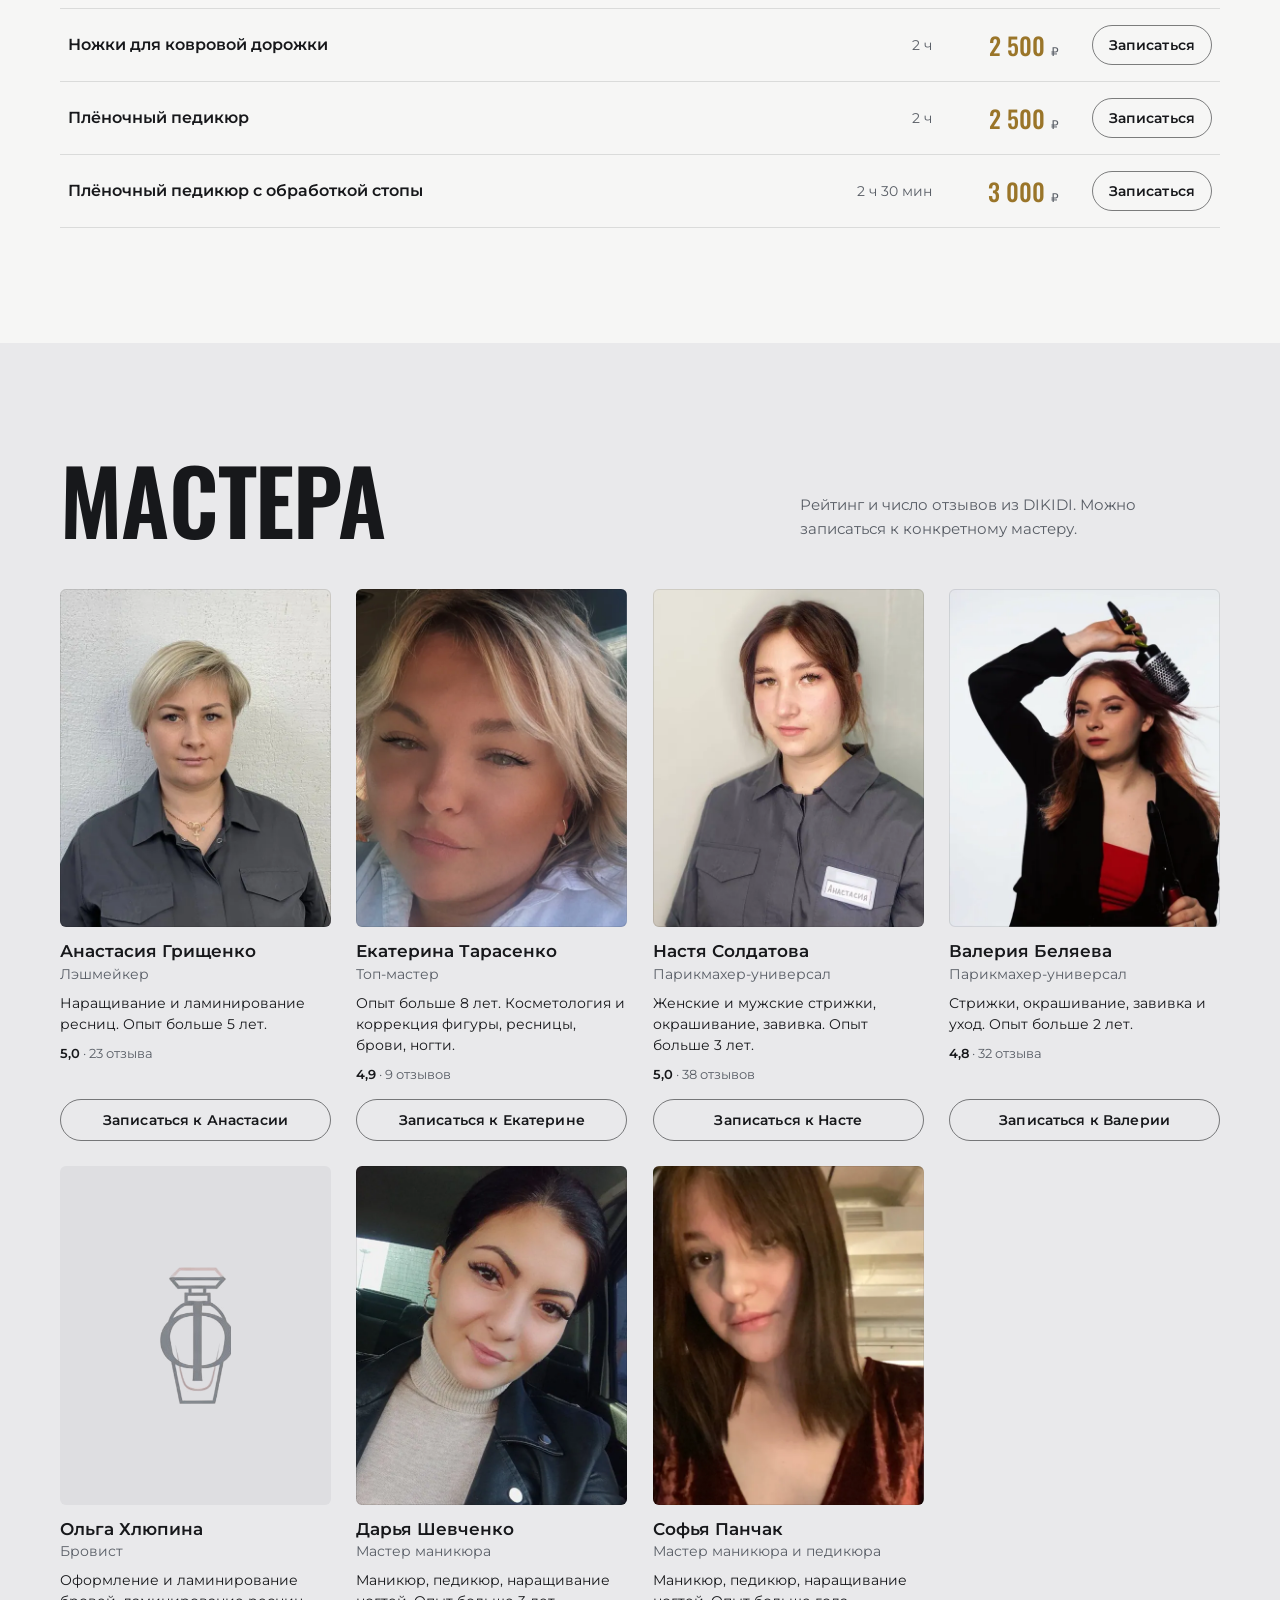
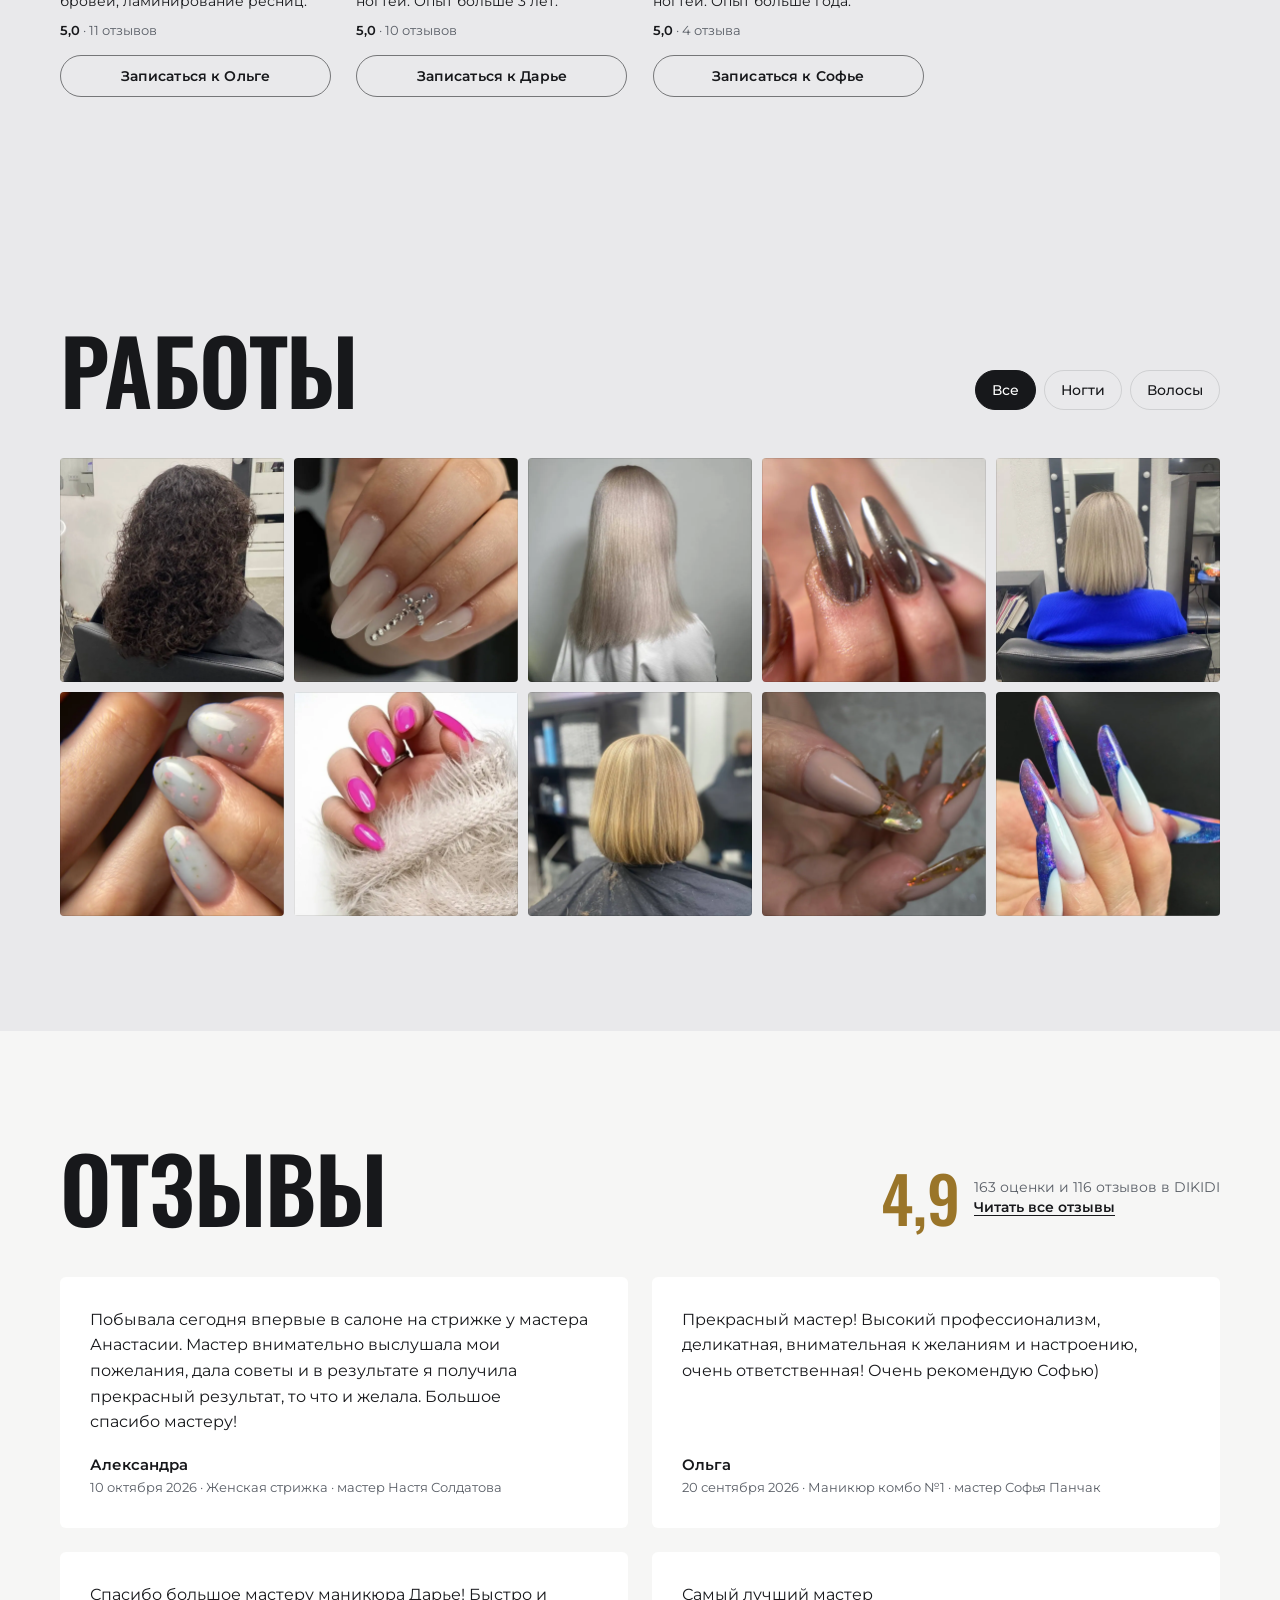
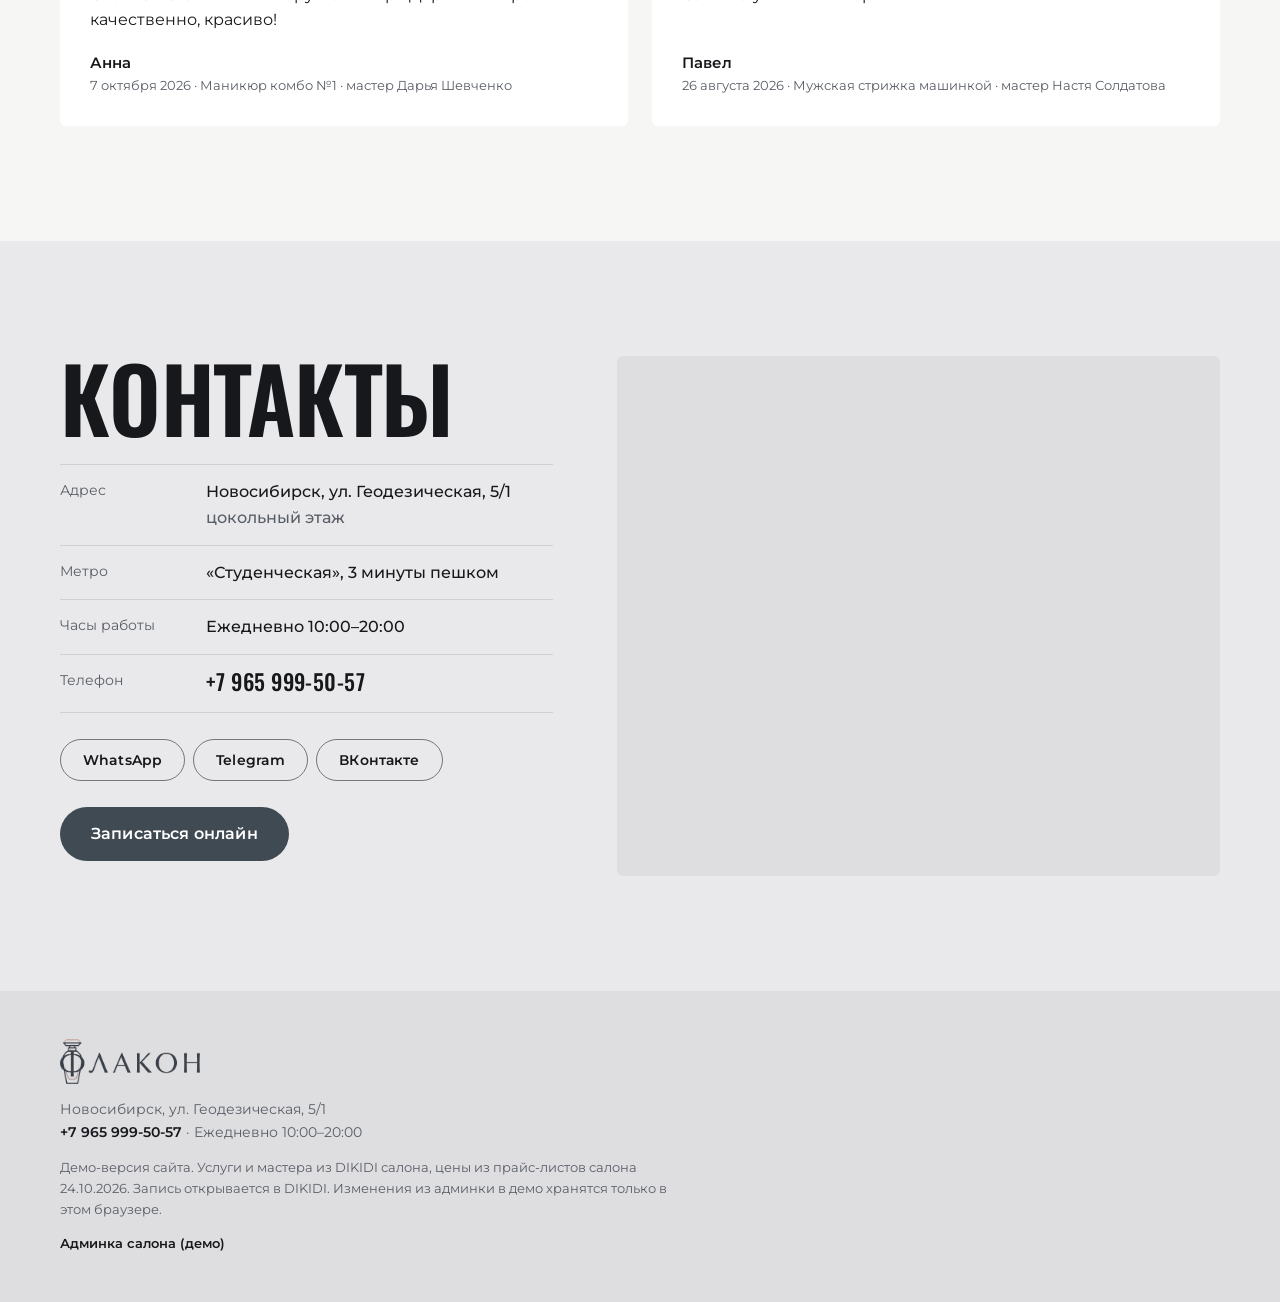
==== commit 65a14536: "Запись через DIKIDI вместо своей Кнопки «Записаться» открывают DIKIDI сразу на услуге, мастере или в" ====
--- a/index.html
+++ b/index.html
@@ -204,7 +204,7 @@
   <div class="wrap foot__in">
     <img class="foot__logo" src="assets/img/logo.webp" alt="Флакон" width="727" height="234" loading="lazy">
     <p><span data-s="address">Новосибирск, ул. Геодезическая, 5/1</span><br><a href="tel:+79659995057" data-s-phone>+7 965 999-50-57</a> · <span data-s="hours">Ежедневно 10:00–20:00</span></p>
-    <p class="foot__demo">Демо-версия сайта. Услуги, цены и мастера взяты из DIKIDI салона 18.10.2026, цены на завивку и маникюр из новых прайс-листов. Изменения из админки и записи в демо хранятся только в этом браузере.</p>
+    <p class="foot__demo">Демо-версия сайта. Услуги и мастера из DIKIDI салона, цены из прайс-листов салона 24.10.2026. Запись открывается в DIKIDI. Изменения из админки в демо хранятся только в этом браузере.</p>
     <p class="foot__demo"><a href="admin/">Админка салона (демо)</a></p>
   </div>
 </footer>
@@ -214,26 +214,6 @@
   <a class="btn btn--line" href="tel:+79659995057" data-s-phone-href>Позвонить</a>
   <button class="btn btn--dark" type="button" data-book>Записаться</button>
 </div>
-
-<!-- Онлайн-запись -->
-<dialog class="book" data-book-dialog aria-labelledby="book-title">
-  <div class="book__panel" tabindex="-1" autofocus>
-    <div class="book__bar">
-      <button class="icon-btn" type="button" data-book-back aria-label="Назад">
-        <svg viewBox="0 0 24 24" width="22" height="22" aria-hidden="true"><path d="M15 5l-7 7 7 7" fill="none" stroke="currentColor" stroke-width="1.8" stroke-linecap="round" stroke-linejoin="round"/></svg>
-      </button>
-      <div class="book__titles">
-        <p class="book__step" data-book-step></p>
-        <h2 class="book__title" id="book-title" data-book-title tabindex="-1">Запись</h2>
-      </div>
-      <button class="icon-btn" type="button" data-book-close aria-label="Закрыть">
-        <svg viewBox="0 0 24 24" width="22" height="22" aria-hidden="true"><path d="M6 6l12 12M18 6L6 18" fill="none" stroke="currentColor" stroke-width="1.8" stroke-linecap="round"/></svg>
-      </button>
-    </div>
-    <div class="book__summary" data-book-summary></div>
-    <div class="book__body" data-book-body></div>
-  </div>
-</dialog>
 
 <!-- Просмотр работы -->
 <dialog class="lightbox" data-lightbox aria-label="Работа мастера">
